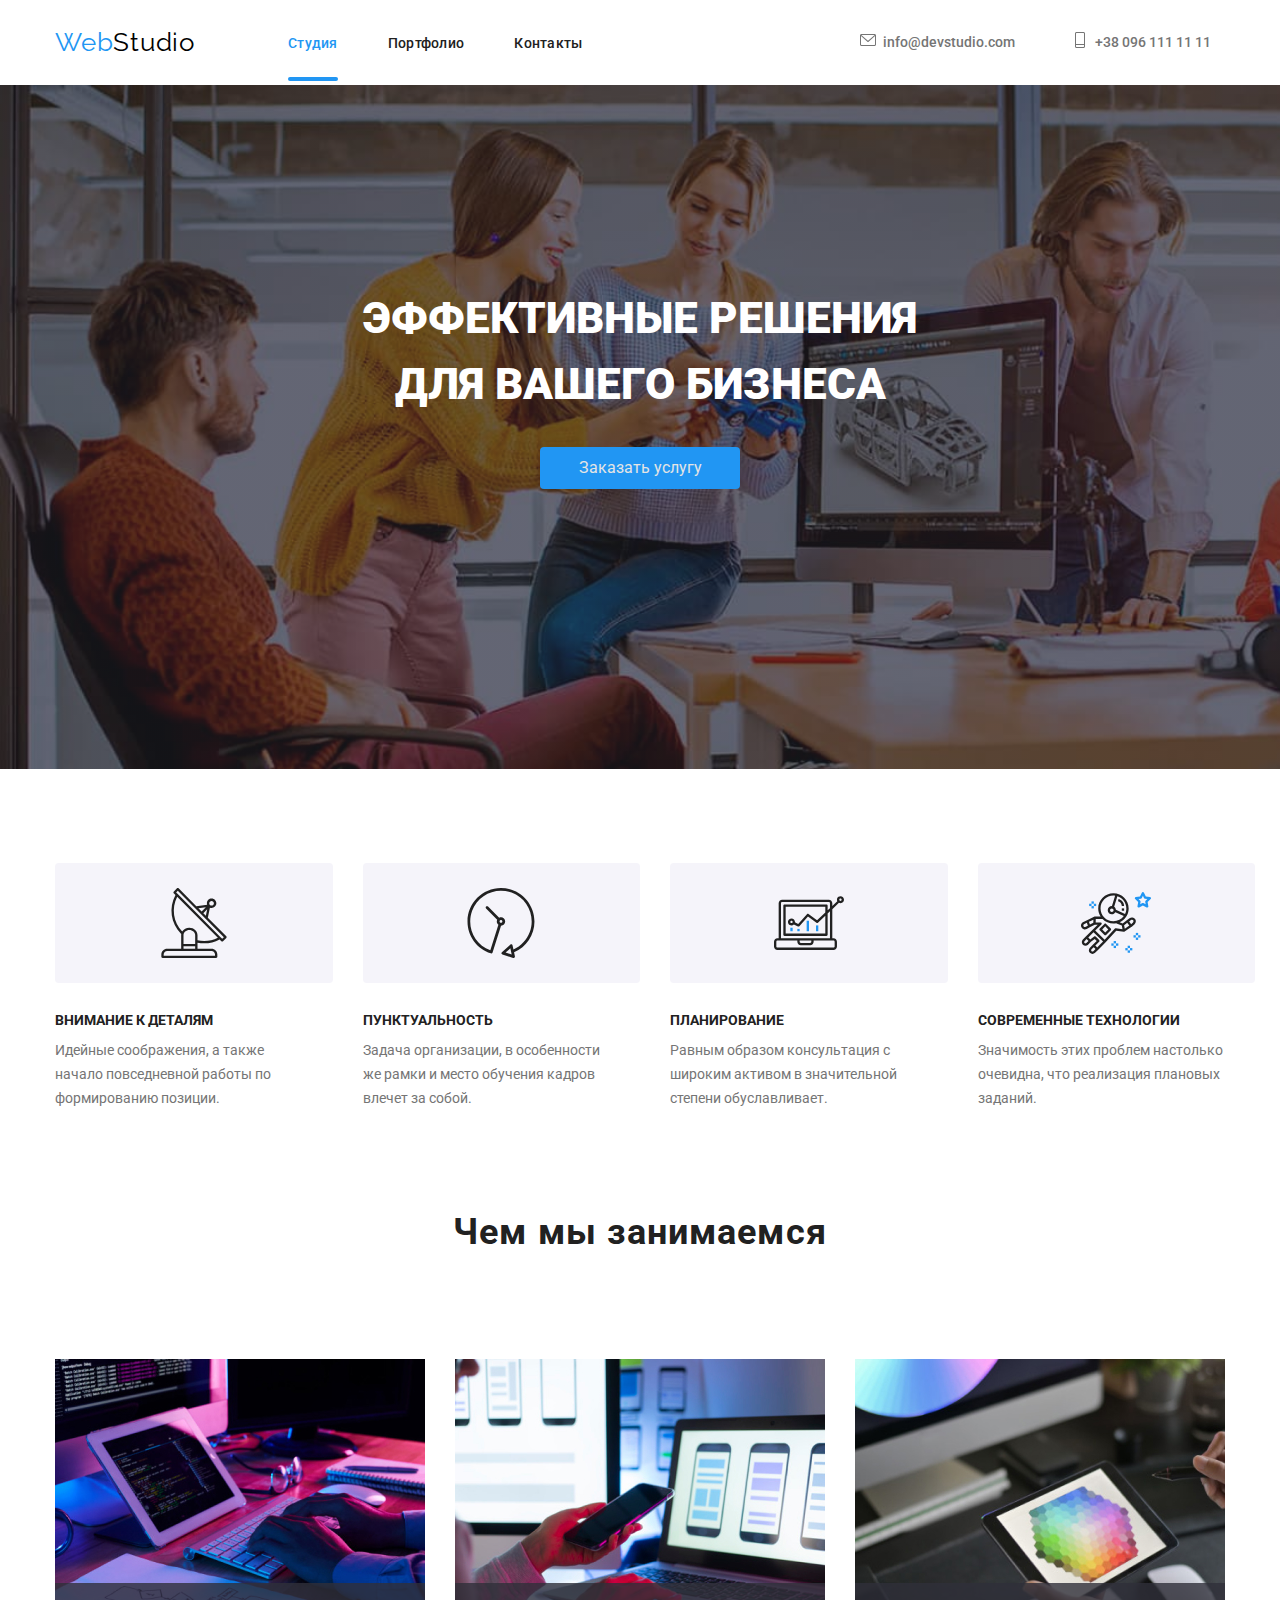
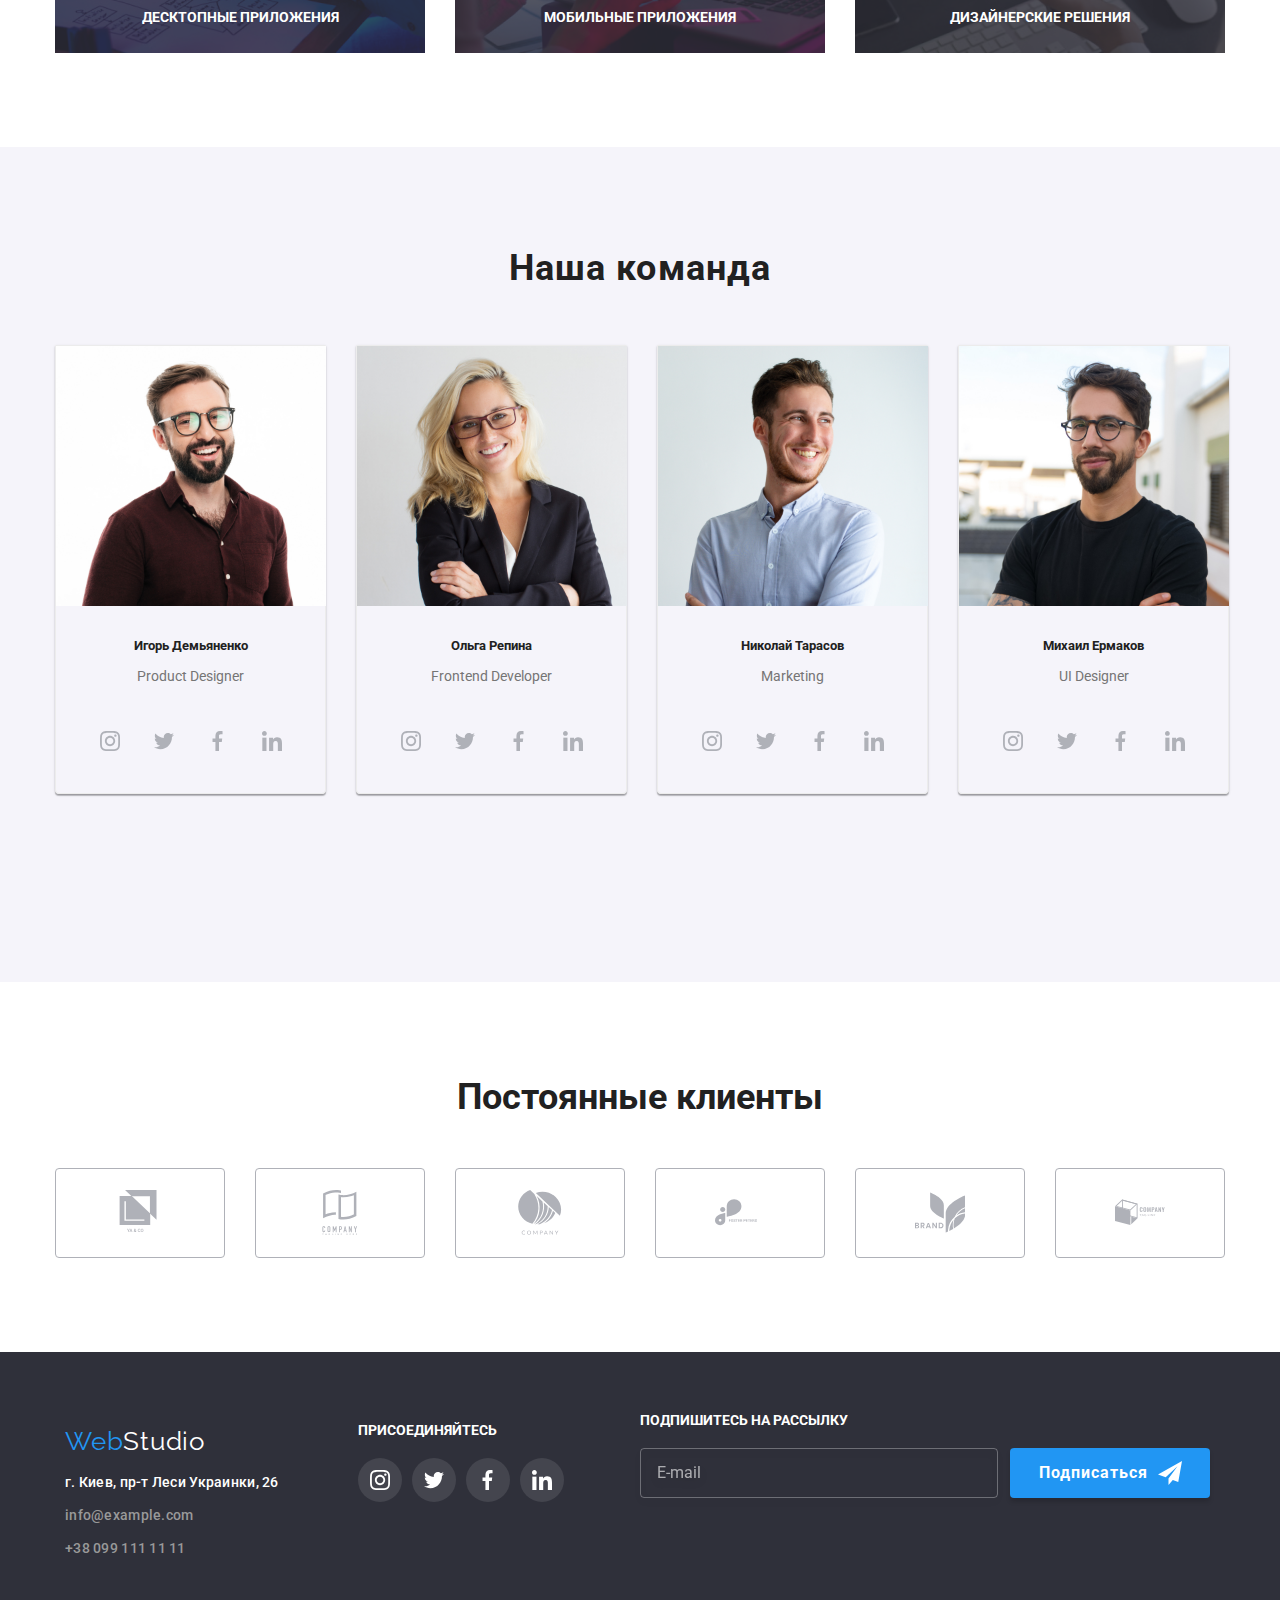
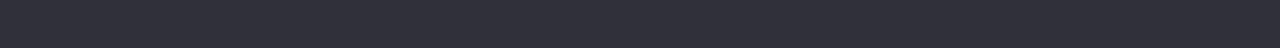
==== index.html @ 13411486 "Добавляет папки с файлами дз6" ====
<!DOCTYPE html>
<html lang="ru">
<head>
    <meta charset="UTF-8">
    <meta name="viewport" content="width=device-width, initial-scale=1.0">
    <title>Cтудия</title>
    <link href="https://fonts.googleapis.com/css2?family=Raleway:wght@700&family=Roboto:wght@400;500;700;900&display=swap" rel="stylesheet">
   <link rel="stylesheet" href="https://cdnjs.cloudflare.com/ajax/libs/modern-normalize/1.0.0/modern-normalize.min.css">
   <link rel="stylesheet" href="./css/common.css">
    <link rel="stylesheet" href="./css/styles.css">
</head>
<body class="page">

<!--Шапка сайта-->
    <header class="container">
    <nav class="main-nav">
        <a href="index.html" class="logo">Web<span class="accent">Studio</span>
        </a>
        <ul class="site-nav-list">
            <li class="menu-item"><a class="link current" href="./index.html" class="a current"><span class="color-page">Cтудия</span></a></li>
            <li><a href="./portfolio.html" class="a current">Портфолио </a></li>
            <li><a href="#contacts" class="a current">Контакты</a></li>
        </ul>
   
    <ul class="site-nav-list-address">
        <li class="contacts-item"><a class="address-link" href="mailto:info@devstudio.com"><svg class="address-link-icon" width="16px"height="12px"><use href="./svg/sprite/sprite.svg.svg#icon-envelope-1"></use></svg><span class="a current" class="color-address">info@devstudio.com</span></a></li>
        <li class="contacts-item"><a class="address-link" href="tel:+380961111111"><svg class="address-link-icon" width="16px"height="10px"><use href="./svg/sprite/sprite.svg.svg#icon-Vector"></use></svg><span class="a current" class="color-address">+38 096 111 11 11</span></a></li>
    </ul>
    </nav>
</header>
<main>

    <div id="openModal" class="modal">
        <div class="modal-dialog">
          <!--<div class="modal-content">-->
            <!--<div class="modal-header">-->
             <!--<h3 class="modal-title">Название</h3>-->
              <a href="#close" title="Close" class="close">×</a>
            </div>
            <div class="modal-body">    
              <p class="modal-name">Оставьте свои данные, мы вам перезвоним</p>
              <label class="modal-content-label">
                Имя
                <input class="modal-content-imput" type="text" name="user-name">
                <svg class="modal-content-icon" width="18px" height="18px">
                  <use href="./svgmodal/spritemodal.svg.svg#icon-person"></use>
                </svg>
              </label>
               <label class="modal-content-label">
                  Телефон
                <input class="modal-content-imput" type="tel" name="user-phone"> 
                <svg class="modal-content-icon" width="18px" height="18px">
                  <use href="./svgmodal/spritemodal.svg.svg#icon-phone"></use>
                </svg>
              </label>          
              <label class="modal-content-label">
                Почта
                <input class="modal-content-imput" type="email" name="user-mail"> 
                <svg class="modal-content-icon" width="18px" height="18px">
                  <use href="./svgmodal/spritemodal.svg.svg#icon-email"></use>
                </svg>
              </label>          
              <label class="modal-content-label">
                Комментарий
                <textarea class="modal-content-imput coments" name="user-comments" rows="10" placeholder="Введите текст"></textarea>
                
              </label>     
              <div class="checkwindow">  
              <label class="modal-content-check">
                <!--<input class="modal-input-check hidden" type="checkbox" name="user-contract">-->
                <a class="link" href="">Условия договора</a>Соглашаюсь с рассылкой и принимаю 
                <span class="input-check-castom"><input class="modal-input-check hidden" type="checkbox" name="user-contract" width="11px" height="8px" ><!--<svg width="14px" height="13px">
                  <use href=""></use>-->
                </svg>
              </span>
              </label>
              </div>
                        
              <button class="modal-content-button" type="submit">Отправить</button>
            </div>
          </div>
        </div>
        <script src="./js/modal.js"></script>
            </div>
          </div>
        </div>
      </div>
      <!-- openModal - id модального окна (элемента div) -->
<!--<a href="#openModal">Открыть модальное окно</a>-->

    <!--Герой-->
    <section class="main-container">
        <div class="center">
            <h1 class="hero-title"><span class="hero-name">ЭФФЕКТИВНЫЕ РЕШЕНИЯ<br> ДЛЯ ВАШЕГО БИЗНЕСА</span></h1>
            <a href="#openModal"><button type="button" class="button-primary"><span class="center">Заказать услугу</span></button></a>
            </div>
        </section>
   
    <!---<h2 class="section-title">О нас</h2>-->
    <sectio class="features">
        <div class="container">
    <ul class="section-details">
        <li class="items">
           <h3 class="heading">ВНИМАНИЕ К ДЕТАЛЯМ</h3>
           <p class="main-paragraph-h2">Идейные соображения, а также <br> начало повседневной работы по<br> формированию позиции.</p>
       </li>
       <li class="items">
           <h3 class="heading">ПУНКТУАЛЬНОСТЬ</h3>
           <p class="main-paragraph-h2">Задача организации, в особенности<br> же рамки и место обучения кадров<br> влечет за собой.</p>
       </li>
       <li class="items">
           <h3 class="heading">ПЛАНИРОВАНИЕ</h3>
           <p class="main-paragraph-h2">Равным образом консультация с<br> широким активом в значительной<br> степени обуславливает.</p>
       </li>
       <li class="items">
           <h3 class="heading">СОВРЕМЕННЫЕ ТЕХНОЛОГИИ</h3>
           <p class="main-paragraph-h2">Значимость этих проблем настолько<br> очевидна, что реализация плановых<br> заданий.</p>
       </li>
    </ul>
    </div>
    </section>
    
    <!--Наши работы-->
        <section class="wedo">
          <div class="container">
        <h4 class="section-title">Чем мы занимаемся</h4>
            <ul class="list-margin">
        <li class="item-img"><img class="img-block" src="images/фото1.jpg" alt="Переводим нарисованный дизайн в код" width="370">
          <p class="wedo-content">Десктопные приложения</p></li>
        <li class="item-img"><img class="img-block" src="images/фото2.jpg" alt="Прототипирование вашего проекта" width="370">
          <p class="wedo-content">Мобильные приложения</p></li>
        <li class="item-img"><img class="img-block" src="images/фото3.jpg" alt="Создадим дизайн по вашим критериям" width="370">
          <p class="wedo-content">Дизайнерские решения</p></li>   
    </ul>
    </section>

    <!--Наша команда-->

        <section class="section-team">
       <div class="wrapper">
        <h5 class="section-title">Наша команда</h5>
    <ul class="section">
    
            <li class="comand"><img class="images-team" src="images/работник1.jpg" alt="фото Игоря Демьяненко" width="270">
                <h5 class="text-clas">Игорь Демьяненко</h5>
            <p lang="en" class="paragraph">Product Designer</p>  
   <ul class="team-networks">
             <li class="team-networks-list">
                 <a class="team-networks-links" href="https://www.instagram.com/?h1=ru" target="_blank" rel="noopener noreferer"><svg width="20px" height="20px"><use href="./svg/sprite/sprite.svg.svg#icon-instagram-2"></use>
                </svg></a>
            </li>
            <li class="team-networks-list">
                <a href="https://twitter.com/?lang=ru" target="_blank" rel="noopener noreferer" class="team-networks-links"><svg width="20px" height="20px">
                    <use href="./svg/sprite/sprite.svg.svg#icon-Vector-1"></use>
                  </svg></a>
             </li>
             <li class="team-networks-list">
                <a href="https://uk-ua.facebook.com/" target="_blank" rel="noopener noreferer" class="team-networks-links"><svg width="20px" height="20px">
                    <use href="./svg/sprite/sprite.svg.svg#icon-Vector-2"></use>
                  </svg></a>
             </li>
              <li class="team-networks-list">
                <a href="https://www.linkedin.com/" target="_blank" rel="noopener noreferer" class="team-networks-links"><svg width="20px" height="20px">
                    <use href="./svg/sprite/sprite.svg.svg#icon-linkedin-1"></use>
                  </svg></a>
              </li>
            </ul>
          </li>
        
            <li class="comand"><img class="images-team" src="images/работник2.jpg" alt="фото Ольги Репиной" width="270">
            <h5 class="text-clas">Ольга Репина</h5>
            <p lang="en" class="paragraph">Frontend Developer</p>
            <ul class="team-networks">
                <li class="team-networks-list">
                    <a class="team-networks-links" href="https://www.instagram.com/?h1=ru" target="_blank" rel="noopener noreferer"><svg width="20px" height="20px"><use href="./svg/sprite/sprite.svg.svg#icon-instagram-2">
                   </use></svg></a>
               </li>
               <li class="team-networks-list">
                   <a href="https://twitter.com/?lang=ru" target="_blank" rel="noopener noreferer" class="team-networks-links"><svg width="20px" height="20px">
                       <use href="./svg/sprite/sprite.svg.svg#icon-Vector-1"></use>
                     </svg></a>
                 </li>
                 <li class="team-networks-list">
                   <a href="https://uk-ua.facebook.com/" target="_blank" rel="noopener noreferer" class="team-networks-links"><svg width="20px" height="20px">
                       <use href="./svg/sprite/sprite.svg.svg#icon-Vector-2"></use>
                     </svg></a>
                 </li>
                 <li class="team-networks-list">
                   <a href="https://www.linkedin.com/" target="_blank" rel="noopener noreferer" class="team-networks-links"><svg width="20px" height="20px">
                       <use href="./svg/sprite/sprite.svg.svg#icon-linkedin-1"></use>
                     </svg></a>
                 </li>
               </ul>
            </li>

            <li class="comand"><img class="images-team" src="images/работник3.jpg" alt="фото Николая Тарасова" width="270">
            <h5 class="text-clas">Николай Тарасов</h5>
            <p lang="en" class="paragraph">Marketing</p>
            <ul class="team-networks">
                <li class="team-networks-list">
                    <a class="team-networks-links" href="https://www.instagram.com/?h1=ru" target="_blank" rel="noopener noreferer"><svg width="20px" height="20px"><use href="./svg/sprite/sprite.svg.svg#icon-instagram-2">
                   </use></svg></a>
               </li>
               <li class="team-networks-list">
                   <a href="https://twitter.com/?lang=ru" target="_blank" rel="noopener noreferer" class="team-networks-links"><svg width="20px" height="20px">
                       <use href="./svg/sprite/sprite.svg.svg#icon-Vector-1"></use>
                     </svg></a>
                 </li>
                 <li class="team-networks-list">
                   <a href="https://uk-ua.facebook.com/" target="_blank" rel="noopener noreferer" class="team-networks-links"><svg width="20px" height="20px">
                       <use href="./svg/sprite/sprite.svg.svg#icon-Vector-2"></use>
                     </svg></a>
                 </li>
                 <li class="team-networks-list">
                   <a href="https://www.linkedin.com/" target="_blank" rel="noopener noreferer" class="team-networks-links"><svg width="20px" height="20px">
                       <use href="./svg/sprite/sprite.svg.svg#icon-linkedin-1"></use>
                     </svg></a>
                 </li>
               </ul>
            </li>

            <li class="comand"><img class="images-team" src="images/работник4.jpg" alt="фото Михаила Ермакова" width="270">
            <h5 class="text-clas">Михаил Ермаков</h5>
            <p lang="en" class="paragraph">UI Designer</p>
            <ul class="team-networks">
                <li class="team-networks-list">
                    <a class="team-networks-links" href="https://www.instagram.com/?h1=ru" target="_blank" rel="noopener noreferer"><svg width="20px" height="20px">
                        <use href="./svg/sprite/sprite.svg.svg#icon-instagram-2"></use>
                    </svg></a>
               </li>
               <li class="team-networks-list">
                   <a href="https://twitter.com/?lang=ru" target="_blank" rel="noopener noreferer" class="team-networks-links"><svg width="20px" height="20px">
                       <use href="./svg/sprite/sprite.svg.svg#icon-Vector-1"></use>
                     </svg></a>
                 </li>
                 <li class="team-networks-list">
                   <a href="https://uk-ua.facebook.com/" target="_blank" rel="noopener noreferer" class="team-networks-links"><svg width="20px" height="20px">
                       <use href="./svg/sprite/sprite.svg.svg#icon-Vector-2"></use>
                     </svg></a>
                 </li>
                 <li class="team-networks-list">
                   <a href="https://www.linkedin.com/" target="_blank" rel="noopener noreferer" class="team-networks-links"><svg width="20px" height="20px">
                       <use href="./svg/sprite/sprite.svg.svg#icon-linkedin-1"></use>
                     </svg></a>
                 </li>
               </ul>
            </li>
            </ul>
        </div>
        </section>
        <section class="clients">
        <div class="container clients">
            <h6 class="title">Постоянные клиенты</h6>
            <ul class="clients-list">
            <li class="clients-item"><a href="" class="clients-links"><svg class="clients-icon" width="44px" height="50px">
            <use href="./svg/sprite/sprite.svg.svg#icon-logo-1"></use>
            </svg></a></li>
            <li class="clients-item"><a href="" class="clients-links"><svg class="clients-icon" width="44px" height="50px">
             <use href="./svg/sprite/sprite.svg.svg#icon-logo-2"></use>
             </svg></a></li>
            <li class="clients-item"><a href="" class="clients-links"><svg class="clients-icon" width="44px" height="50px">
             <use href="./svg/sprite/sprite.svg.svg#icon-logo-3"></use>
             </svg></a></li>
             <li class="clients-item"><a href="" class="clients-links"><svg class="clients-icon" width="44px" height="50px">
             <use href="./svg/sprite/sprite.svg.svg#icon-logo-4"></use>
             </svg></a></li>
            <li class="clients-item"><a href="" class="clients-links"><svg class="clients-icon" width="44px" height="50px">
             <use href="./svg/sprite/sprite.svg.svg#icon-logo-5"></use>
            </svg></a></li>
            <li class="clients-item"><a href="" class="clients-links"><svg class="clients-icon" width="44px" height="50px">
             <use href="./svg/sprite/sprite.svg.svg#icon-logo-6"></use>
            </svg></a></li>
            </ul>
            </div>  
          </section>
    
</main>

<!--Футер-->
<div class="background-lengthening-footer">
<footer id="contacts" class="container">
    <div class="row">
    <div class="column">
        <ul class="text-footer">
            <li class="text-footer">
    <a class="logo-blue-footer" href="./index.html" class="accent">Web<span class="logo-footer">Studio</span></a></li>
    <li class="text-footer">
    <address class="site-nav-list"><a href="https://www.google.com/maps/embed?pb=!1m18!1m12!1m3!1d2541.7794508425072!2d30.536197115730527!3d50.42658067947204!2m3!1f0!2f0!3f0!3m2!1i1024!2i768!4f13.1!3m3!1m2!1s0x40d4cf0e033ecbe9%3A0x57a4dffefec77da0!2z0LHRg9C7LiDQm9C10YHQuCDQo9C60YDQsNC40L3QutC4LCAyNiwg0JrQuNC10LIsIDAyMDAw!5e0!3m2!1sru!2sua!4v1602182648974!5m2!1sru!2sua" target="blanc"><span class="footer-text-color">г. Киев, пр-т Леси Украинки, 26 </span></a>
    </address></li>
    <li class="text-footer">
    <address class="site-nav-list"><a href="mailto:info@example.com"><span class="footer-text-color-address">info@example.com </span></a>
    </address></li>
    <li class="text-footer">
    <address class="site-nav-list"><a href="tel:+380991111111"><span class="footer-text-color-address">+38 099 111 11 11 </span></a>
    </address></li>
</ul>
</div>
<div class="column">
    <p class="footer-join-title">присоединяйтесь</p>
    <ul class="footer-networks">
      <li class="footer-networks-list">
        <a href="https://www.instagram.com/?hl=ru" target="_blank" rel="noopener noreferer" class="footer-networks-links"> 
            <svg width="20px" height="20px"><use href="./svg/sprite/sprite.svg.svg#icon-instagram-2"></use></svg></a>
      </li>
      <li class="team-networks-list">
        <a href="https://twitter.com/?lang=ru" target="_blank" rel="noopener noreferer" class="footer-networks-links">
            <svg width="20px" height="20px">
            <use href="./svg/sprite/sprite.svg.svg#icon-Vector-1"></use>
          </svg></a>
      </li>
      <li class="team-networks-list">
        <a href="https://uk-ua.facebook.com/" target="_blank" rel="noopener noreferer" class="footer-networks-links"><svg
            width="20px" height="20px">
            <use href="./svg/sprite/sprite.svg.svg#icon-Vector-2"></use>
          </svg></a>
      </li>
      <li class="team-networks-list">
        <a href="https://www.linkedin.com/" target="_blank" rel="noopener noreferer" class="footer-networks-links"><svg
            width="20px" height="20px">
            <use href="./svg/sprite/sprite.svg.svg#icon-linkedin-1"></use>
          </svg></a>
      </li>
    </ul>
    </div>
    
<div class="footer-form-container">
  <form class="footer-form">
    <div class="footer-mai-input">
      <label for="footer-mail">Подпишитесь на рассылку</label>
      <input class="helper" type="text" name="footer-mail" id="footer-mail" placeholder="E-mail">
    </div>
    
    <button type="submit">Подписаться <svg class="footer-form-icon"
      width="24px" height="24px">
      <use href="./svgfootermodal/spritesend.svg#icon-send"></use>
    </svg></button>
  </form>
  </div>
</div>
  </div>
</footer>
</body>
</html>
---- css/styles.css ----
:root{
    --primary-text-color:#757575;
    --title-text-color:#212121;
    --accent-color:#2196F3;
    --primary-background-color:#E5E5E5;
}


.page{
/*background-color: #E5E5E5;*/
background-color: #fff;
color: var(--primary-text-color);
font-family: Roboto, sans-serif;
}

.h1,h2,h3,h4,h5,h6{
    font-family: Roboto, sans-serif;
    color: #212121;
}



.list {
    list-style: none;
    margin: 0;
    padding: 0;

    .link {
        color: inherit;
        text-decoration: none;
    }
}

.logo{
    color: var(--accent-color) ;
    font-family: Raleway, -apple-system, BlinkMacSystemFont, 'Segoe UI', Roboto, Oxygen, Ubuntu, Cantarell, 'Open Sans', 'Helvetica Neue', sans-serif;
    font-size: 26px;
    line-height: 1,19px;
    letter-spacing: 0.03em;
    text-decoration: none;
    margin-right: 93px;
    /*margin-top: 24px;*/
    display: inline-flex;
    
}

.logo-footer {
    color: white;
    margin-bottom: 20px;
}

.logo-blue-footer{
  color: var(--accent-color) ;
  font-family: Raleway, -apple-system, BlinkMacSystemFont, 'Segoe UI', Roboto, Oxygen, Ubuntu, Cantarell, 'Open Sans', 'Helvetica Neue', sans-serif;
  font-size: 26px;
  line-height: 1,19px;
  letter-spacing: 0.03em;
  text-decoration: none;
  margin-right: 93px;
  padding-left: 0px;
  }


.accent{
color: black;
}
ul{
    list-style: none ;
}

address{
    list-style: none;
}



/*.site-nav*/
.site-nav-list {
    display: inline-flex;
    align-items: center;

}

.site-nav-list a{
    color: var(--title-text-color);
    font-family: Roboto, sans-serif;
    font-style: normal;
    font-weight: 500;
    font-size: 14px;
    text-decoration: none;
    letter-spacing: 0.02em;
    padding-right:50px;
}

.site-nav-list .a:hover, 
.site-nav-list .a:focus{
    color: var(--accent-color);
}

.site-nav-list .a .current{
    color:var(--accent-color);
}


.site-nav-list-address {
    display: flex;
    margin-left: 170px;
}

.site-nav-list-address .contacts-item+ .item{
    margin-left: 50px;
}

.contacts-item{
    display: flex;
    margin-top: 32px;
    margin-bottom: 32px;
    padding-left: 50px;
}


/*.address-link{
  padding-left: 10px;
}*/

.site-nav-list-address a{
    color: #757575;
    font-family: inherit;
    font-weight: 500;
    font-size: 14px;
    line-height: 1,14px;
    text-decoration: none;
}

.site-nav-list-address .a:hover, 
.site-nav-list-address .a:focus{
    color: var(--accent-color);
}

.site-nav-list-address .a .current{
    color:var(--accent-color);
}

.site-nav .contacts-item:last-child{
    margin-right: 0;
}

.main-nav{
     display: inline-flex;
     align-items: center;
}

.color-page{
    color: #2196F3;
}

.section-title{
    color:var(--title-text-color);
    font-weight: 700;
    font-size: 36px;
    line-height: 1,7px;
    letter-spacing: 0.03em;
    padding-bottom: 50px;
    text-align: center;
 
}




/*Hero*/

.hero {
background-color: #2F303A;
/*background-image: url(../images/images-hm4/Img2optim.jpg);*/
}

.hero-name{
    color: #FFFFFF;
}

.hero-title{
    color:var(--title-text-color);
    font-style: 400;
    font-weight: 900;
    font-size: 44px;
    line-height: 1,36px;
    text-align: center;
    padding-bottom: 30px;
}
 
/*style*/
  .center { 
    text-align: center;
    border: 1px solid #black;
}

.main-container{
    margin: 0 auto;
    padding-right: 15px;
    padding-left: 15px;
    padding-top:200px;
    padding-bottom:280px;
    background-color: #c4c4c4;
   text-align: center;
   background-image: linear-gradient( rgba(47 48 58 / 40%), rgba(47, 48, 58, 0.4)),
     url(../images/images-hm4/Img2optim.jpg);
   background-repeat: no-repeat;
   background-size: cover;
  /*background-attachment: fixed;
  background-position: top 100px center;*/
}

/*buttun*/
.button{
    color: var(--accent-color);
    font-family: inherit;
    background-color: #E5E5E5;
    font-size: 16px;
    line-height: 1,8px;
    font-weight: 700;
    text-decoration: none;
    padding: 12px 24px;*/
    display: inline-block;
    border: 1px solid black;
}

.button-primary {
    background-color: var(--accent-color);
    color: #E5E5E5;
    border-color: transparent;
    display: inline-block;
    min-width: 200px;
    border-radius: 4px;
    padding: 10px 32px;
    text-align: center;
}

/*line*/

.line-container{
    margin-left: auto;
    margin-right: auto;
    outline: 1px solid #ECECEC ;}



/*Portfolio*/

.portfolio .filter {
    display: flex;
    justify-content: center;
  }
  .portfolio .filter-items:not(:last-child) {
    margin-right: 8px;
  }

  .portfolio .filter-items{
      display: inline;
  }
  .container.portfolio-padding {
    padding-top: 100px;
    padding-bottom: 50px;
    text-align: center;
  }
.container.portfolio-padding-img{
    padding-bottom: 94px;
}
  
  .filter .link-filter {
    padding: 6px 22px;
  
    font-family: Roboto;
    font-weight: 500;
    font-size: 16px;
    line-height: 1.6;
    text-align: center;
  
    color: var(--title-text-color);
    background: #f5f4fa;
    border-radius: 4px;
    border: 0;
  }
  .filter .link-filter:hover,
  .link-filter:focus {
    background: var(--accent-color);
    color: #ffffff;
    box-shadow: 0px 3px 1px rgba(0, 0, 0, 0.1), 0px 1px 2px rgba(0, 0, 0, 0.08),
      0px 2px 2px rgba(0, 0, 0, 0.12);
  }
  .portfolio .content {
    display: flex;
    flex-wrap: wrap;
  }
  
  .portfolio .content-items {
    width: calc((100% - 60px) / 3);
    border: 1px solid #eeeeee;
  }
  .portfolio .content-items:not(:nth-child(3n)) {
    margin-right: 30px;
  }
  .portfolio .content-items:not(:nth-child(-n + 3)) {
    margin-top: 30px;
  }

  li.content-items:hover,
  .content-items:focus{
    box-shadow: 0px 1px 1px rgba(0, 0, 0, 0.12), 0px 4px 4px rgba(0, 0, 0, 0.06), 1px 4px 6px rgba(0, 0, 0, 0.16);
  }

  /*.content .link {
    display: block;

    background: var(--title-text-color);
    text-decoration: none;
  }*/
  .content .title {
    margin-top: 20px;
    padding-left: 24px;
  
    color: var(--title-text-color);
    font-family: Roboto;
    font-weight: 700;
    font-size: 18px;
    line-height: 2;
    letter-spacing: 0.06em;
  }
  .content .type {
    margin-top: 4px;
    padding-left: 24px;
  
    color: var(--secondary-text-color);
    font-family: Roboto;
    font-weight: 400;
    font-size: 16px;
    line-height: 1.8;
    padding-bottom: 20px;
    }

  


/*footer*/

.footer-background {
    background-color: #2F303A;
    font-style: normal;
    font-weight: normal;
    font-size: 14px;
    line-height: 24px;
    font-family: Roboto;
    letter-spacing: 0.02em; 
    /*margin-top: 30px;
    margin-bottom: 9px;*/
}

/*.footer-container{
  display:flex;
 
}*/

/*.fbc{
    /*width: 1230px;*/
   /* margin-left: 215px;
    margin-right: 215px;
    margin-bottom: 9px;
    padding-top: 60px;
    line-height: 1.5;
    padding-right: auto;
    padding-left: auto;*/
   /* width: 1200px;
    padding-right: 15px;
    padding-left: 15px;
    margin-left: auto;
    margin-right: auto;
    margin-bottom: 9px;
    padding-top: 60px;
    line-height: 1.5;

}*/


.footer-text-color{
    color: #FFFFFF;
  
}
 /*ul.text-footer{
  margin-left: 360px;
  border: 1px solid #ECECEC;
  margin: 0, auto;
  padding: 0 auto;
  width: 280px;*/

  .column {
    float: left;
    width: 25%;
    padding: 10px;}

    .row:after {
      content: "";
      display: table;
      clear: both;}


.footer-text-color-address{
   color:hsla(0, 0%, 60%, 1)
}

/*.footer-icon-title{

padding-left: 215px;

}*/


html{
    box-sizing: border-box;
}

*,
*::before,
*::after {
    box-sizing: inherit;
}

* {
    margin: 0;
    padding: 0;
   }

.container{
    width: 1200px;
    margin: 0 auto;
    /*padding-top: 24px;*/
    padding-right: 15px;
    padding-left: 15px;
    /*border-block-color: var(--accent-color);*/
    /*display: inline-flex;*/
}

.header-container{
    width: 1200px;
    margin: 0 auto;
    /*height: 80px;*/
    padding-top: auto;
    padding-bottom: auto;
    padding-right: 15px;
    padding-left: 15px;
}


.background-lengthening{
    background-color: #2F303A;
}

.background-lengthening-footer{
    background-color: #2F303A;
    margin:0 auto;
    padding-top: 60px;
    padding-bottom: 60px;
    display: flex;
    
}

div.background-lengthening-footer{
  margin: 0px auto;
  
}

/* o нас*/

.section-details{
    width: 1200px;
    margin: 0 auto;
    padding-right: 15px;
    padding-left: 15px;
    padding-top: 94px;
    display: flex;
   padding-bottom: 94px;
}

.heading{
    display: flex;
    margin:0;
    font-size: 14px;
    text-align: left;
}

.main-paragraph-h2{
    font-weight: 400;
    font-size: 14px;
    line-height: 1,7px;
    margin-top: 4px;
    flex-wrap: wrap;
    width: 270px;
    text-align: left;
    margin-right: 20px;
    }

.features .section-details {
     padding: 94px 0px;
     display: flex;
      }
.section-details .items {
        /* width: 270px; */
        width: calc((100% - 90px) / 4);
      }
      
.section-details .items:not(:last-child) {
        margin-right: 30px;
      }
.section-details .items::before {
        display: block;
        content: '';
        height: 120px;
      
        background-color: #f5f4fa;
        background-repeat: no-repeat;
        background-position: center;
        border-radius: 4px;
      }
      .section-details .items:nth-child(1)::before {
        background-image: url(../images/images-hm4/antena.svg);
      }
      .section-details .items:nth-child(2)::before {
        background-image: url(../images/images-hm4/clock.svg);
      }
      .section-details .items:nth-child(3)::before {
        background-image: url(../images/images-hm4/diagramm.svg);
      }
      .section-details .items:nth-child(4)::before {
        background-image: url(../images/images-hm4/astronaut.svg);
      }
      .features .heading {
        margin-top: 30px;
        margin-bottom: 0px;
      
        color: var(--title-text-color);
        font-family: Roboto;
        font-weight: 700;
        font-size: 14px;
        line-height: 1.14;
        text-transform: uppercase;
      }
      .features .main-paragraph-h2 {
        margin-top: 10px;
        margin-bottom: 0;
      
        color: var(--primary-text-color);
        font-family: Roboto;
        font-weight: 400;
        font-size: 14px;
        line-height: 1.7;
      }







/*team*/

.section-team{
    background-color: #F5F4FA;
}
.images-team {
    display: block;
  }

.list-section-team .item-img:not(:last-child) {
    margin-right: 30px;
  }

  .section-list > .list-description {
    padding-bottom: 30px;}

.wrapper {
    width: 1200px;
    margin-left: auto;
    margin-right: auto;
    padding-right: 15px;
    padding-left: 15px;
   padding-top: 94px;
}

.section-title{
    color:var(--title-text-color);
    font-weight: 700;
    font-size: 36px;
    line-height: 1,7px;
    letter-spacing: 0.03em;
    padding-bottom: 50px;
    text-align: center;
 
}

.section{
    display: flex;
    width: calc(100%-90px)/4);
    justify-content: space-between;
   padding-bottom: 94px;
}

.comand{
    width: 271px;
    /*height: 368px;*/
    border: 1px solid #ECECEC;
    background-color: #ffffff;
    box-shadow: 0px 1px 3px rgba(0, 0, 0, 0.12), 0px 1px 1px rgba(0, 0, 0, 0.14), 0px 2px 1px rgba(0, 0, 0, 0.2);
border-radius: 0px 0px 4px 4px;
}

.text-clas {
    margin-top: 30px;
    margin-bottom: 10px;
    text-align: center;
}

.paragraph{
    font-weight: 400;
    font-size: 14px;
    line-height: 1,7px;
    margin-top: 10px;
    margin-bottom: 0px;
    flex-wrap: wrap;
    text-align: center;
    }



svg.clients-icon{

  fill:#AFB1B8;
  width:50px;
  height: 45px;
  /*position: absolute;*/
}

svg.clients-icon:focus,
.clients-icon:hover{
  fill: var(--accent-color);
}


svg.address-link-icon{
  width: 30px;
  height: 16px;
  fill:#757575;
  align-items: baseline;
  /*padding-right: 10px;*/
 /*padding-top: 6px;*/
  padding-left: 3px;
  padding-right: 3px;
  float: left;
  overflow: hidden;
}


.site-nav-list-address.address-link:focus .address-link-icon,
.address-link:hover .address-link-icon{
  fill: var(--accent-color);
}
    /*.clients-list .clients-item::before {
        display: block;
        content: '';
        height: 120px;
      
        background-color: #f5f4fa;
        background-repeat: no-repeat;
        background-position: center;
        border-radius: 4px;
      }
      .clients-list .clients-item:nth-child(1)::before {
        background-image: url(../images/First.svg);
      }
      .clients-list .clients-item:nth-child(2)::before {
        background-image: url(../images/Second.svg);
      }
      .clients-list .clients-item:nth-child(3)::before {
        background-image: url(../images/Third.svg);
      }
      .clients-list .clients-item:nth-child(4)::before {
        background-image: url(../images/foth.svg);
      }
      .clients-list .clients-item:nth-child(4)::before {
        background-image: url(../images/fifth.svg);
      }
      .clients-list .clients-item:nth-child(4)::before {
        background-image: url(../images/six.svg);
      }*/

   .wrapper {
        padding-top: 94px;
        padding-bottom: 94px;
      }
      .section-team {
        margin-top: 94px;
      }
      .wrapper {
        background: #f5f4fa;
      }

   .section .section{
        margin-top: 50px;
        display: flex;
        justify-content: center;
      }  

   .section > .comand {
       /* padding-bottom: 30px;*/
        background: var(--primary-bg);
        box-shadow: 0px 1px 3px rgba(0, 0, 0, 0.12), 0px 1px 1px rgba(0, 0, 0, 0.14),
          0px 2px 1px rgba(0, 0, 0, 0.2);
        border-radius: 0px 0px 4px 4px;
      }

   .section .comand:not(:last-child) {
        margin-right: 30px;
      }
      

    .team-networks {
    display: flex;
    justify-content: center;
    margin-top: 16px;
    }

    .team-networks .team-networks-links {
    padding: 12px;
    margin-bottom: 30px;
    margin-top:16px;
    width: 44px;
    height: 44px;
    display: block;
    border-radius: 50%;
    /*fill: #afb1b8;*/
    fill: #AFB1B8;
      }

    .team-networks-list:not(:last-child) {
    margin-right: 10px;
      }

   .team-networks-links:hover,
    .team-networks-links:focus {
        border-radius: 50%;
        background-color: var(--accent-color);
        fill: #ffffff;
      }
      







.primary-section{
    display: flex;
    width: calc(100%-60px)/3);
    justify-content: space-between;
    padding-bottom: 94px;
}


.text-footer{
    padding-bottom: 9px;
}


.line-container{
    margin-left: auto;
    margin-right: auto;
    width: 1600px;
    outline: 1px solid #ECECEC ;}


.examples{
    width: 372px;
    height: 294px;
background: #FFFFFF;
border: 1px solid #EEEEEE;
}

.footer-nav-list{
    /*display: block;*/
    font-family: Roboto, sans-serif;
    font-style: normal;
    font-weight: 400;
    font-size: 14px;
   text-decoration: none;
}

.footer-nav-list-address a{
    color: #757575;
    font-family: inherit;
    font-weight: 400;
    font-size: 14px;
    line-height: 1,5px;
    text-decoration: none;
}
}

/*p{
  line-height:170%;
}*/


.footer .address {
    margin-top: 20px;
    font-style: normal;
  }
  .footer .map {
    color: #ffffff;
    font-family: Roboto;
    font-weight: 400;
    font-size: 14px;
    line-height: 1.7;
    text-decoration: none;
}
  }
  .footer .link {
    display: block;
    margin-top: 9px;
    text-align: center;

    color: rgba(255, 255, 255, 0.6);
    font-family: Roboto;
    font-weight: 400;
    font-size: 14px;
    line-height: 1.7;
  }
  
.container.footer-padding {
  display: block;
  padding-top: 60px;
  padding-bottom: 60px;
  padding-right: 0;
}
.footer {
  background-color: var(--heder-footer-bg);
}
.footer .logo {
  display: inline-block;
  font-family: Raleway;
  font-weight: 700;
  font-size: 26px;
  line-height: 1.2;
  color: var(--accent-color);
  text-decoration: none;
}
.footer .logo-text {
  color: #ffffff;
}
.footer .address {
  margin-top: 20px;

  font-style: normal;
}
.footer .map {
  color: #ffffff;
  font-family: Roboto;
  font-weight: 400;
  font-size: 14px;
  line-height: 1.7;
  text-decoration: none;
}
.footer .link {
  /*display: block;*/
  margin-top: 9px;

  color: rgba(255, 255, 255, 0.6);
  font-family: Roboto;
  font-weight: 400;
  font-size: 14px;
  line-height: 1.7;
  text-decoration: none;
}
.footer-join {
  display: block;
  margin-left: 215px;
/*border: 1px solid #ECECEC;*/

}
.footer-join-title {
  margin-top: 10;
  margin-bottom: 0;
  font-weight: 700;
  font-size: 14px;
  line-height: 1.142;
  text-transform: uppercase;
  color: #ffffff;
  margin-right: 10px;
}
.container.footer-padding {
 /* display: block;*/
  margin-right: 70px;
}
.footer-networks {
  display: flex;
  margin-top: 20px;
  padding-right: 100px;
  padding-top: 0px;
}
.footer-networks .footer-networks-links {
  padding: 12px;

  width: 44px;
  height: 44px;
 display: inline-block;
  border-radius: 50%;

  background-color: rgba(255, 255, 255, 0.1);
  fill: #ffffff;
}
.footer-networks-list:not(:last-child) {
  margin-right: 10px;
}
.footer-networks-links:hover,
.footer-networks-links:focus {
  border-radius: 50%;
  background-color: var(--accent-color);
  fill: #ffffff;
}




  /* clients */
.clients.container {
    padding-bottom: 94px;
  }
  .clients .title {
    margin-top: 94px;
    margin-bottom: 0;
    color: var(--title-text-color);
    font-family: Roboto;
    font-weight: 700;
    font-size: 36px;
    line-height: 1.167;
    text-align: center;
  }
  .clients .clients-list {
    display: flex;
    justify-content: center;
    margin-top: 50px;
  }
  .clients .clients-item:not(:last-child) {
    margin-right: 30px;
  }
  .clients .clients-links {
    display: flex;
    width: 170px;
    height: 90px;
    justify-content: center;
    align-items: center;
  
    fill: #afb1b8;
    border: 1px solid #afb1b8;
    border-radius: 4px;
  }
  .clients .clients-links:hover,
  .clients .clients-links:focus .clients-icon {
    border: 1px solid var(--accent-color);
    fill: var(--accent-color);
  }

  .clients-icon{
    display: inline-block;
    width: 1em;
    height: 1em;
    stroke-width: 0;
    stroke: currentColor;
    fill: currentColor;
  }
  
 /* .clients-list .clients-item:nth-child(1)::before {
    background-image: url(../images/First.svg);
  }*/


  

  /*МОДАЛЬНОЕ ОКНО
   стилизация содержимого страницы */
body {
  font-family: -apple-system,system-ui,BlinkMacSystemFont,"Segoe UI",Roboto,"Helvetica Neue",Arial,sans-serif;
  font-size: 16px;
  font-weight: 400;
  line-height: 1.5;
  color: #292b2c;
  background-color: #fff;
} 

/* свойства модального окна по умолчанию */
.modal {
  position: absolute; 
  top: 251px;
  right: 640px;
  bottom: 222px;
  left: 685px;
  height: 641px;
  width: 528px;
  background: rgba(255, 255, 255, 1);/* цвет фона */
  box-shadow: 0px 1px 3px rgba(0, 0, 0, 0.12), 0px 1px 1px rgba(0, 0, 0, 0.14), 0px 2px 1px rgba(0, 0, 0, 0.2);
border-radius: 4px;
  z-index: 1050;
  opacity: 0; /* по умолчанию модальное окно прозрачно */
  -webkit-transition: opacity 200ms ease-in; 
  -moz-transition: opacity 200ms ease-in;
  transition: opacity 200ms ease-in; /* анимация перехода */
  pointer-events: none; /* элемент невидим для событий мыши */
  margin: 0;
  padding: 0;
}
/* при отображении модального окно */
.modal:target {
  opacity: 1; /* делаем окно видимым */
 pointer-events: auto; /* элемент видим для событий мыши */
overflow-y: auto; /* добавляем прокрутку по y, когда элемент не помещается на страницу */
}
/* ширина модального окна и его отступы от экрана */
.modal-dialog {
  position: relative;
  width: auto;
  margin: 10px;
}
@media (min-width: 576px) {
.modal-dialog {
    max-width: 500px;
    margin: 8px auto; /* для отображения модального окна по центру x*/
}
}
/* свойства для блока, содержащего контент модального окна */ 
.modal-content {
  position: relative;
  display: -webkit-box;
  display: -webkit-flex;
  display: -ms-flexbox;
  display: flex;
  -webkit-box-orient: vertical;
  -webkit-box-direction: normal;
  -webkit-flex-direction: column;
  -ms-flex-direction: column;
  flex-direction: column;
  background-color: #fff;
  -webkit-background-clip: padding-box;
  background-clip: padding-box;
  border: 4px solid rgba(0,0,0,.2);
 /* border-radius: .3rem;*/
  background: #FFFFFF;
  outline: 0;
}
/*@media (min-width: 768px) {
/*.modal-content {
    -webkit-box-shadow: 0px 1px 3px rgba(0, 0, 0, 0.12), 0px 1px 1px rgba(0, 0, 0, 0.14), 0px 2px 1px rgba(0, 0, 0, 0.2);
    box-shadow: 0px 1px 3px rgba(0, 0, 0, 0.12), 0px 1px 1px rgba(0, 0, 0, 0.14), 0px 2px 1px rgba(0, 0, 0, 0.2);
    border-radius: 4px;
}
}
/* свойства для заголовка модального окна */
/*.modal-header {
  display: -webkit-box;
  display: -webkit-flex;
  display: -ms-flexbox;
  display: flex;
  -webkit-box-align: center;
  -webkit-align-items: center;
  -ms-flex-align: center;
  align-items: center;
  -webkit-box-pack: justify;
  -webkit-justify-content: space-between;
  -ms-flex-pack: justify;
  justify-content: space-between;
  padding: 15px;
  border-bottom: 1px solid #eceeef;
}
.modal-title {
  margin-top: 0;
  margin-bottom: 0;
  line-height: 1.5;
  font-size: 1.25rem;
  font-weight: 500;
}*/
/* свойства для кнопки "Закрыть" */
.close {
  width: 30px;
  height: 30px;
  border: 1px solid rgba(0, 0, 0, 0.1);
  border-radius: 50%;
  box-sizing: border-box;
  float: right;
  font-family: sans-serif;
  font-size: 22px;
  font-weight: 17px;
 /*line-height: center;*/
  color: #000;
  /*text-shadow: 0 1px 0 #fff;*/
  /*opacity: .5;*/
  text-decoration: none;
  text-align: center;

/*left: 22.22%;
right: 16.67%;
top: 16.67%;
bottom: 22.22%;*/
}
/* свойства для кнопки "Закрыть" при нахождении её в фокусе или наведении */
.close:focus, .close:hover {
  color: #000;
  text-decoration: none;
  cursor: pointer;
  opacity: .75;
}
/* свойства для блока, содержащего основное содержимое окна */
.modal-body {
position: relative;
  -webkit-box-flex: 1;
  -webkit-flex: 1 1 auto;
  -ms-flex: 1 1 auto;
  flex: 1 1 auto;
  padding-right: 40px;
  padding-left: 40px;
  /*overflow: auto;*/
  margin: 0 auto;
}


/*Портфолио маска на карточки*/
/*overlay*/


.content-overlay {
  position: relative;
  display: flex;
}
    .description{
      height: 100%;
    }

    .content-overley p{
      position: absolute;
      margin: 0;
      font-size: 18px;
      padding: 24px 24px;
      line-height: 1.56;
      color: #white;
      z-index: 2;
      place-self:center;
      opacity: 0;
      transform: translatey(100%);
      transition: transform 250ms easy;
    }

    .content-overley::before {
       position: absolute;
       content: "";
       width: 100%;
       height: 100%;
       z-index:1;
       opacity: 0;
       transform: translatey(100%);
      transition: transform 250ms easy;
    }

.img-item .content-overlay:hover,
.img-item .content-overlay:focus{
  opacity: 1;
  transform: translateY(0);
  transition-duration: 250ms;
  /*transition-timing-function: cubic-bezier(0.4, 0, 0.2, 1);*/
  transition-timing-function: ease;

}
}

.portfolio-meta {
  padding: 20px 24px;
  border-right: 1px solid #eeeeee;
  border-bottom: 1px solid #eeeeee;
  border-left: 1px solid #eeeeee;
  border-top: none;
  box-sizing: border-box;
}

.portfolio-actions {
  position: absolute;
  bottom: 0;
  right: 0;
  top: 0;
  left: 0;
  font-size: 18px;
  line-height: 1.55;
  height: 100%;
  padding: 63px 24px;
  color: var(--accent-color);
  background: rgba(33, 150, 243, 0.9);
  transform: translateY(0);
  transition-timing-function: ease;
  opacity: 0;
}

.portfolio-actions:focus, 
.portfolio-actions:hover {
 opacity: 1;
  transform: translateY(0);
  color: white;
  /*position: relative;*/
 }

 /*линия*/
 .menu-link::after {
   content: "";
   display: block;
 width: 50%;
 height: 4px;
 background-color: var(--accent-color);
 border-radius: 2px;

}


.wedo .list-margin {
  margin-top: 50px;
  display: flex;
}
.list-margin .item-img {
  position: relative;
}
.list-margin .item-img:not(:last-child) {
  margin-right: 30px;
}
.wedo .title {
  margin-top: 0;
  margin-bottom: 0;

  color: var(--primary-text-color);
  font-weight: 700;
  font-size: 36px;
  line-height: 1.2;
  text-align: center;
}
.img-block {
  display: block;
}
.wedo .wedo-content {
  position: absolute;
  bottom: 0;
  margin-top: 0;
  margin-bottom: 0;
  padding-top: 27px;
  padding-bottom: 27px;

  width: 100%;

  font-weight: 700;
  font-size: 14px;
  line-height: 1.14;
  text-align: center;
  text-transform: uppercase;

  background-color: rgba(47, 48, 58, 0.8);
  color: #ffffff;
}



.link.current {
  position: relative;

  color: var(--accent-color);
}
.link.current::after {
  content: '';
  display: block;
  position: absolute;
  left: 0;
  bottom: -30px;

  height: 4px;
  width: 50%;

  background-color: var(--accent-color);
  border-radius: 2px;
}

.link.currentSecond {
  position: relative;

  color: var(--accent-color);
}

.link.currentSecond::after {
  content: '';
  display: block;
  position: absolute;
  left: 0;
  bottom: -35px;

  height: 4px;
  width: 78px;

  background-color: var(--accent-color);
  border-radius: 2px;
}

.link:hover,
.link:focus {
  color: var(--accent-color);
}



.modal-name{

  width: 448px;
  height: 23px;
  left: 576px;
  top: 261px;
  margin-top: 40px;
  margin-bottom: 12px;
  
  font-family: Roboto;
  font-style: normal;
  font-weight: bold;
  font-size: 20px;
  line-height: 23px;
  text-align: center;
  letter-spacing: 0.03em;
  
  color: #212121;
}

.modal-content-label {
  position: relative;
  display: block;

  font-weight: 400;
  font-size: 12px;
  line-height: 1.166;
  letter-spacing: 0.01em;
  color: var(--secondary-text-color);
}
.modal-content-label:nth-child(n + 3) {
  margin-top: 10px;
}
.modal-content-imput {
  margin-top: 4px;
  padding-top: 12px;
  padding-right: 16px;
  padding-bottom: 12px;
  padding-left: 35px;

  display: block;

  border: 1px solid rgba(33, 33, 33, 0.2);
  border-radius: 4px;

  width: 100%;
  resize: none;

  transition-property: border;
  transition-duration: 250ms;
  transition-timing-function: cubic-bezier(0.4, 0, 0.2, 1);
}

.modal-content-imput:focus,
.modal-content-imput:hover {
  border: 1px solid var(--accent-color);
}
.modal-content-imput:focus ~ .modal-content-icon,
.modal-content-imput:hover ~ .modal-content-icon {
  fill: var(--accent-color);
}
.modal-content-imput.coments {
  padding-left: 16px;

  height: 120px;
}
.modal-content-imput.coments::placeholder {
  color: rgba(117, 117, 117, 0.5);
}
.modal-content-icon {
  position: absolute;
  top: 50%;
  left: 12px;

  transition-property: fill;
  transition-duration: 250ms;
  transition-timing-function: cubic-bezier(0.4, 0, 0.2, 1);
}
.modal-content-check {
  display: flex;
  /*align-items: center;*/
  flex-direction: row-reverse;

  margin-top: 20px;
  margin-right: auto;
  margin-left: auto;

  font-weight: 400;
  font-size: 14px;
  line-height: 1.7;
  color: var(--secondary-text-color);
}

.checkwindow{
  margin-right: 30px;
}

.input-check-castom {
  margin-right: 7px;
  padding-bottom: 20px;

  width: 16px;
  height: 15px;

  /*border: 1px solid #212121;*/
  border: 1px solid #fff;
  border-radius: 4px;
  fill: #ffffff;
  background-color: #ffffff;

  transition-property: background-color, border-color;
  transition-duration: 250ms;
  transition-timing-function: cubic-bezier(0.4, 0, 0.2, 1);
}
.input-check-castom svg {
  display: block;

}
.modal-input-check:checked ~ .input-check-castom {
  background-color: var(--accent-color);
  border-color: var(--accent-color);
}
.modal-content-check .link {
  margin-left: 4px;
  color: var(--accent-color);
}
.modal-content-button {
  margin-top: 30px;
  margin-right: auto;
  margin-left: auto;
  padding-top: 10px;
  padding-right: 55px;
  padding-bottom: 10px;
  padding-left: 56px;
  position: relative;
  left: 50%;
  transform: translate(-50%, 0);

  font-weight: 700;
  font-size: 16px;
  line-height: 1.875;
  letter-spacing: 0.06em;
  color: #ffffff;
  background-color: #2196f3;
  box-shadow: 0px 4px 4px rgba(0, 0, 0, 0.15);
  border-radius: 4px;
  border: 0;

  transition-property: background-color;
  transition-duration: 250ms;
  transition-timing-function: cubic-bezier(0.4, 0, 0.2, 1);
}
.modal-content-button:hover,
.modal-content-button:focus {
  background: #188ce8;
  box-shadow: 0px 4px 4px rgba(0, 0, 0, 0.15);
  border-radius: 4px;
}



.footer-form {
  display: flex;
  align-items: flex-end;
}
.footer-mai-input {
  display: flex;
  flex-direction: column;
}
.footer-mai-input .helper::placeholder {
  color: rgba(255, 255, 255, 0.6);
}
.footer-mai-input label {
  font-weight: 700;
  font-size: 14px;
  line-height: 1.142;
  text-transform: uppercase;
  color: #ffffff;
}
.footer-mai-input input {
  margin-top: 20px;
  padding-top: 15px;
  padding-right: 16px;
  padding-bottom: 15px;
  padding-left: 16px;

  width: 358px;

  border: 1px solid rgba(255, 255, 255, 0.3);
  filter: drop-shadow(0px 4px 4px rgba(0, 0, 0, 0.15));
  border-radius: 4px;
  background-color: transparent;
}
.footer-form-container {
  /*padding-top: 14px;
  margin-left: 93px;*/
  float: left;
}

.footer-form-container button {
  margin-left: 12px;
  padding-top: 10px;
  padding-right: 28px;
  padding-bottom: 10px;
  padding-left: 29px;

  display: flex;
  align-items: center;

  font-weight: 700;
  font-size: 16px;
  line-height: 1.875;
  letter-spacing: 0.06em;
  color: #ffffff;
  background-color: var(--accent-color);

  border: 0;
  box-shadow: 0px 4px 4px rgba(0, 0, 0, 0.15);
  border-radius: 4px;
}
.footer-form-icon {
  margin-left: 10px;
  fill: #FFFFFF;
}
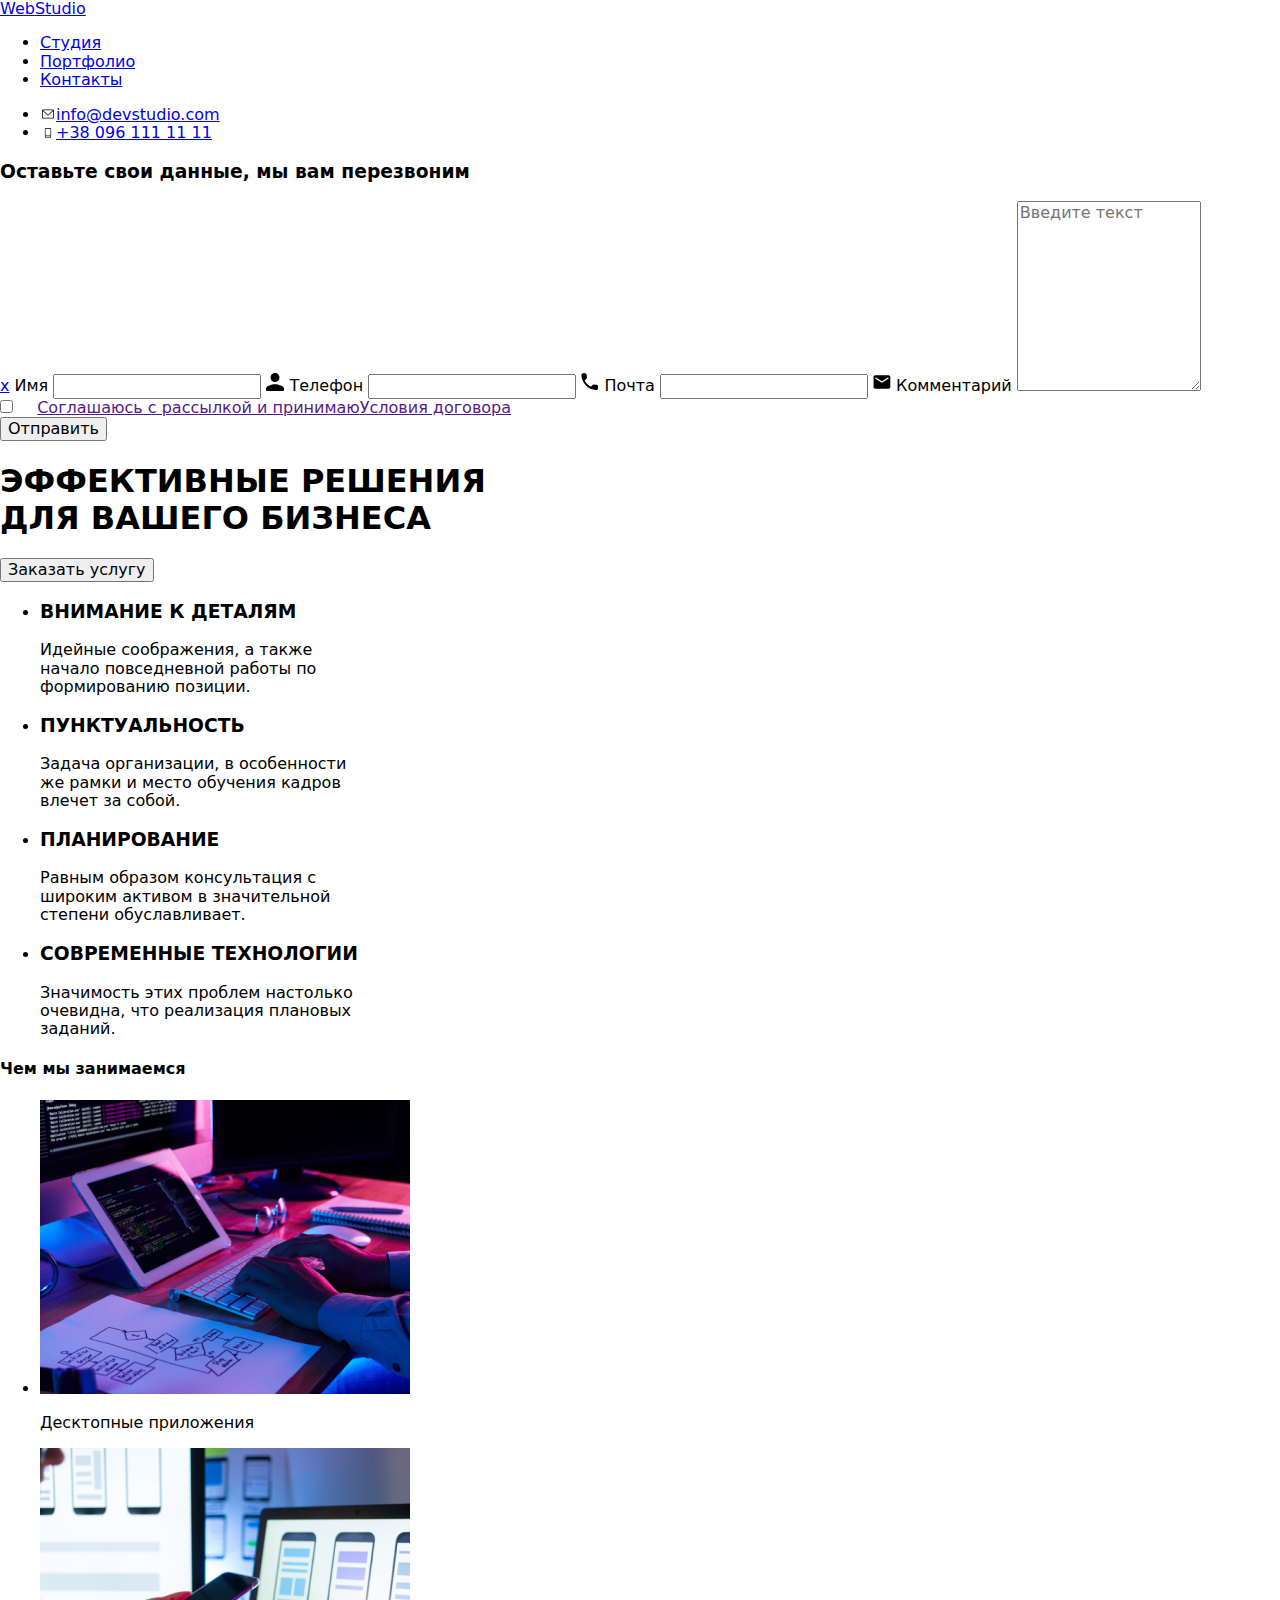
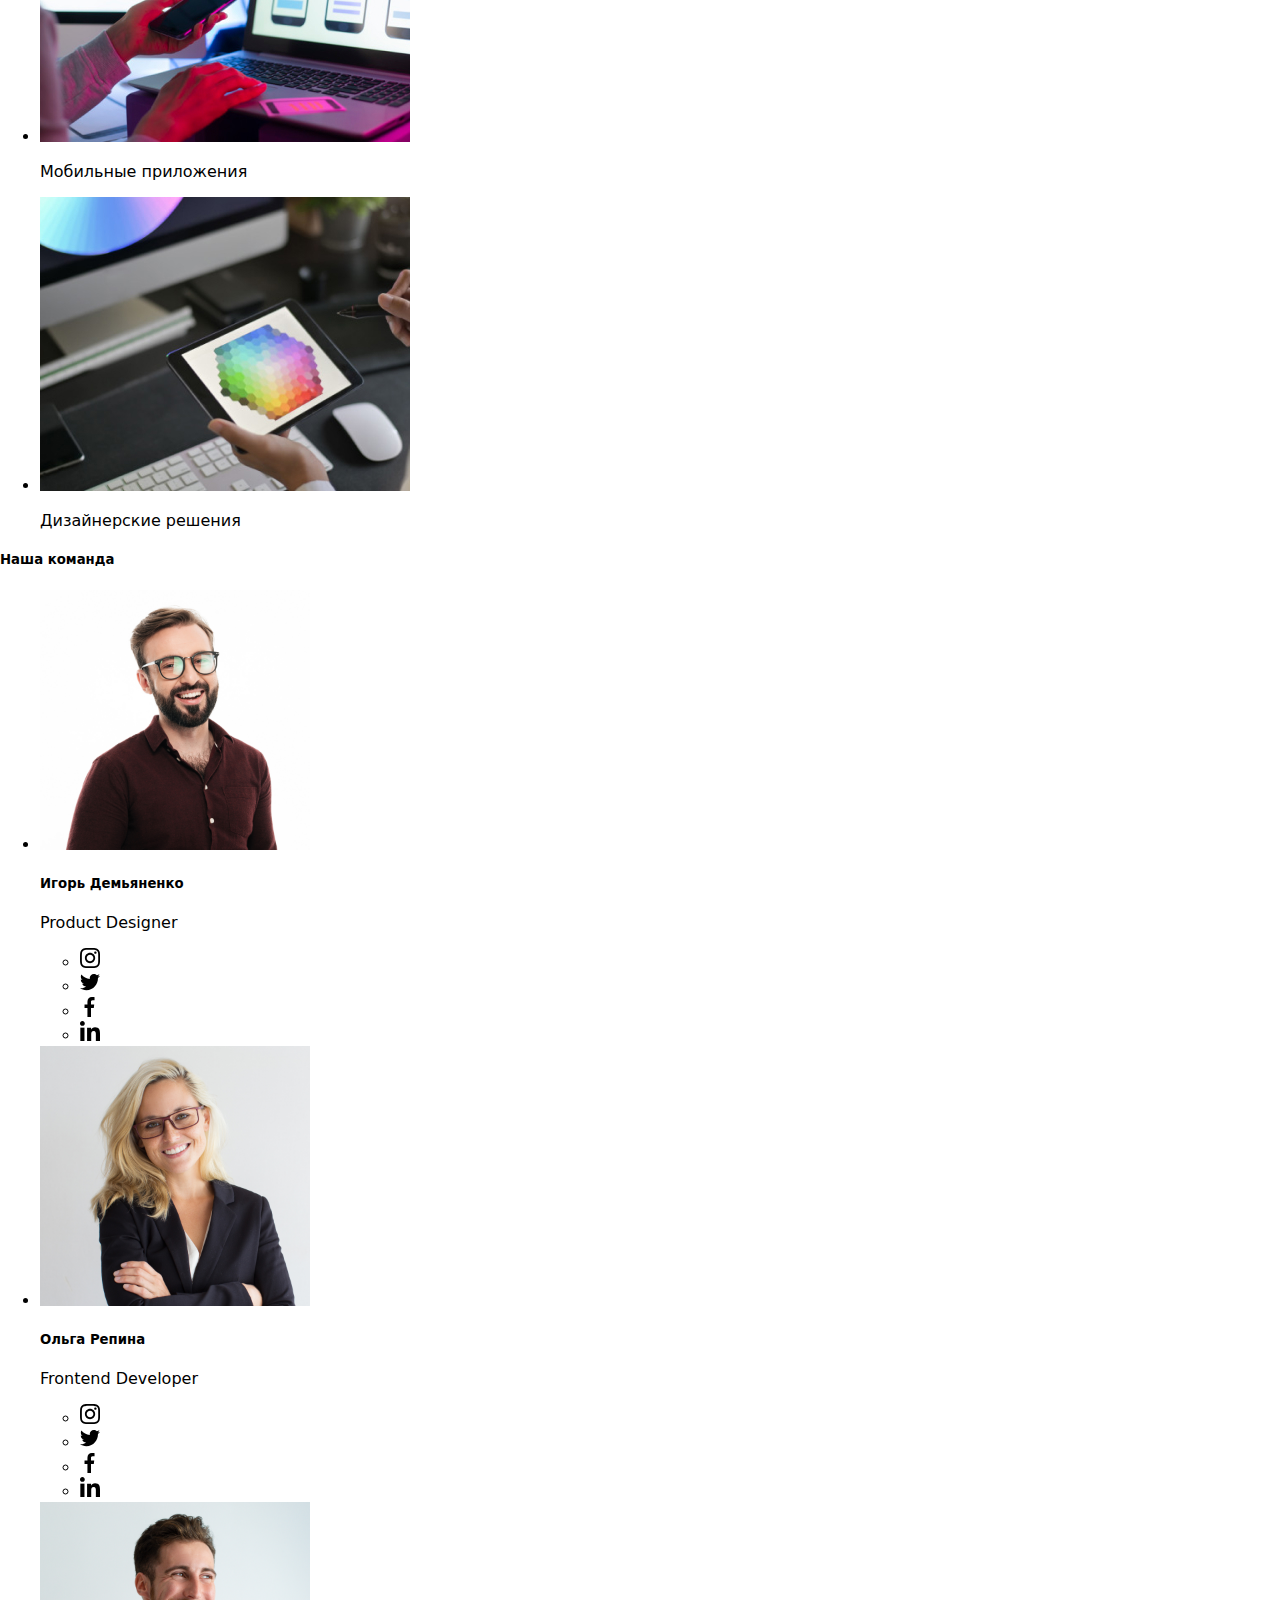
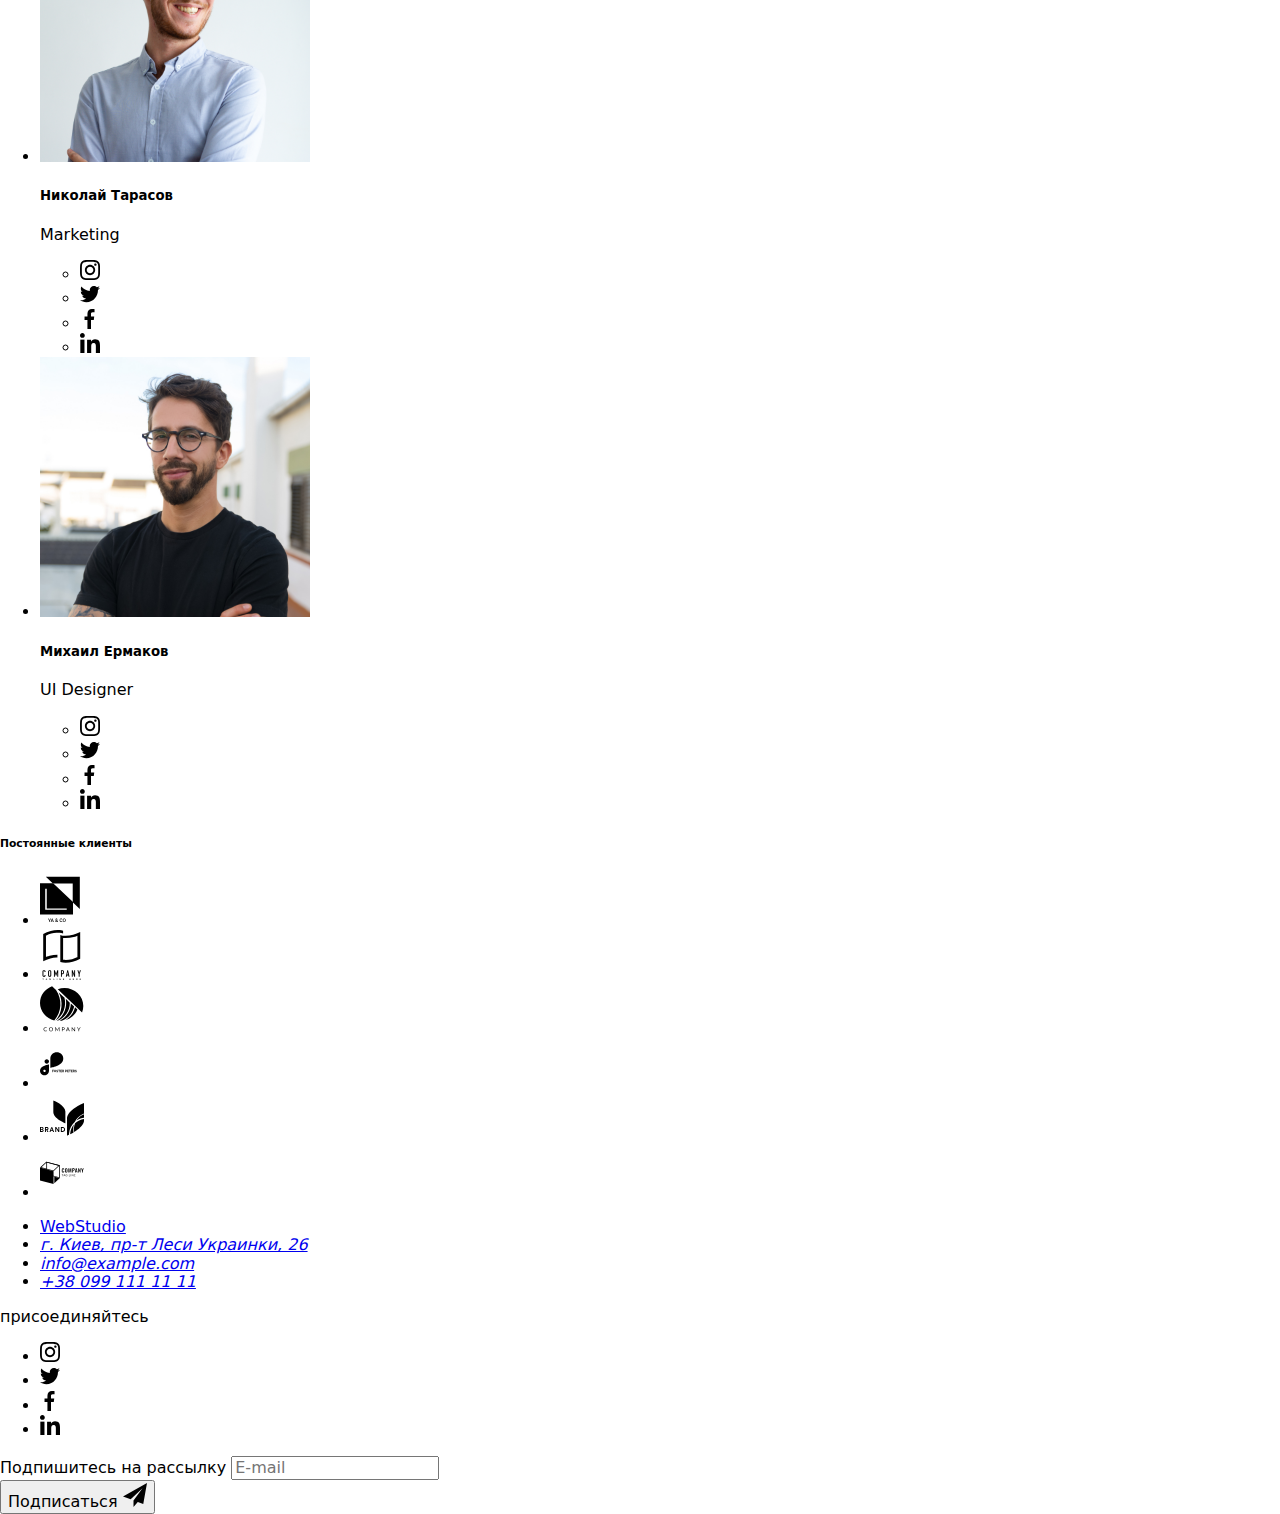
==== commit cede94dc: "Добавляет правки к коду из 6й работы" ====
--- a/index.html
+++ b/index.html
@@ -31,11 +31,70 @@
 <main>
 
     <div id="openModal" class="modal">
+      <a href="#close" class="modal-area"></a>
         <div class="modal-dialog">
+          <div class="modal-content">
           <!--<div class="modal-content">-->
             <!--<div class="modal-header">-->
-             <!--<h3 class="modal-title">Название</h3>-->
-              <a href="#close" title="Close" class="close">×</a>
+             <h3 class="modal-title">Оставьте свои данные, мы вам перезвоним</h3>
+             <a href="#close" title="Close" class="close">x</a>
+             <label class="modal-content-label">
+              Имя
+              <input class="modal-content-imput" type="text" name="user-name">
+              <svg class="modal-content-icon" width="18px" height="18px">
+                <use href="./svgmodal/spritemodal.svg.svg#icon-person"></use>
+              </svg>
+            </label>
+             <label class="modal-content-label">
+                Телефон
+              <input class="modal-content-imput" type="tel" name="user-phone"> 
+              <svg class="modal-content-icon" width="18px" height="18px">
+                <use href="./svgmodal/spritemodal.svg.svg#icon-phone"></use>
+              </svg>
+            </label>          
+            <label class="modal-content-label">
+              Почта
+              <input class="modal-content-imput" type="email" name="user-mail"> 
+              <svg class="modal-content-icon" width="18px" height="18px">
+                <use href="./svgmodal/spritemodal.svg.svg#icon-email"></use>
+              </svg>
+            </label>          
+            <label class="modal-content-label">
+              Комментарий
+              <textarea class="modal-content-imput coments" name="user-comments" rows="10" placeholder="Введите текст"></textarea>
+            </label>     
+            <div class="checkwindow">
+              <label class="modal-content-check">
+                <input class="indent" type="checkbox" name="user-contract">
+                <span class="input-check-castom">
+                  <svg width="14px" height="13px"><use href="./svgmodalcheck/spritemodal-check.svg#icon-check"></use></svg></span>
+                  <!--<input class="indent" type="checkbox" name="user-contract" width="11px" height="8px">-->
+                <a class="link-agreement" href=""> Соглашаюсь с рассылкой и принимаю</a><a class="link-contract" href="">Условия договора</a>
+              <!--<span class="input-check-castom modal-input-check hidden">
+                <svg width="14px" height="13px"><use href="./svgmodalcheck/spritemodal-check.svg#icon-check"></use></svg>-->
+                <!--<span class="input-check-castom"><svg width="14px" height="13px"><use href="./svgmodalcheck/spritemodal-check.svg#icon-square"></use></svg>-->
+                <!--<input class="modal-input-check hidden" type="checkbox" name="user-contract">-->
+              </label>
+              </div>
+<!--<label class="check option">
+  class="modal-input-check hidden"
+  <input class="check-input" type="checkbox">
+  <span class="check-box"><svg width="14px" height="13px"><use href="./svgmodalcheck/spritemodal-check.svg#icon-check"></use></svg></span>
+  <span class="check-box"><svg width="14px" height="13px"><use href="./svgmodalcheck/spritemodal-check.svg#icon-square"></use></svg></span>
+  <a class="link-agreement" href="">Соглашаюсь с рассылкой и принимаю</a><a class="link-contract" href="">Условия договора</a>
+</label>-->
+
+              <button class="modal-content-button" type="submit">Отправить</button>
+            </div>
+          </div>
+        </div>
+      </div>
+          </div>
+        </div>
+      </div>
+    </div>
+  </div>
+             <!---<a href="#close" title="Close" class="close">×</a>
             </div>
             <div class="modal-body">    
               <p class="modal-name">Оставьте свои данные, мы вам перезвоним</p>
@@ -66,12 +125,12 @@
                 
               </label>     
               <div class="checkwindow">  
-              <label class="modal-content-check">
+              <label class="modal-content-check">-->
                 <!--<input class="modal-input-check hidden" type="checkbox" name="user-contract">-->
-                <a class="link" href="">Условия договора</a>Соглашаюсь с рассылкой и принимаю 
+                <!--<a class="link" href="">Условия договора</a>Соглашаюсь с рассылкой и принимаю 
                 <span class="input-check-castom"><input class="modal-input-check hidden" type="checkbox" name="user-contract" width="11px" height="8px" ><!--<svg width="14px" height="13px">
                   <use href=""></use>-->
-                </svg>
+                <!--</svg>
               </span>
               </label>
               </div>
@@ -85,6 +144,9 @@
           </div>
         </div>
       </div>
+    </div>
+  </div>
+      </div>-->
       <!-- openModal - id модального окна (элемента div) -->
 <!--<a href="#openModal">Открыть модальное окно</a>-->
 
@@ -277,8 +339,8 @@
 </main>
 
 <!--Футер-->
-<div class="background-lengthening-footer">
-<footer id="contacts" class="container">
+<footer class="background-lengthening-footer" id="contacts">
+  <div class="container">
     <div class="row">
     <div class="column">
         <ul class="text-footer">
@@ -338,6 +400,7 @@
   </div>
 </div>
   </div>
+</div>
 </footer>
 </body>
 </html>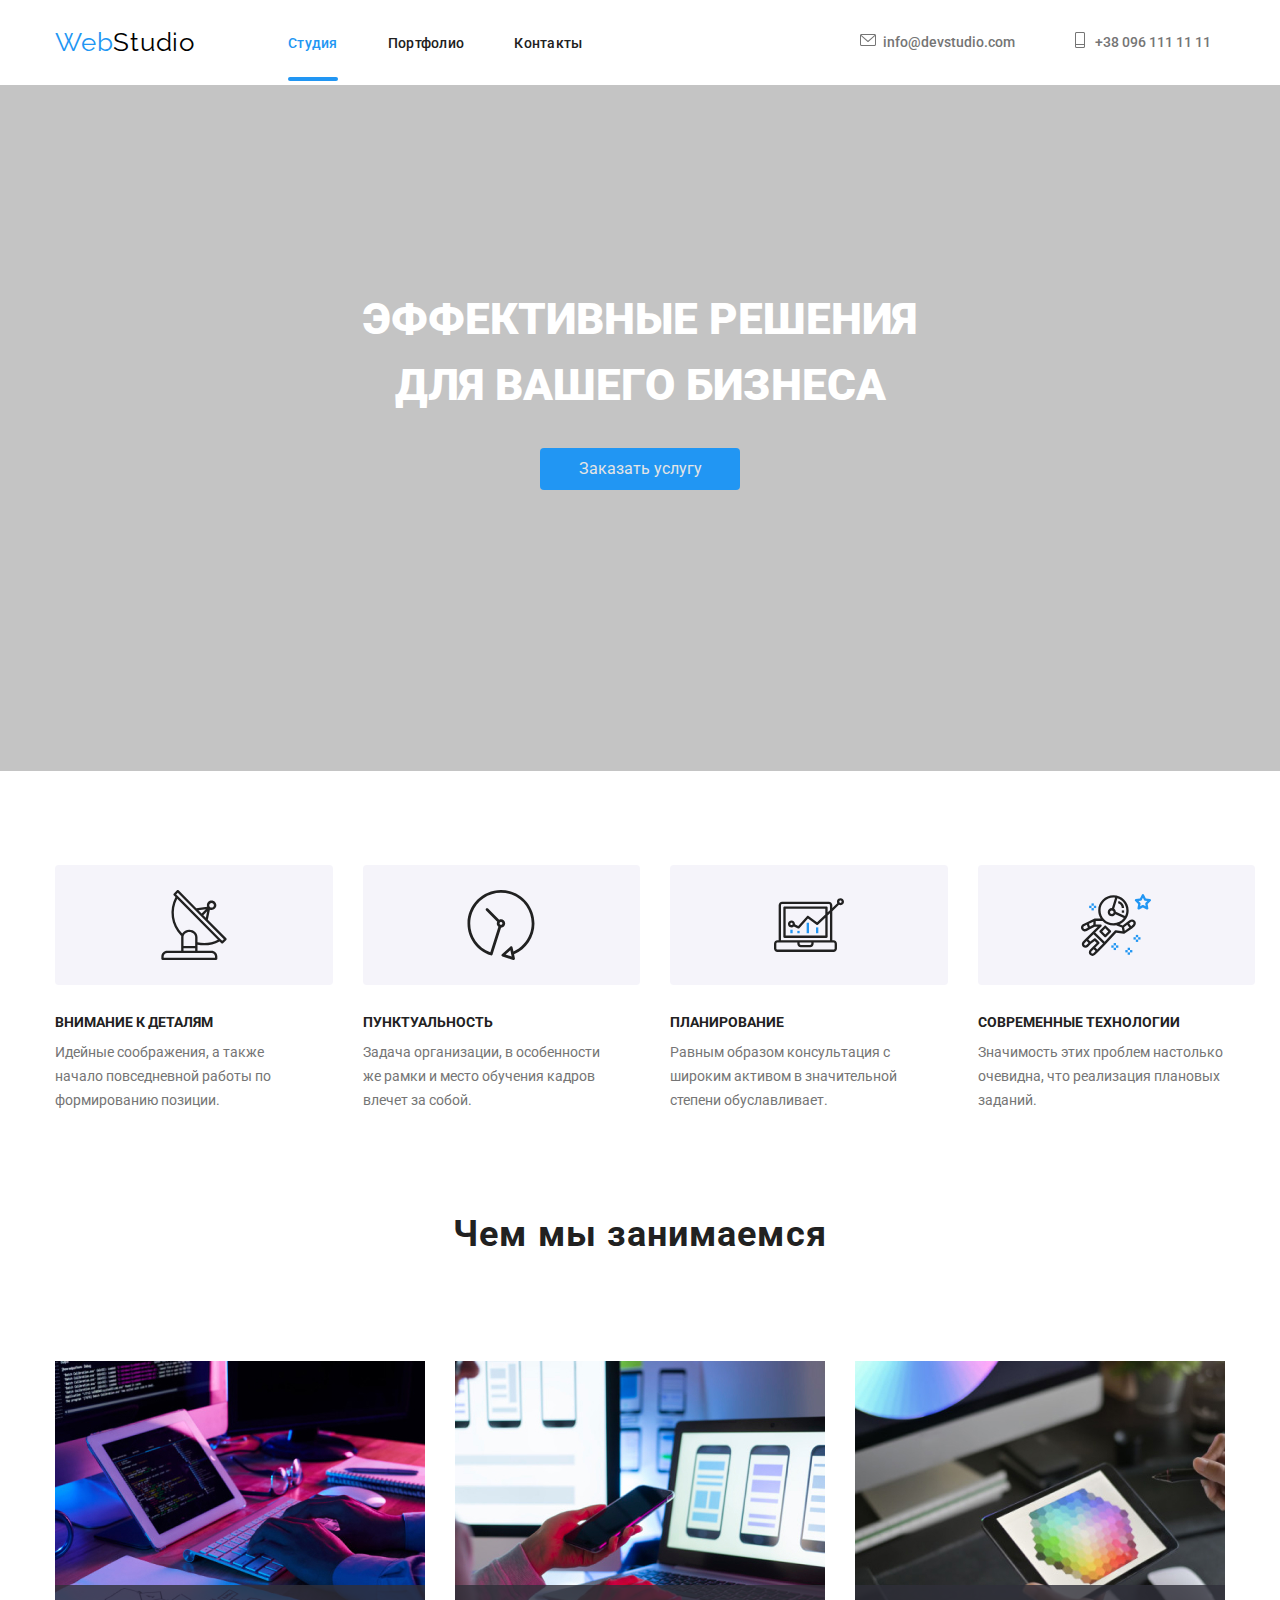
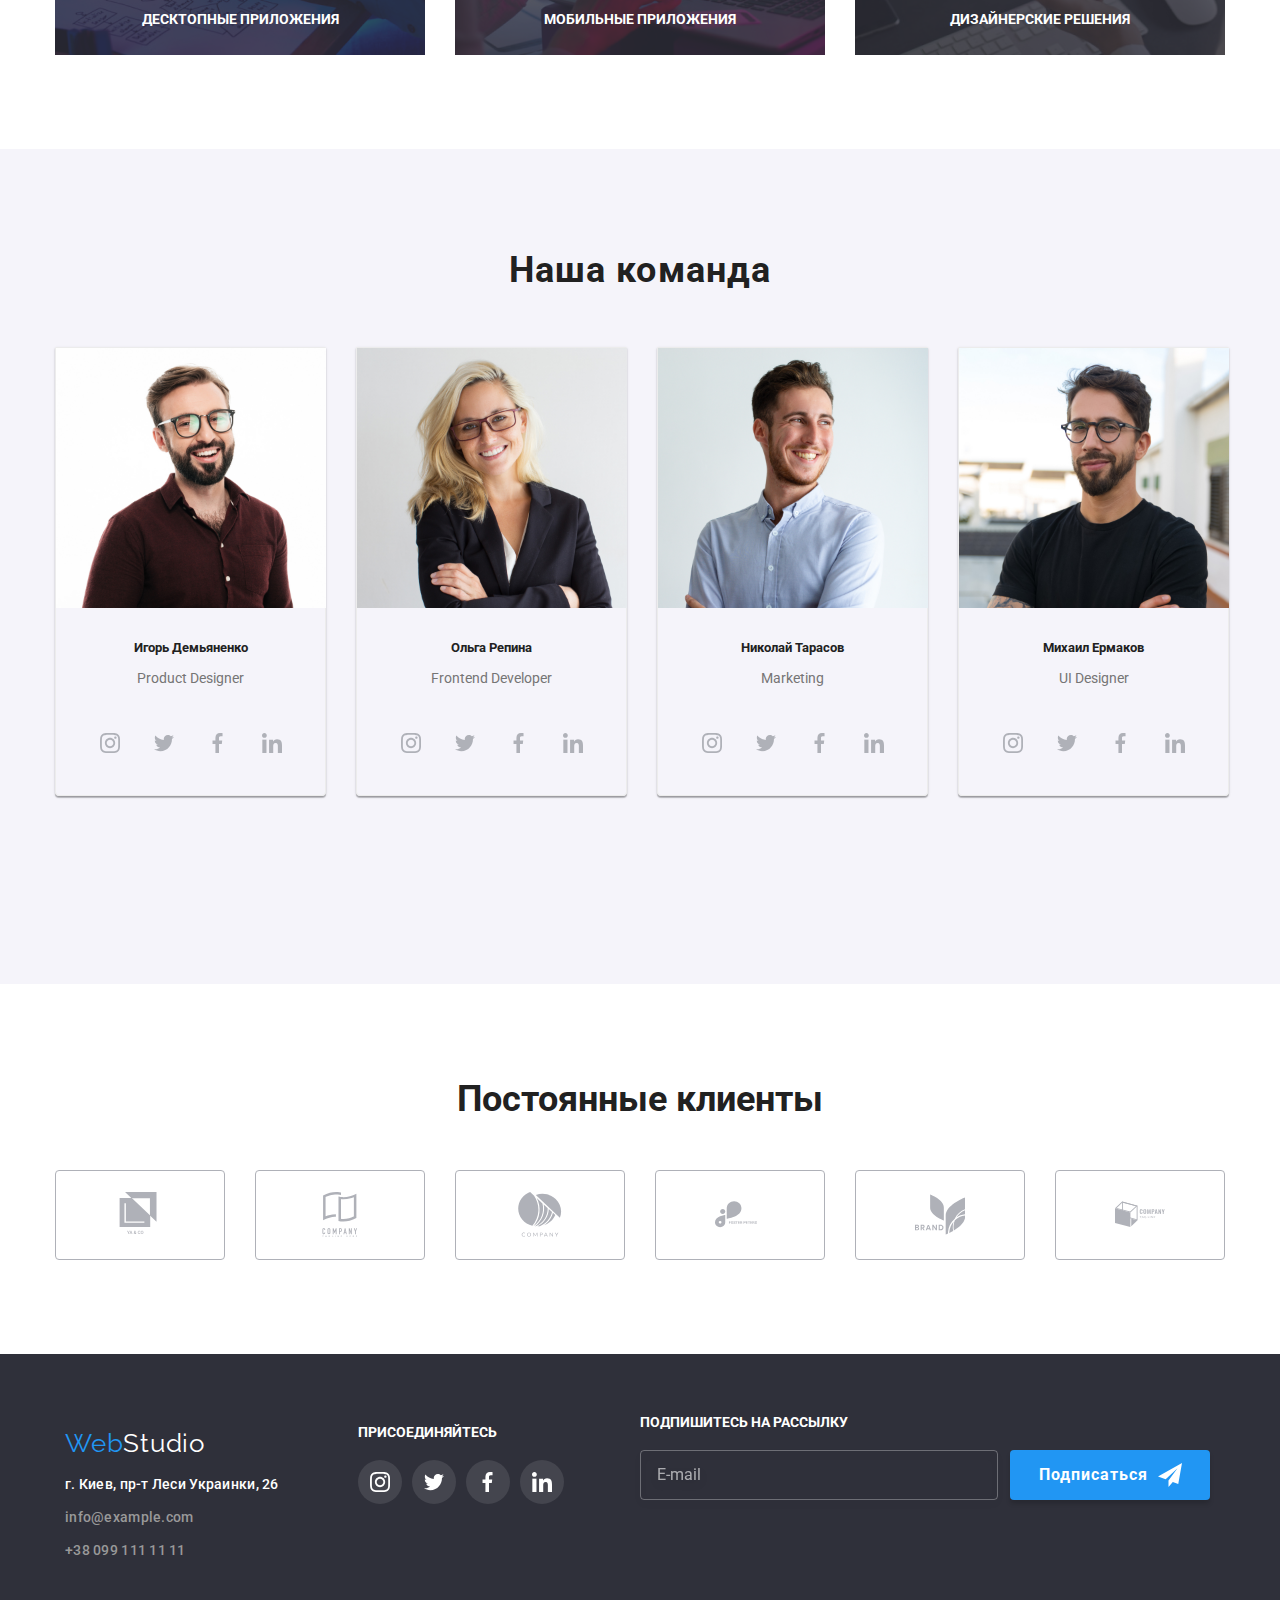
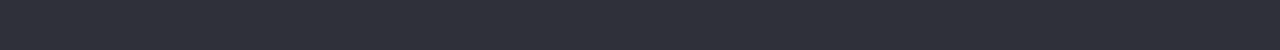
==== commit b0573e28: "Добавляет правки в свг" ====
--- a/index.html
+++ b/index.html
@@ -6,8 +6,8 @@
     <title>Cтудия</title>
     <link href="https://fonts.googleapis.com/css2?family=Raleway:wght@700&family=Roboto:wght@400;500;700;900&display=swap" rel="stylesheet">
    <link rel="stylesheet" href="https://cdnjs.cloudflare.com/ajax/libs/modern-normalize/1.0.0/modern-normalize.min.css">
-   <link rel="stylesheet" href="./css/common.css">
-    <link rel="stylesheet" href="./css/styles.css">
+   <!--<link rel="stylesheet" href="./css/common.css">-->
+    <link rel="stylesheet" href="./css/main.min.css">
 </head>
 <body class="page">
 
--- a/css/main.min.css
+++ b/css/main.min.css
@@ -0,0 +1,3 @@
+:root{--primary-text-color:#757575;--title-text-color:#212121;--accent-color:#2196F3;--primary-background-color:#E5E5E5}.page{background-color:#fff;color:var(--primary-text-color);font-family:Roboto, sans-serif}.h1,h2,h3,h4,h5,h6{font-family:Roboto, sans-serif;color:#212121}.list{list-style:none;margin:0;padding:0}.link{color:inherit;text-decoration:none}.logo{color:var(--accent-color);font-family:Raleway, -apple-system, BlinkMacSystemFont, 'Segoe UI', Roboto, Oxygen, Ubuntu, Cantarell, 'Open Sans', 'Helvetica Neue', sans-serif;font-size:26px;line-height:1,19px;letter-spacing:0.03em;text-decoration:none;margin-right:93px;display:-webkit-inline-box;display:-ms-inline-flexbox;display:inline-flex}.logo-footer{color:white;margin-bottom:20px}.logo-blue-footer{color:var(--accent-color);font-family:Raleway, -apple-system, BlinkMacSystemFont, 'Segoe UI', Roboto, Oxygen, Ubuntu, Cantarell, 'Open Sans', 'Helvetica Neue', sans-serif;font-size:26px;line-height:1,19px;letter-spacing:0.03em;text-decoration:none;margin-right:93px;padding-left:0px}.accent{color:black}ul{list-style:none}address{list-style:none}.site-nav-list{display:-webkit-inline-box;display:-ms-inline-flexbox;display:inline-flex;-webkit-box-align:center;-ms-flex-align:center;align-items:center}.site-nav-list a{color:var(--title-text-color);font-family:Roboto, sans-serif;font-style:normal;font-weight:500;font-size:14px;text-decoration:none;letter-spacing:0.02em;padding-right:50px}.site-nav-list .a:hover,.site-nav-list .a:focus{color:var(--accent-color)}.site-nav-list .a .current{color:var(--accent-color)}.site-nav-list-address{display:-webkit-box;display:-ms-flexbox;display:flex;margin-left:170px}.site-nav-list-address .contacts-item+.item{margin-left:50px}.contacts-item{display:-webkit-box;display:-ms-flexbox;display:flex;margin-top:32px;margin-bottom:32px;padding-left:50px}.site-nav-list-address a{color:#757575;font-family:inherit;font-weight:500;font-size:14px;line-height:1,14px;text-decoration:none}.site-nav-list-address .a:hover,.site-nav-list-address .a:focus{color:var(--accent-color)}.site-nav-list-address .a .current{color:var(--accent-color)}.site-nav .contacts-item:last-child{margin-right:0}.main-nav{display:-webkit-inline-box;display:-ms-inline-flexbox;display:inline-flex;-webkit-box-align:center;-ms-flex-align:center;align-items:center}.color-page{color:#2196F3}.section-title{color:var(--title-text-color);font-weight:700;font-size:36px;line-height:1,7px;letter-spacing:0.03em;padding-bottom:50px;text-align:center}.hero{background-color:#2F303A}.hero-name{color:#FFFFFF}.hero-title{color:var(--title-text-color);font-style:400;font-weight:900;font-size:44px;line-height:1,36px;text-align:center;padding-bottom:30px}.center{text-align:center;border:1px solid #0000}.main-container{margin:0 auto;padding-right:15px;padding-left:15px;padding-top:200px;padding-bottom:280px;background-color:#c4c4c4;text-align:center;background-image:url(../../goit-markup-hw-04/images/images-hm4/Img2optim.jpg),-webkit-gradient(linear, left top, left bottom, from(rgba(47,48,58,0.4))),rgba(47,48,58,0.4);background-image:url(../../goit-markup-hw-04/images/images-hm4/Img2optim.jpg),linear-gradient(rgba(47,48,58,0.4)),rgba(47,48,58,0.4);background-repeat:no-repeat;background-size:cover}.button{color:var(--accent-color);font-family:inherit;background-color:#E5E5E5;font-size:16px;line-height:1,8px;font-weight:700;text-decoration:none;padding:12px 24px;display:inline-block;border:1px solid black}.button-primary{background-color:var(--accent-color);color:#E5E5E5;border-color:transparent;display:inline-block;min-width:200px;border-radius:4px;padding:10px 32px;text-align:center}.line-container{margin-left:auto;margin-right:auto;outline:1px solid #ECECEC}.portfolio .filter{display:-webkit-box;display:-ms-flexbox;display:flex;-webkit-box-pack:center;-ms-flex-pack:center;justify-content:center}.portfolio .filter-items:not(:last-child){margin-right:8px}.portfolio .filter-items{display:inline}.container.portfolio-padding{padding-top:100px;padding-bottom:50px;text-align:center}.container.portfolio-padding-img{padding-bottom:94px}.filter .link-filter{padding:6px 22px;font-family:Roboto;font-weight:500;font-size:16px;line-height:1.6;text-align:center;color:var(--title-text-color);background:#f5f4fa;border-radius:4px;border:0}.filter .link-filter:hover,.link-filter:focus{background:var(--accent-color);color:#ffffff;-webkit-box-shadow:0px 3px 1px rgba(0,0,0,0.1),0px 1px 2px rgba(0,0,0,0.08),0px 2px 2px rgba(0,0,0,0.12);box-shadow:0px 3px 1px rgba(0,0,0,0.1),0px 1px 2px rgba(0,0,0,0.08),0px 2px 2px rgba(0,0,0,0.12)}.portfolio .content{display:-webkit-box;display:-ms-flexbox;display:flex;-ms-flex-wrap:wrap;flex-wrap:wrap}.portfolio .content-items{width:calc((100% - 60px) / 3);border:1px solid #eeeeee}.portfolio .content-items:not(:nth-child(3n)){margin-right:30px}.portfolio .content-items:not(:nth-child(-n+3)){margin-top:30px}li.content-items:hover,.content-items:focus{-webkit-box-shadow:0px 1px 1px rgba(0,0,0,0.12),0px 4px 4px rgba(0,0,0,0.06),1px 4px 6px rgba(0,0,0,0.16);box-shadow:0px 1px 1px rgba(0,0,0,0.12),0px 4px 4px rgba(0,0,0,0.06),1px 4px 6px rgba(0,0,0,0.16)}.content .title{margin-top:20px;padding-left:24px;color:var(--title-text-color);font-family:Roboto;font-weight:700;font-size:18px;line-height:2;letter-spacing:0.06em}.content .type{margin-top:4px;padding-left:24px;color:#757575;font-family:Roboto;font-weight:400;font-size:16px;line-height:1.8;padding-bottom:20px}.content-overlay{position:relative;display:-webkit-box;display:-ms-flexbox;display:flex;-webkit-box-align:center;-ms-flex-align:center;align-items:center;overflow:hidden}.content-overlay::before{content:"";position:absolute;width:100%;height:100%;background:rgba(33,150,243,0.9);opacity:0;-webkit-transition-property:opacity, -webkit-transform;transition-property:opacity, -webkit-transform;transition-property:opacity, transform;transition-property:opacity, transform, -webkit-transform;-webkit-transition-duration:250ms;transition-duration:250ms;-webkit-transition-timing-function:cubic-bezier(0.4, 0, 0.2, 1);transition-timing-function:cubic-bezier(0.4, 0, 0.2, 1);-webkit-transform:translateY(100%);transform:translateY(100%)}.content .img-item:hover .content-overlay::before,.content .img-item:focus .content-overlay::before{opacity:1;-webkit-transform:translateY(0);transform:translateY(0)}.content-overlay>.description{position:absolute;margin-top:0;margin-bottom:0;padding-right:24px;padding-left:24px;font-size:18px;line-height:1.555;color:#ffffff;opacity:0;-webkit-transition-property:opacity, -webkit-transform;transition-property:opacity, -webkit-transform;transition-property:opacity, transform;transition-property:opacity, transform, -webkit-transform;-webkit-transition-duration:250ms;transition-duration:250ms;-webkit-transition-timing-function:cubic-bezier(0.4, 0, 0.2, 1);transition-timing-function:cubic-bezier(0.4, 0, 0.2, 1);-webkit-transform:translateY(100%);transform:translateY(100%)}.content .img-item:hover .description,.content .img-item:focus .description{opacity:1;-webkit-transform:translateY(0);transform:translateY(0)}.portfolio-meta .color-type{color:#757575;font-family:Roboto;font-weight:400;font-size:16px;line-height:1.8;padding-bottom:20px;margin-top:4px;padding-left:4px}.img-item{text-decoration:none}.portfolio-title{margin-top:6px;padding-left:4px;color:var(--title-text-color);font-family:Roboto;font-weight:700;font-size:18px;line-height:2;letter-spacing:0.06em}.footer-background{background-color:#2F303A;font-style:normal;font-weight:normal;font-size:14px;line-height:24px;font-family:Roboto;letter-spacing:0.02em}.footer-text-color{color:#FFFFFF}.column{float:left;width:25%;padding:10px}.row:after{content:"";display:table;clear:both}.footer-text-color-address{color:#999}html{-webkit-box-sizing:border-box;box-sizing:border-box}*,*::before,*::after{-webkit-box-sizing:inherit;box-sizing:inherit}*{margin:0;padding:0}.container{width:1200px;margin:0 auto;padding-right:15px;padding-left:15px}.header-container{width:1200px;margin:0 auto;padding-top:auto;padding-bottom:auto;padding-right:15px;padding-left:15px}.background-lengthening{background-color:#2F303A}.background-lengthening-footer{background-color:#2F303A;margin:0 auto;padding-top:60px;padding-bottom:60px;display:-webkit-box;display:-ms-flexbox;display:flex}div.background-lengthening-footer{margin:0px auto}.section-details{width:1200px;margin:0 auto;padding-right:15px;padding-left:15px;padding-top:94px;display:-webkit-box;display:-ms-flexbox;display:flex;padding-bottom:94px}.heading{display:-webkit-box;display:-ms-flexbox;display:flex;margin:0;font-size:14px;text-align:left}.main-paragraph-h2{font-weight:400;font-size:14px;line-height:1,7px;margin-top:4px;-ms-flex-wrap:wrap;flex-wrap:wrap;width:270px;text-align:left;margin-right:20px}.features .section-details{padding:94px 0px;display:-webkit-box;display:-ms-flexbox;display:flex}.section-details .items{width:calc((100% - 90px) / 4)}.section-details .items:not(:last-child){margin-right:30px}.section-details .items::before{display:block;content:'';height:120px;background-color:#f5f4fa;background-repeat:no-repeat;background-position:center;border-radius:4px}.section-details .items:nth-child(1)::before{background-image:url(../images/images-hm4/antena.svg)}.section-details .items:nth-child(2)::before{background-image:url(../images/images-hm4/clock.svg)}.section-details .items:nth-child(3)::before{background-image:url(../images/images-hm4/diagramm.svg)}.section-details .items:nth-child(4)::before{background-image:url(../images/images-hm4/astronaut.svg)}.features .heading{margin-top:30px;margin-bottom:0px;color:var(--title-text-color);font-family:Roboto;font-weight:700;font-size:14px;line-height:1.14;text-transform:uppercase}.features .main-paragraph-h2{margin-top:10px;margin-bottom:0;color:var(--primary-text-color);font-family:Roboto;font-weight:400;font-size:14px;line-height:1.7}.section-team{background-color:#F5F4FA}.images-team{display:block}.list-section-team .item-img:not(:last-child){margin-right:30px}.section-list>.list-description{padding-bottom:30px}.wrapper{width:1200px;margin-left:auto;margin-right:auto;padding-right:15px;padding-left:15px;padding-top:94px}.section-title{color:var(--title-text-color);font-weight:700;font-size:36px;line-height:1,7px;letter-spacing:0.03em;padding-bottom:50px;text-align:center}.section{display:-webkit-box;display:-ms-flexbox;display:flex;width:calc(100%-90px)/4;-webkit-box-pack:justify;-ms-flex-pack:justify;justify-content:space-between;padding-bottom:94px}.comand{width:271px;border:1px solid #ECECEC;background-color:#ffffff;-webkit-box-shadow:0px 1px 3px rgba(0,0,0,0.12),0px 1px 1px rgba(0,0,0,0.14),0px 2px 1px rgba(0,0,0,0.2);box-shadow:0px 1px 3px rgba(0,0,0,0.12),0px 1px 1px rgba(0,0,0,0.14),0px 2px 1px rgba(0,0,0,0.2);border-radius:0px 0px 4px 4px}.text-clas{margin-top:30px;margin-bottom:10px;text-align:center}.paragraph{font-weight:400;font-size:14px;line-height:1,7px;margin-top:10px;margin-bottom:0px;-ms-flex-wrap:wrap;flex-wrap:wrap;text-align:center}svg.clients-icon{fill:#AFB1B8;width:50px;height:45px}svg.clients-icon:focus,.clients-icon:hover{fill:var(--accent-color)}svg.address-link-icon{width:30px;height:16px;fill:#757575;-webkit-box-align:baseline;-ms-flex-align:baseline;align-items:baseline;padding-left:3px;padding-right:3px;float:left;overflow:hidden}.site-nav-list-address.address-link:focus .address-link-icon,.address-link:hover .address-link-icon{fill:var(--accent-color)}li.contacts-item:focus,li.contacts-item:hover{fill:var(--accent-color)}.clients-links:focus .clients-icon,.clients-links:hover .clients-icon{fill:var(--accent-color)}.wrapper{padding-top:94px;padding-bottom:94px}.section-team{margin-top:94px}.wrapper{background:#f5f4fa}.section .section{margin-top:50px;display:-webkit-box;display:-ms-flexbox;display:flex;-webkit-box-pack:center;-ms-flex-pack:center;justify-content:center}.section>.comand{background:var(--primary-bg);-webkit-box-shadow:0px 1px 3px rgba(0,0,0,0.12),0px 1px 1px rgba(0,0,0,0.14),0px 2px 1px rgba(0,0,0,0.2);box-shadow:0px 1px 3px rgba(0,0,0,0.12),0px 1px 1px rgba(0,0,0,0.14),0px 2px 1px rgba(0,0,0,0.2);border-radius:0px 0px 4px 4px}.section .comand:not(:last-child){margin-right:30px}.team-networks{display:-webkit-box;display:-ms-flexbox;display:flex;-webkit-box-pack:center;-ms-flex-pack:center;justify-content:center;margin-top:16px}.team-networks .team-networks-links{padding:12px;margin-bottom:30px;margin-top:16px;width:44px;height:44px;display:block;border-radius:50%;fill:#AFB1B8}.team-networks-list:not(:last-child){margin-right:10px}.team-networks-links:hover,.team-networks-links:focus{border-radius:50%;background-color:var(--accent-color);fill:#ffffff}.primary-section{display:-webkit-box;display:-ms-flexbox;display:flex;width:calc(100%-60px)/3;-webkit-box-pack:justify;-ms-flex-pack:justify;justify-content:space-between;padding-bottom:94px}.text-footer{padding-bottom:9px}.line-container{margin-left:auto;margin-right:auto;width:1600px;outline:1px solid #ECECEC}.examples{width:372px;height:294px;background:#FFFFFF;border:1px solid #EEEEEE}.footer-nav-list{font-family:Roboto, sans-serif;font-style:normal;font-weight:400;font-size:14px;text-decoration:none}.footer-nav-list-address a{color:#757575;font-family:inherit;font-weight:400;font-size:14px;line-height:1,5px;text-decoration:none}.footer .address{margin-top:20px;font-style:normal}.footer .map{color:#ffffff;font-family:Roboto;font-weight:400;font-size:14px;line-height:1.7;text-decoration:none}.footer .link{display:block;margin-top:9px;text-align:center;color:rgba(255,255,255,0.6);font-family:Roboto;font-weight:400;font-size:14px;line-height:1.7}.container.footer-padding{display:block;padding-top:60px;padding-bottom:60px;padding-right:0}.footer{background-color:var(--heder-footer-bg)}.footer .logo{display:inline-block;font-family:Raleway;font-weight:700;font-size:26px;line-height:1.2;color:var(--accent-color);text-decoration:none}.footer .logo-text{color:#ffffff}.footer .address{margin-top:20px;font-style:normal}.footer .map{color:#ffffff;font-family:Roboto;font-weight:400;font-size:14px;line-height:1.7;text-decoration:none}.footer .link{margin-top:9px;color:rgba(255,255,255,0.6);font-family:Roboto;font-weight:400;font-size:14px;line-height:1.7;text-decoration:none}.footer-join{display:block;margin-left:215px}.footer-join-title{margin-top:10;margin-bottom:0;font-weight:700;font-size:14px;line-height:1.142;text-transform:uppercase;color:#ffffff;margin-right:10px}.container.footer-padding{margin-right:70px}.footer-networks{display:-webkit-box;display:-ms-flexbox;display:flex;margin-top:20px;padding-right:100px;padding-top:0px}.footer-networks .footer-networks-links{padding:12px;width:44px;height:44px;display:inline-block;border-radius:50%;background-color:rgba(255,255,255,0.1);fill:#ffffff}.footer-networks-list:not(:last-child){margin-right:10px}.footer-networks-links:hover,.footer-networks-links:focus{border-radius:50%;background-color:var(--accent-color);fill:#ffffff}.clients.container{padding-bottom:94px}.clients .title{margin-top:94px;margin-bottom:0;color:var(--title-text-color);font-family:Roboto;font-weight:700;font-size:36px;line-height:1.167;text-align:center}.clients .clients-list{display:-webkit-box;display:-ms-flexbox;display:flex;-webkit-box-pack:center;-ms-flex-pack:center;justify-content:center;margin-top:50px}.clients .clients-item:not(:last-child){margin-right:30px}.clients .clients-links{display:-webkit-box;display:-ms-flexbox;display:flex;width:170px;height:90px;-webkit-box-pack:center;-ms-flex-pack:center;justify-content:center;-webkit-box-align:center;-ms-flex-align:center;align-items:center;fill:#afb1b8;border:1px solid #afb1b8;border-radius:4px}.clients .clients-links:hover,.clients .clients-links:focus .clients-icon{border:1px solid var(--accent-color);fill:var(--accent-color)}.clients-icon{display:inline-block;width:1em;height:1em;stroke-width:0;stroke:currentColor;fill:currentColor}body{font-family:-apple-system, system-ui, BlinkMacSystemFont, "Segoe UI", Roboto,+ "Helvetica Neue", Arial, sans-serif;font-size:16px;font-weight:400;line-height:1.5;color:#292b2c;background-color:#fff}.modal{position:fixed;width:100%;height:100%;background-color:rgba(0,0,0,0.2);top:0;left:0;opacity:0;visibility:hidden;top:50%;left:50%;-webkit-transform:translate(-50%, -50%);transform:translate(-50%, -50%);padding:8px}.modal:target{opacity:1;visibility:visible}.modal-area{position:absolute;width:100%;height:100%;top:0;left:0}.modal-dialog{min-height:110%;position:relative;display:-webkit-box;display:-ms-flexbox;display:flex;-webkit-box-align:center;-ms-flex-align:center;align-items:center;-webkit-box-pack:center;-ms-flex-pack:center;justify-content:center;padding:40px}.modal-content{background-color:#fff;color:#000;min-width:528px;min-height:581px;padding:40px;position:relative}.close{position:absolute;color:#000;font-size:11px;text-decoration:none;width:30px;height:30px;border:1px solid rgba(0,0,0,0.1);border-radius:50%;-webkit-box-sizing:border-box;box-sizing:border-box;float:right;font-family:sans-serif;font-size:17px;font-weight:normal;line-height:center;text-shadow:0 1px 0 #fff;text-align:center;background:#fff;left:92%;top:2%}.close:hover,.close:focus{color:var(--accent-color)}.modal-title{width:448px;height:23px;left:576px;top:261px;margin-top:2px;margin-bottom:12px;font-family:Roboto;font-style:normal;font-weight:bold;font-size:20px;line-height:23px;text-align:center;letter-spacing:0.03em;color:#212121}.modal-content-label{position:relative;display:block;font-weight:400;font-size:12px;line-height:1.166;letter-spacing:0.01em;color:var(--secondary-text-color)}.modal-content-label:nth-child(n+3){margin-top:10px}.modal-content-imput{margin-top:4px;padding-top:12px;padding-right:16px;padding-bottom:12px;padding-left:35px;display:block;border:1px solid rgba(33,33,33,0.2);border-radius:4px;width:100%;resize:none;-webkit-transition-property:border;transition-property:border;-webkit-transition-duration:250ms;transition-duration:250ms;-webkit-transition-timing-function:cubic-bezier(0.4, 0, 0.2, 1);transition-timing-function:cubic-bezier(0.4, 0, 0.2, 1)}.modal-content-imput:focus,.modal-content-imput:hover{border:1px solid var(--accent-color)}.modal-content-imput:focus ~ .modal-content-icon,.modal-content-imput:hover ~ .modal-content-icon{fill:var(--accent-color)}.modal-content-imput.coments{padding-left:16px;height:120px}.modal-content-imput.coments::-webkit-input-placeholder{color:rgba(117,117,117,0.5)}.modal-content-imput.coments:-ms-input-placeholder{color:rgba(117,117,117,0.5)}.modal-content-imput.coments::-ms-input-placeholder{color:rgba(117,117,117,0.5)}.modal-content-imput.coments::placeholder{color:rgba(117,117,117,0.5)}.modal-content-icon{position:absolute;top:50%;left:12px;-webkit-transition-property:fill;transition-property:fill;-webkit-transition-duration:250ms;transition-duration:250ms;-webkit-transition-timing-function:cubic-bezier(0.4, 0, 0.2, 1);transition-timing-function:cubic-bezier(0.4, 0, 0.2, 1)}.modal-content-check{display:-webkit-box;display:-ms-flexbox;display:flex;color:#757575;margin-top:20px;margin-right:auto;margin-left:auto;font-weight:400;font-size:14px;line-height:1.7;-webkit-box-align:center;-ms-flex-align:center;align-items:center;-webkit-box-orient:horizontal;-webkit-box-direction:normal;-ms-flex-direction:row;flex-direction:row}.checkwindow{display:block;padding-left:20px}.link-contract{margin-left:4px;color:var(--accent-color);text-decoration:underline;text-align:center;font-family:Roboto;font-style:normal;font-weight:normal;font-size:14px;line-height:24px;letter-spacing:0.03em}.link-agreement{text-decoration:none;color:#757575;text-align:center;font-family:Roboto;font-style:normal;font-weight:normal;font-size:14px;line-height:24px;letter-spacing:0.03em}.input-check-castom{display:-webkit-box;display:-ms-flexbox;display:flex;-webkit-box-align:center;-ms-flex-align:center;align-items:center;margin-right:7px;width:16px;height:15px;border:2px solid #212121;border-radius:4px;fill:#ffffff;background-color:#ffffff;-webkit-transition-property:background-color, border-color;transition-property:background-color, border-color;-webkit-transition-duration:250ms;transition-duration:250ms;-webkit-transition-timing-function:cubic-bezier(0.4, 0, 0.2, 1);transition-timing-function:cubic-bezier(0.4, 0, 0.2, 1)}.input-check-castom svg{display:inline-block;width:16px;height:15px;fill:#FFFFFF}.indent:checked ~ .input-check-castom{background-color:var(--accent-color);border-color:var(--accent-color)}.indent{position:absolute;width:1px;height:1px;margin:-1px;border:0;padding:0;clip:rect(0 0 0 0);overflow:hidden}.modal-input-check:checked ~ .input-check-castom{background-color:var(--accent-color);border-color:var(--accent-color)}.modal-content-check .link{margin-left:4px;color:var(--accent-color);text-decoration:underline}.modal-content-button{margin-top:30px;margin-right:auto;margin-left:auto;padding-top:10px;padding-right:55px;padding-bottom:10px;padding-left:56px;position:relative;left:50%;-webkit-transform:translate(-50%, 0);transform:translate(-50%, 0);font-weight:700;font-size:16px;line-height:1.875;letter-spacing:0.06em;color:#ffffff;background-color:#2196f3;-webkit-box-shadow:0px 4px 4px rgba(0,0,0,0.15);box-shadow:0px 4px 4px rgba(0,0,0,0.15);border-radius:4px;border:0;-webkit-transition-property:background-color;transition-property:background-color;-webkit-transition-duration:250ms;transition-duration:250ms;-webkit-transition-timing-function:cubic-bezier(0.4, 0, 0.2, 1);transition-timing-function:cubic-bezier(0.4, 0, 0.2, 1)}.modal-content-button:hover,.modal-content-button:focus{background:#188ce8;-webkit-box-shadow:0px 4px 4px rgba(0,0,0,0.15);box-shadow:0px 4px 4px rgba(0,0,0,0.15);border-radius:4px}.portfolio-meta{padding:20px 24px;border-right:1px solid #eeeeee;border-bottom:1px solid #eeeeee;border-left:1px solid #eeeeee;border-top:none;-webkit-box-sizing:border-box;box-sizing:border-box}.portfolio-actions:focus,.portfolio-actions:hover{opacity:1;-webkit-transform:translateY(0);transform:translateY(0);color:white;position:relative}.menu-link::after{content:"";display:block;width:50%;height:4px;background-color:var(--accent-color);border-radius:2px}.wedo .list-margin{margin-top:50px;display:-webkit-box;display:-ms-flexbox;display:flex}.list-margin .item-img{position:relative}.list-margin .item-img:not(:last-child){margin-right:30px}.wedo .title{margin-top:0;margin-bottom:0;color:var(--primary-text-color);font-weight:700;font-size:36px;line-height:1.2;text-align:center}.img-block{display:block}.wedo .wedo-content{position:absolute;bottom:0;margin-top:0;margin-bottom:0;padding-top:27px;padding-bottom:27px;width:100%;font-weight:700;font-size:14px;line-height:1.14;text-align:center;text-transform:uppercase;background-color:rgba(47,48,58,0.8);color:#ffffff}.link.current{position:relative;color:var(--accent-color)}.link.current::after{content:'';display:block;position:absolute;left:0;bottom:-30px;height:4px;width:50%;background-color:var(--accent-color);border-radius:2px}.link.currentSecond{position:relative;color:var(--accent-color)}.link.currentSecond::after{content:'';display:block;position:absolute;left:0;bottom:-35px;height:4px;width:78px;background-color:var(--accent-color);border-radius:2px}.link:hover,.link:focus{color:var(--accent-color)}.footer-form{display:-webkit-box;display:-ms-flexbox;display:flex;-webkit-box-align:end;-ms-flex-align:end;align-items:flex-end}.footer-mai-input{display:-webkit-box;display:-ms-flexbox;display:flex;-webkit-box-orient:vertical;-webkit-box-direction:normal;-ms-flex-direction:column;flex-direction:column}.footer-mai-input .helper::-webkit-input-placeholder{color:rgba(255,255,255,0.6)}.footer-mai-input .helper:-ms-input-placeholder{color:rgba(255,255,255,0.6)}.footer-mai-input .helper::-ms-input-placeholder{color:rgba(255,255,255,0.6)}.footer-mai-input .helper::placeholder{color:rgba(255,255,255,0.6)}.footer-mai-input label{font-weight:700;font-size:14px;line-height:1.142;text-transform:uppercase;color:#ffffff}.footer-mai-input input{margin-top:20px;padding-top:15px;padding-right:16px;padding-bottom:15px;padding-left:16px;width:358px;color:white;border:1px solid rgba(255,255,255,0.3);-webkit-filter:drop-shadow(0px 4px 4px rgba(0,0,0,0.15));filter:drop-shadow(0px 4px 4px rgba(0,0,0,0.15));border-radius:4px;background-color:transparent}.footer-form-container{float:left}.footer-form-container button{margin-left:12px;padding-top:10px;padding-right:28px;padding-bottom:10px;padding-left:29px;display:-webkit-box;display:-ms-flexbox;display:flex;-webkit-box-align:center;-ms-flex-align:center;align-items:center;font-weight:700;font-size:16px;line-height:1.875;letter-spacing:0.06em;color:#ffffff;background-color:var(--accent-color);border:0;-webkit-box-shadow:0px 4px 4px rgba(0,0,0,0.15);box-shadow:0px 4px 4px rgba(0,0,0,0.15);border-radius:4px}.footer-form-icon{margin-left:10px;fill:#FFFFFF}
+/*# sourceMappingURL=main.min.css.map */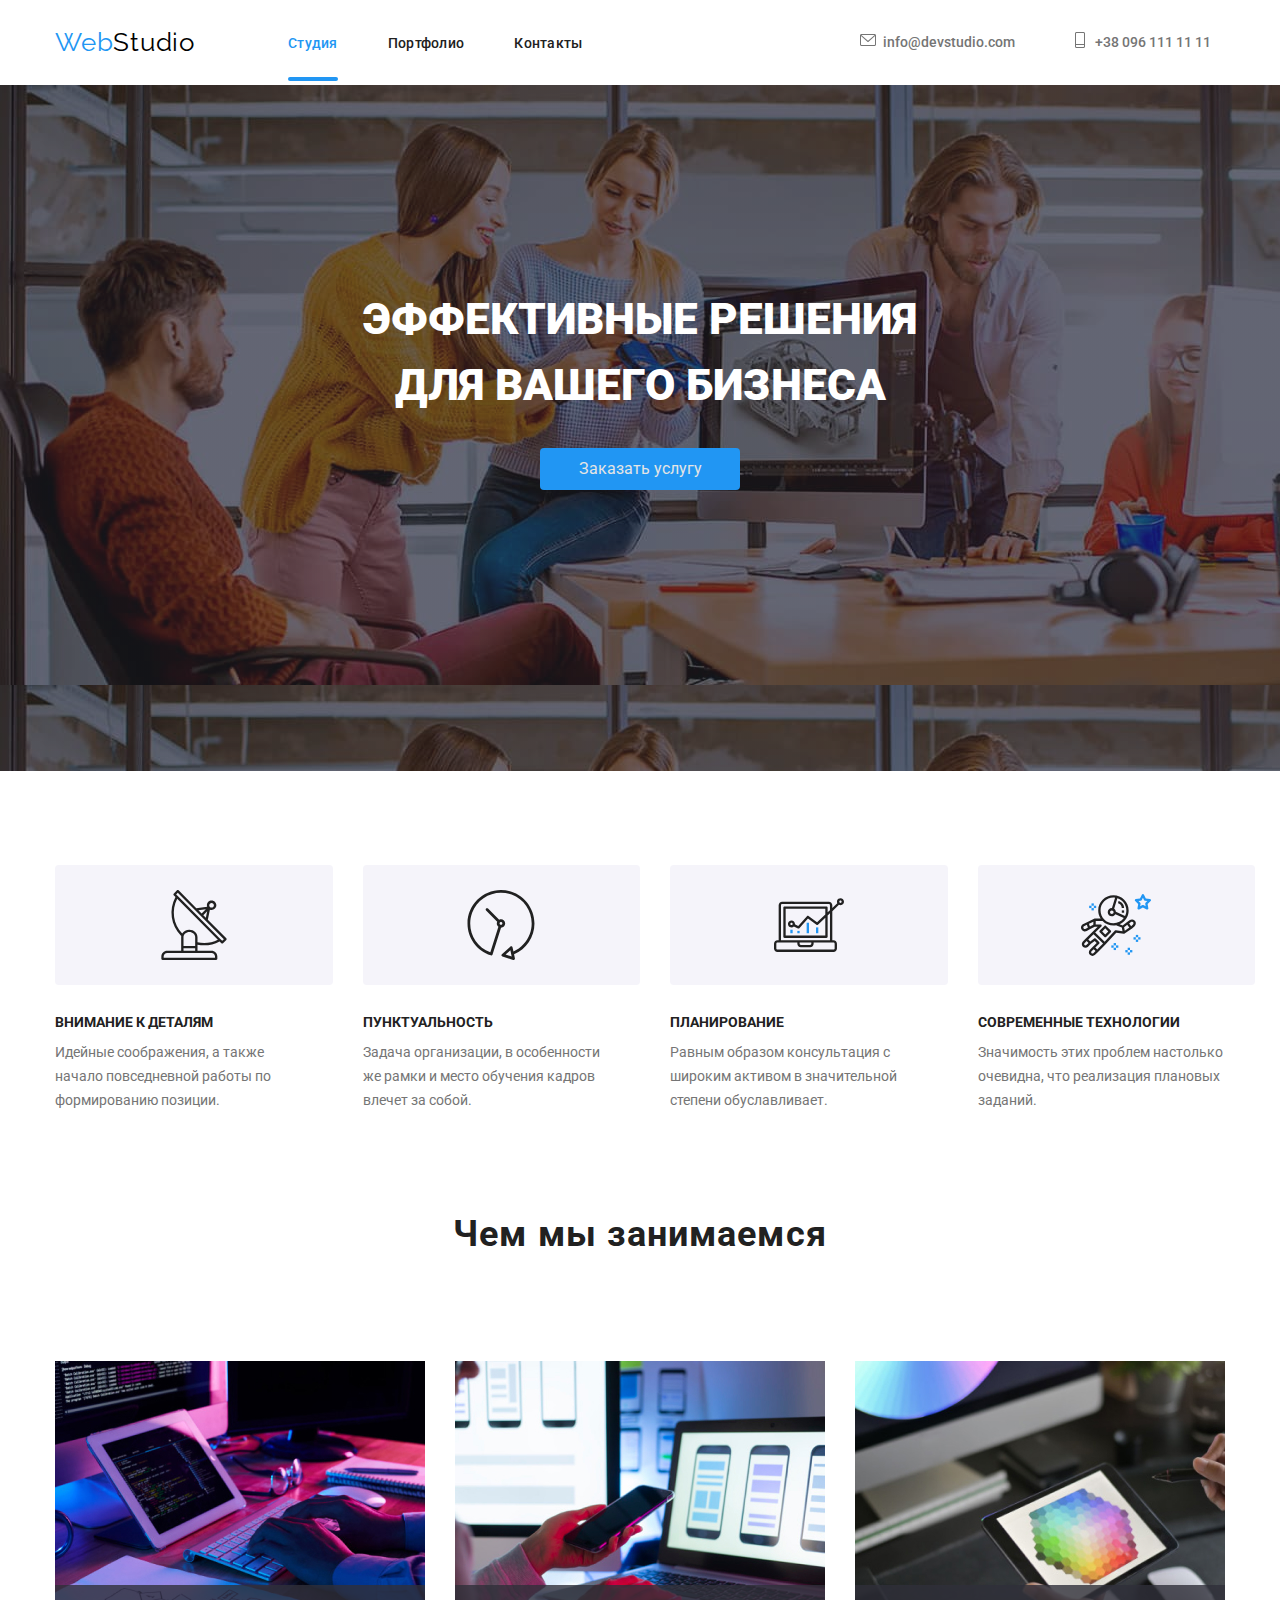
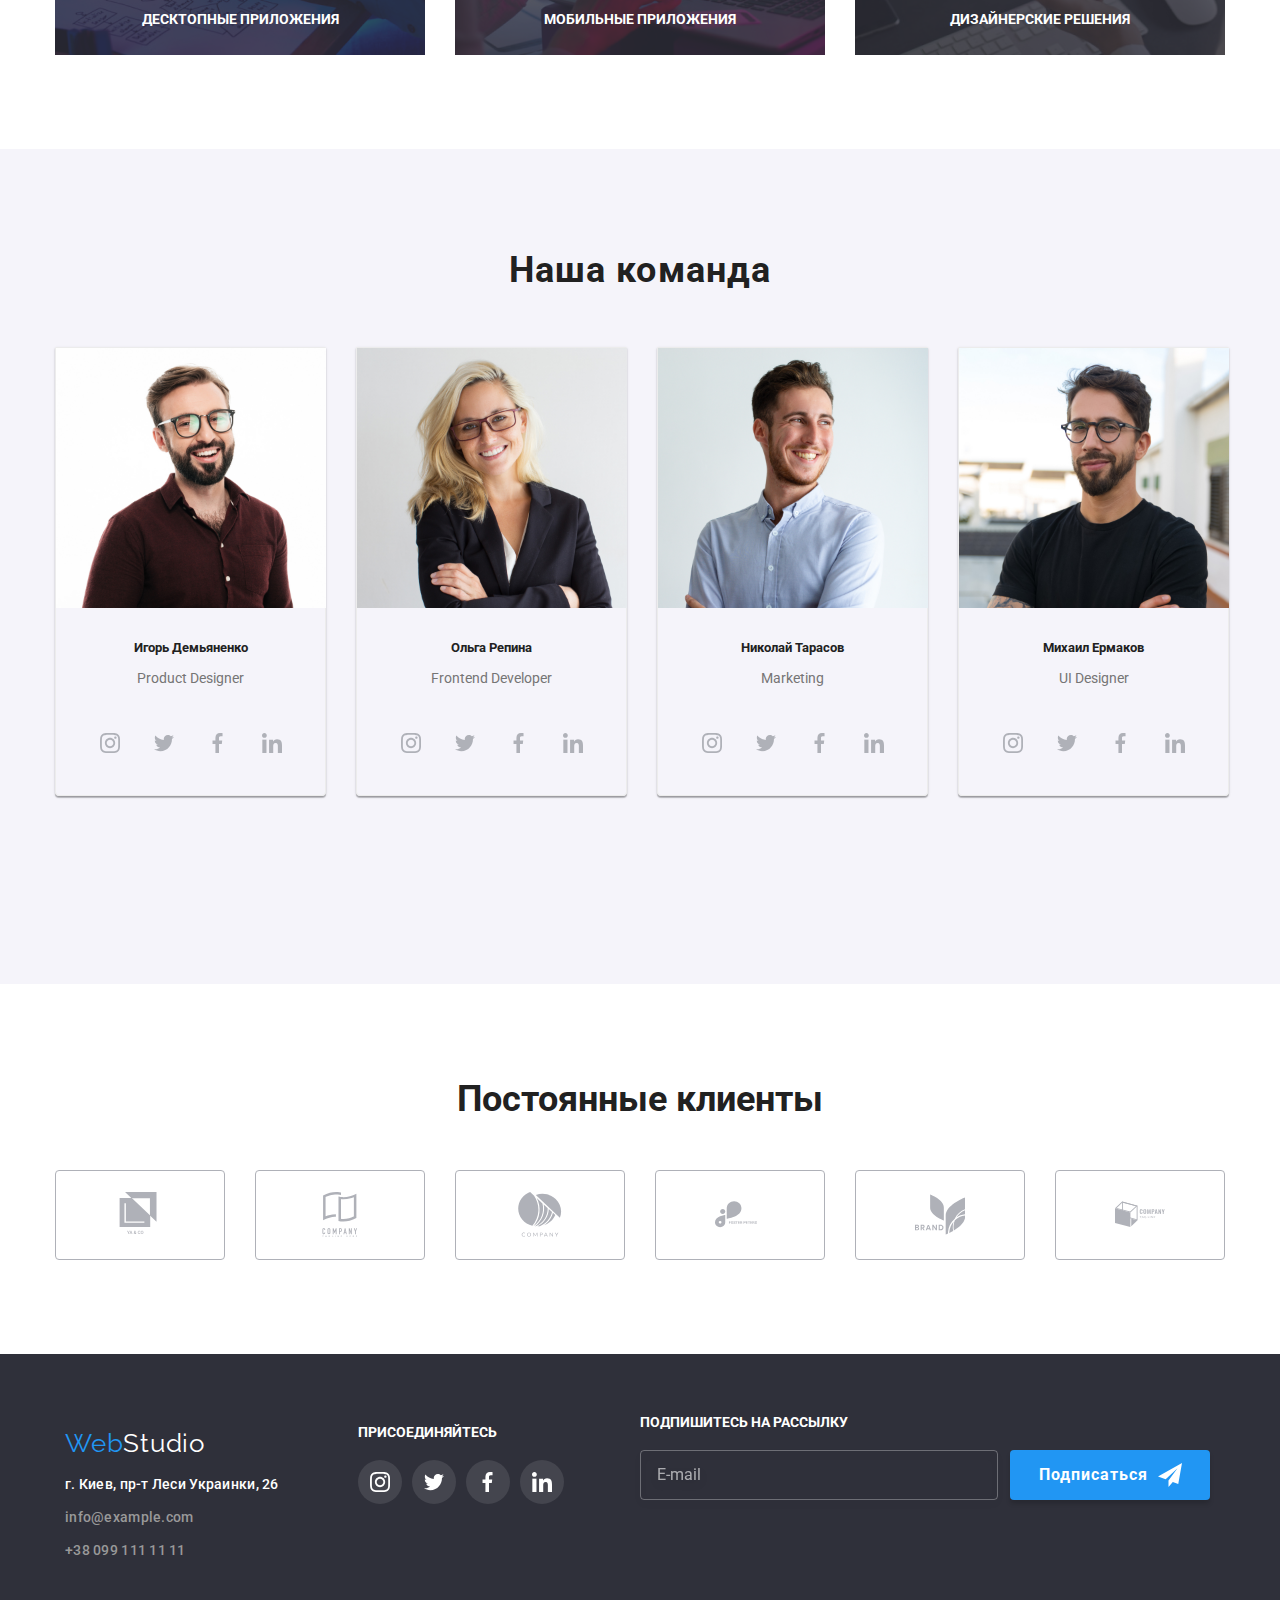
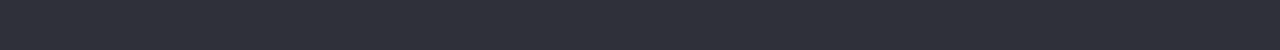
==== commit c1fa2f26: "Добавляет правки к свг названиям" ====
--- a/index.html
+++ b/index.html
@@ -23,8 +23,8 @@
         </ul>
    
     <ul class="site-nav-list-address">
-        <li class="contacts-item"><a class="address-link" href="mailto:info@devstudio.com"><svg class="address-link-icon" width="16px"height="12px"><use href="./svg/sprite/sprite.svg.svg#icon-envelope-1"></use></svg><span class="a current" class="color-address">info@devstudio.com</span></a></li>
-        <li class="contacts-item"><a class="address-link" href="tel:+380961111111"><svg class="address-link-icon" width="16px"height="10px"><use href="./svg/sprite/sprite.svg.svg#icon-Vector"></use></svg><span class="a current" class="color-address">+38 096 111 11 11</span></a></li>
+        <li class="contacts-item"><a class="address-link" href="mailto:info@devstudio.com"><svg class="address-link-icon" width="16px"height="12px"><use href="./SVG/sprite.svg#icon-envelope"></use></svg><span class="a current" class="color-address">info@devstudio.com</span></a></li>
+        <li class="contacts-item"><a class="address-link" href="tel:+380961111111"><svg class="address-link-icon" width="16px"height="10px"><use href="./SVG/sprite.svg#icon-tel"></use></svg><span class="a current" class="color-address">+38 096 111 11 11</span></a></li>
     </ul>
     </nav>
 </header>
@@ -42,21 +42,21 @@
               Имя
               <input class="modal-content-imput" type="text" name="user-name">
               <svg class="modal-content-icon" width="18px" height="18px">
-                <use href="./svgmodal/spritemodal.svg.svg#icon-person"></use>
+                <use href="./SVG/sprite.svg#icon-person"></use>
               </svg>
             </label>
              <label class="modal-content-label">
                 Телефон
               <input class="modal-content-imput" type="tel" name="user-phone"> 
               <svg class="modal-content-icon" width="18px" height="18px">
-                <use href="./svgmodal/spritemodal.svg.svg#icon-phone"></use>
+                <use href="./SVG/sprite.svg#icon-phone"></use>
               </svg>
             </label>          
             <label class="modal-content-label">
               Почта
               <input class="modal-content-imput" type="email" name="user-mail"> 
               <svg class="modal-content-icon" width="18px" height="18px">
-                <use href="./svgmodal/spritemodal.svg.svg#icon-email"></use>
+                <use href="./SVG/sprite.svg#icon-email"></use>
               </svg>
             </label>          
             <label class="modal-content-label">
@@ -67,7 +67,7 @@
               <label class="modal-content-check">
                 <input class="indent" type="checkbox" name="user-contract">
                 <span class="input-check-castom">
-                  <svg width="14px" height="13px"><use href="./svgmodalcheck/spritemodal-check.svg#icon-check"></use></svg></span>
+                  <svg width="14px" height="13px"><use href="./SVG/sprite.svg#icon-check"></use></svg></span>
                   <!--<input class="indent" type="checkbox" name="user-contract" width="11px" height="8px">-->
                 <a class="link-agreement" href=""> Соглашаюсь с рассылкой и принимаю</a><a class="link-contract" href="">Условия договора</a>
               <!--<span class="input-check-castom modal-input-check hidden">
@@ -208,22 +208,22 @@
             <p lang="en" class="paragraph">Product Designer</p>  
    <ul class="team-networks">
              <li class="team-networks-list">
-                 <a class="team-networks-links" href="https://www.instagram.com/?h1=ru" target="_blank" rel="noopener noreferer"><svg width="20px" height="20px"><use href="./svg/sprite/sprite.svg.svg#icon-instagram-2"></use>
+                 <a class="team-networks-links" href="https://www.instagram.com/?h1=ru" target="_blank" rel="noopener noreferer"><svg width="20px" height="20px"><use href="./SVG/sprite.svg#icon-instagram"></use>
                 </svg></a>
             </li>
             <li class="team-networks-list">
                 <a href="https://twitter.com/?lang=ru" target="_blank" rel="noopener noreferer" class="team-networks-links"><svg width="20px" height="20px">
-                    <use href="./svg/sprite/sprite.svg.svg#icon-Vector-1"></use>
+                    <use href="./SVG/sprite.svg#icon-twitter"></use>
                   </svg></a>
              </li>
              <li class="team-networks-list">
                 <a href="https://uk-ua.facebook.com/" target="_blank" rel="noopener noreferer" class="team-networks-links"><svg width="20px" height="20px">
-                    <use href="./svg/sprite/sprite.svg.svg#icon-Vector-2"></use>
+                    <use href="./SVG/sprite.svg#icon-facebook"></use>
                   </svg></a>
              </li>
               <li class="team-networks-list">
                 <a href="https://www.linkedin.com/" target="_blank" rel="noopener noreferer" class="team-networks-links"><svg width="20px" height="20px">
-                    <use href="./svg/sprite/sprite.svg.svg#icon-linkedin-1"></use>
+                    <use href="./SVG/sprite.svg#icon-linkedin"></use>
                   </svg></a>
               </li>
             </ul>
@@ -234,22 +234,22 @@
             <p lang="en" class="paragraph">Frontend Developer</p>
             <ul class="team-networks">
                 <li class="team-networks-list">
-                    <a class="team-networks-links" href="https://www.instagram.com/?h1=ru" target="_blank" rel="noopener noreferer"><svg width="20px" height="20px"><use href="./svg/sprite/sprite.svg.svg#icon-instagram-2">
+                    <a class="team-networks-links" href="https://www.instagram.com/?h1=ru" target="_blank" rel="noopener noreferer"><svg width="20px" height="20px"><use href="./SVG/sprite.svg#icon-instagram">
                    </use></svg></a>
                </li>
                <li class="team-networks-list">
                    <a href="https://twitter.com/?lang=ru" target="_blank" rel="noopener noreferer" class="team-networks-links"><svg width="20px" height="20px">
-                       <use href="./svg/sprite/sprite.svg.svg#icon-Vector-1"></use>
+                       <use href="./SVG/sprite.svg#icon-twitter"></use>
                      </svg></a>
                  </li>
                  <li class="team-networks-list">
                    <a href="https://uk-ua.facebook.com/" target="_blank" rel="noopener noreferer" class="team-networks-links"><svg width="20px" height="20px">
-                       <use href="./svg/sprite/sprite.svg.svg#icon-Vector-2"></use>
+                       <use href="./SVG/sprite.svg#icon-facebook"></use>
                      </svg></a>
                  </li>
                  <li class="team-networks-list">
                    <a href="https://www.linkedin.com/" target="_blank" rel="noopener noreferer" class="team-networks-links"><svg width="20px" height="20px">
-                       <use href="./svg/sprite/sprite.svg.svg#icon-linkedin-1"></use>
+                       <use href="./SVG/sprite.svg#icon-linkedin"></use>
                      </svg></a>
                  </li>
                </ul>
@@ -260,22 +260,22 @@
             <p lang="en" class="paragraph">Marketing</p>
             <ul class="team-networks">
                 <li class="team-networks-list">
-                    <a class="team-networks-links" href="https://www.instagram.com/?h1=ru" target="_blank" rel="noopener noreferer"><svg width="20px" height="20px"><use href="./svg/sprite/sprite.svg.svg#icon-instagram-2">
+                    <a class="team-networks-links" href="https://www.instagram.com/?h1=ru" target="_blank" rel="noopener noreferer"><svg width="20px" height="20px"><use href="./SVG/sprite.svg#icon-instagram">
                    </use></svg></a>
                </li>
                <li class="team-networks-list">
                    <a href="https://twitter.com/?lang=ru" target="_blank" rel="noopener noreferer" class="team-networks-links"><svg width="20px" height="20px">
-                       <use href="./svg/sprite/sprite.svg.svg#icon-Vector-1"></use>
+                       <use href="./SVG/sprite.svg#icon-twitter"></use>
                      </svg></a>
                  </li>
                  <li class="team-networks-list">
                    <a href="https://uk-ua.facebook.com/" target="_blank" rel="noopener noreferer" class="team-networks-links"><svg width="20px" height="20px">
-                       <use href="./svg/sprite/sprite.svg.svg#icon-Vector-2"></use>
+                       <use href="./SVG/sprite.svg#icon-facebook"></use>
                      </svg></a>
                  </li>
                  <li class="team-networks-list">
                    <a href="https://www.linkedin.com/" target="_blank" rel="noopener noreferer" class="team-networks-links"><svg width="20px" height="20px">
-                       <use href="./svg/sprite/sprite.svg.svg#icon-linkedin-1"></use>
+                       <use href="./SVG/sprite.svg#icon-linkedin"></use>
                      </svg></a>
                  </li>
                </ul>
@@ -287,22 +287,22 @@
             <ul class="team-networks">
                 <li class="team-networks-list">
                     <a class="team-networks-links" href="https://www.instagram.com/?h1=ru" target="_blank" rel="noopener noreferer"><svg width="20px" height="20px">
-                        <use href="./svg/sprite/sprite.svg.svg#icon-instagram-2"></use>
+                        <use href="./SVG/sprite.svg#icon-instagram"></use>
                     </svg></a>
                </li>
                <li class="team-networks-list">
                    <a href="https://twitter.com/?lang=ru" target="_blank" rel="noopener noreferer" class="team-networks-links"><svg width="20px" height="20px">
-                       <use href="./svg/sprite/sprite.svg.svg#icon-Vector-1"></use>
+                       <use href="./SVG/sprite.svg#icon-twitter"></use>
                      </svg></a>
                  </li>
                  <li class="team-networks-list">
                    <a href="https://uk-ua.facebook.com/" target="_blank" rel="noopener noreferer" class="team-networks-links"><svg width="20px" height="20px">
-                       <use href="./svg/sprite/sprite.svg.svg#icon-Vector-2"></use>
+                       <use href="./SVG/sprite.svg#icon-facebook"></use>
                      </svg></a>
                  </li>
                  <li class="team-networks-list">
                    <a href="https://www.linkedin.com/" target="_blank" rel="noopener noreferer" class="team-networks-links"><svg width="20px" height="20px">
-                       <use href="./svg/sprite/sprite.svg.svg#icon-linkedin-1"></use>
+                       <use href="./SVG/sprite.svg#icon-linkedin"></use>
                      </svg></a>
                  </li>
                </ul>
@@ -315,22 +315,22 @@
             <h6 class="title">Постоянные клиенты</h6>
             <ul class="clients-list">
             <li class="clients-item"><a href="" class="clients-links"><svg class="clients-icon" width="44px" height="50px">
-            <use href="./svg/sprite/sprite.svg.svg#icon-logo-1"></use>
+            <use href="./SVG/sprite.svg#icon-logo-1"></use>
             </svg></a></li>
             <li class="clients-item"><a href="" class="clients-links"><svg class="clients-icon" width="44px" height="50px">
-             <use href="./svg/sprite/sprite.svg.svg#icon-logo-2"></use>
+             <use href="./SVG/sprite.svg#icon-logo-2"></use>
              </svg></a></li>
             <li class="clients-item"><a href="" class="clients-links"><svg class="clients-icon" width="44px" height="50px">
-             <use href="./svg/sprite/sprite.svg.svg#icon-logo-3"></use>
+             <use href="./SVG/sprite.svg#icon-logo-3"></use>
              </svg></a></li>
              <li class="clients-item"><a href="" class="clients-links"><svg class="clients-icon" width="44px" height="50px">
-             <use href="./svg/sprite/sprite.svg.svg#icon-logo-4"></use>
+             <use href="./SVG/sprite.svg#icon-logo-4"></use>
              </svg></a></li>
             <li class="clients-item"><a href="" class="clients-links"><svg class="clients-icon" width="44px" height="50px">
-             <use href="./svg/sprite/sprite.svg.svg#icon-logo-5"></use>
+             <use href="./SVG/sprite.svg#icon-logo-5"></use>
             </svg></a></li>
             <li class="clients-item"><a href="" class="clients-links"><svg class="clients-icon" width="44px" height="50px">
-             <use href="./svg/sprite/sprite.svg.svg#icon-logo-6"></use>
+             <use href="./SVG/sprite.svg#icon-logo-6"></use>
             </svg></a></li>
             </ul>
             </div>  
@@ -362,24 +362,24 @@
     <ul class="footer-networks">
       <li class="footer-networks-list">
         <a href="https://www.instagram.com/?hl=ru" target="_blank" rel="noopener noreferer" class="footer-networks-links"> 
-            <svg width="20px" height="20px"><use href="./svg/sprite/sprite.svg.svg#icon-instagram-2"></use></svg></a>
+            <svg width="20px" height="20px"><use href="./SVG/sprite.svg#icon-instagram"></use></svg></a>
       </li>
       <li class="team-networks-list">
         <a href="https://twitter.com/?lang=ru" target="_blank" rel="noopener noreferer" class="footer-networks-links">
             <svg width="20px" height="20px">
-            <use href="./svg/sprite/sprite.svg.svg#icon-Vector-1"></use>
+            <use href="./SVG/sprite.svg#icon-twitter"></use>
           </svg></a>
       </li>
       <li class="team-networks-list">
         <a href="https://uk-ua.facebook.com/" target="_blank" rel="noopener noreferer" class="footer-networks-links"><svg
             width="20px" height="20px">
-            <use href="./svg/sprite/sprite.svg.svg#icon-Vector-2"></use>
+            <use href="./SVG/sprite.svg#icon-facebook"></use>
           </svg></a>
       </li>
       <li class="team-networks-list">
         <a href="https://www.linkedin.com/" target="_blank" rel="noopener noreferer" class="footer-networks-links"><svg
             width="20px" height="20px">
-            <use href="./svg/sprite/sprite.svg.svg#icon-linkedin-1"></use>
+            <use href="./SVG/sprite.svg#icon-linkedin"></use>
           </svg></a>
       </li>
     </ul>
@@ -394,7 +394,7 @@
     
     <button type="submit">Подписаться <svg class="footer-form-icon"
       width="24px" height="24px">
-      <use href="./svgfootermodal/spritesend.svg#icon-send"></use>
+      <use href="./SVG/sprite.svg#icon-send"></use>
     </svg></button>
   </form>
   </div>
--- a/css/main.min.css
+++ b/css/main.min.css
@@ -1,3 +1,4 @@
-:root{--primary-text-color:#757575;--title-text-color:#212121;--accent-color:#2196F3;--primary-background-color:#E5E5E5}.page{background-color:#fff;color:var(--primary-text-color);font-family:Roboto, sans-serif}.h1,h2,h3,h4,h5,h6{font-family:Roboto, sans-serif;color:#212121}.list{list-style:none;margin:0;padding:0}.link{color:inherit;text-decoration:none}.logo{color:var(--accent-color);font-family:Raleway, -apple-system, BlinkMacSystemFont, 'Segoe UI', Roboto, Oxygen, Ubuntu, Cantarell, 'Open Sans', 'Helvetica Neue', sans-serif;font-size:26px;line-height:1,19px;letter-spacing:0.03em;text-decoration:none;margin-right:93px;display:-webkit-inline-box;display:-ms-inline-flexbox;display:inline-flex}.logo-footer{color:white;margin-bottom:20px}.logo-blue-footer{color:var(--accent-color);font-family:Raleway, -apple-system, BlinkMacSystemFont, 'Segoe UI', Roboto, Oxygen, Ubuntu, Cantarell, 'Open Sans', 'Helvetica Neue', sans-serif;font-size:26px;line-height:1,19px;letter-spacing:0.03em;text-decoration:none;margin-right:93px;padding-left:0px}.accent{color:black}ul{list-style:none}address{list-style:none}.site-nav-list{display:-webkit-inline-box;display:-ms-inline-flexbox;display:inline-flex;-webkit-box-align:center;-ms-flex-align:center;align-items:center}.site-nav-list a{color:var(--title-text-color);font-family:Roboto, sans-serif;font-style:normal;font-weight:500;font-size:14px;text-decoration:none;letter-spacing:0.02em;padding-right:50px}.site-nav-list .a:hover,.site-nav-list .a:focus{color:var(--accent-color)}.site-nav-list .a .current{color:var(--accent-color)}.site-nav-list-address{display:-webkit-box;display:-ms-flexbox;display:flex;margin-left:170px}.site-nav-list-address .contacts-item+.item{margin-left:50px}.contacts-item{display:-webkit-box;display:-ms-flexbox;display:flex;margin-top:32px;margin-bottom:32px;padding-left:50px}.site-nav-list-address a{color:#757575;font-family:inherit;font-weight:500;font-size:14px;line-height:1,14px;text-decoration:none}.site-nav-list-address .a:hover,.site-nav-list-address .a:focus{color:var(--accent-color)}.site-nav-list-address .a .current{color:var(--accent-color)}.site-nav .contacts-item:last-child{margin-right:0}.main-nav{display:-webkit-inline-box;display:-ms-inline-flexbox;display:inline-flex;-webkit-box-align:center;-ms-flex-align:center;align-items:center}.color-page{color:#2196F3}.section-title{color:var(--title-text-color);font-weight:700;font-size:36px;line-height:1,7px;letter-spacing:0.03em;padding-bottom:50px;text-align:center}.hero{background-color:#2F303A}.hero-name{color:#FFFFFF}.hero-title{color:var(--title-text-color);font-style:400;font-weight:900;font-size:44px;line-height:1,36px;text-align:center;padding-bottom:30px}.center{text-align:center;border:1px solid #0000}.main-container{margin:0 auto;padding-right:15px;padding-left:15px;padding-top:200px;padding-bottom:280px;background-color:#c4c4c4;text-align:center;background-image:url(../../goit-markup-hw-04/images/images-hm4/Img2optim.jpg),-webkit-gradient(linear, left top, left bottom, from(rgba(47,48,58,0.4))),rgba(47,48,58,0.4);background-image:url(../../goit-markup-hw-04/images/images-hm4/Img2optim.jpg),linear-gradient(rgba(47,48,58,0.4)),rgba(47,48,58,0.4);background-repeat:no-repeat;background-size:cover}.button{color:var(--accent-color);font-family:inherit;background-color:#E5E5E5;font-size:16px;line-height:1,8px;font-weight:700;text-decoration:none;padding:12px 24px;display:inline-block;border:1px solid black}.button-primary{background-color:var(--accent-color);color:#E5E5E5;border-color:transparent;display:inline-block;min-width:200px;border-radius:4px;padding:10px 32px;text-align:center}.line-container{margin-left:auto;margin-right:auto;outline:1px solid #ECECEC}.portfolio .filter{display:-webkit-box;display:-ms-flexbox;display:flex;-webkit-box-pack:center;-ms-flex-pack:center;justify-content:center}.portfolio .filter-items:not(:last-child){margin-right:8px}.portfolio .filter-items{display:inline}.container.portfolio-padding{padding-top:100px;padding-bottom:50px;text-align:center}.container.portfolio-padding-img{padding-bottom:94px}.filter .link-filter{padding:6px 22px;font-family:Roboto;font-weight:500;font-size:16px;line-height:1.6;text-align:center;color:var(--title-text-color);background:#f5f4fa;border-radius:4px;border:0}.filter .link-filter:hover,.link-filter:focus{background:var(--accent-color);color:#ffffff;-webkit-box-shadow:0px 3px 1px rgba(0,0,0,0.1),0px 1px 2px rgba(0,0,0,0.08),0px 2px 2px rgba(0,0,0,0.12);box-shadow:0px 3px 1px rgba(0,0,0,0.1),0px 1px 2px rgba(0,0,0,0.08),0px 2px 2px rgba(0,0,0,0.12)}.portfolio .content{display:-webkit-box;display:-ms-flexbox;display:flex;-ms-flex-wrap:wrap;flex-wrap:wrap}.portfolio .content-items{width:calc((100% - 60px) / 3);border:1px solid #eeeeee}.portfolio .content-items:not(:nth-child(3n)){margin-right:30px}.portfolio .content-items:not(:nth-child(-n+3)){margin-top:30px}li.content-items:hover,.content-items:focus{-webkit-box-shadow:0px 1px 1px rgba(0,0,0,0.12),0px 4px 4px rgba(0,0,0,0.06),1px 4px 6px rgba(0,0,0,0.16);box-shadow:0px 1px 1px rgba(0,0,0,0.12),0px 4px 4px rgba(0,0,0,0.06),1px 4px 6px rgba(0,0,0,0.16)}.content .title{margin-top:20px;padding-left:24px;color:var(--title-text-color);font-family:Roboto;font-weight:700;font-size:18px;line-height:2;letter-spacing:0.06em}.content .type{margin-top:4px;padding-left:24px;color:#757575;font-family:Roboto;font-weight:400;font-size:16px;line-height:1.8;padding-bottom:20px}.content-overlay{position:relative;display:-webkit-box;display:-ms-flexbox;display:flex;-webkit-box-align:center;-ms-flex-align:center;align-items:center;overflow:hidden}.content-overlay::before{content:"";position:absolute;width:100%;height:100%;background:rgba(33,150,243,0.9);opacity:0;-webkit-transition-property:opacity, -webkit-transform;transition-property:opacity, -webkit-transform;transition-property:opacity, transform;transition-property:opacity, transform, -webkit-transform;-webkit-transition-duration:250ms;transition-duration:250ms;-webkit-transition-timing-function:cubic-bezier(0.4, 0, 0.2, 1);transition-timing-function:cubic-bezier(0.4, 0, 0.2, 1);-webkit-transform:translateY(100%);transform:translateY(100%)}.content .img-item:hover .content-overlay::before,.content .img-item:focus .content-overlay::before{opacity:1;-webkit-transform:translateY(0);transform:translateY(0)}.content-overlay>.description{position:absolute;margin-top:0;margin-bottom:0;padding-right:24px;padding-left:24px;font-size:18px;line-height:1.555;color:#ffffff;opacity:0;-webkit-transition-property:opacity, -webkit-transform;transition-property:opacity, -webkit-transform;transition-property:opacity, transform;transition-property:opacity, transform, -webkit-transform;-webkit-transition-duration:250ms;transition-duration:250ms;-webkit-transition-timing-function:cubic-bezier(0.4, 0, 0.2, 1);transition-timing-function:cubic-bezier(0.4, 0, 0.2, 1);-webkit-transform:translateY(100%);transform:translateY(100%)}.content .img-item:hover .description,.content .img-item:focus .description{opacity:1;-webkit-transform:translateY(0);transform:translateY(0)}.portfolio-meta .color-type{color:#757575;font-family:Roboto;font-weight:400;font-size:16px;line-height:1.8;padding-bottom:20px;margin-top:4px;padding-left:4px}.img-item{text-decoration:none}.portfolio-title{margin-top:6px;padding-left:4px;color:var(--title-text-color);font-family:Roboto;font-weight:700;font-size:18px;line-height:2;letter-spacing:0.06em}.footer-background{background-color:#2F303A;font-style:normal;font-weight:normal;font-size:14px;line-height:24px;font-family:Roboto;letter-spacing:0.02em}.footer-text-color{color:#FFFFFF}.column{float:left;width:25%;padding:10px}.row:after{content:"";display:table;clear:both}.footer-text-color-address{color:#999}html{-webkit-box-sizing:border-box;box-sizing:border-box}*,*::before,*::after{-webkit-box-sizing:inherit;box-sizing:inherit}*{margin:0;padding:0}.container{width:1200px;margin:0 auto;padding-right:15px;padding-left:15px}.header-container{width:1200px;margin:0 auto;padding-top:auto;padding-bottom:auto;padding-right:15px;padding-left:15px}.background-lengthening{background-color:#2F303A}.background-lengthening-footer{background-color:#2F303A;margin:0 auto;padding-top:60px;padding-bottom:60px;display:-webkit-box;display:-ms-flexbox;display:flex}div.background-lengthening-footer{margin:0px auto}.section-details{width:1200px;margin:0 auto;padding-right:15px;padding-left:15px;padding-top:94px;display:-webkit-box;display:-ms-flexbox;display:flex;padding-bottom:94px}.heading{display:-webkit-box;display:-ms-flexbox;display:flex;margin:0;font-size:14px;text-align:left}.main-paragraph-h2{font-weight:400;font-size:14px;line-height:1,7px;margin-top:4px;-ms-flex-wrap:wrap;flex-wrap:wrap;width:270px;text-align:left;margin-right:20px}.features .section-details{padding:94px 0px;display:-webkit-box;display:-ms-flexbox;display:flex}.section-details .items{width:calc((100% - 90px) / 4)}.section-details .items:not(:last-child){margin-right:30px}.section-details .items::before{display:block;content:'';height:120px;background-color:#f5f4fa;background-repeat:no-repeat;background-position:center;border-radius:4px}.section-details .items:nth-child(1)::before{background-image:url(../images/images-hm4/antena.svg)}.section-details .items:nth-child(2)::before{background-image:url(../images/images-hm4/clock.svg)}.section-details .items:nth-child(3)::before{background-image:url(../images/images-hm4/diagramm.svg)}.section-details .items:nth-child(4)::before{background-image:url(../images/images-hm4/astronaut.svg)}.features .heading{margin-top:30px;margin-bottom:0px;color:var(--title-text-color);font-family:Roboto;font-weight:700;font-size:14px;line-height:1.14;text-transform:uppercase}.features .main-paragraph-h2{margin-top:10px;margin-bottom:0;color:var(--primary-text-color);font-family:Roboto;font-weight:400;font-size:14px;line-height:1.7}.section-team{background-color:#F5F4FA}.images-team{display:block}.list-section-team .item-img:not(:last-child){margin-right:30px}.section-list>.list-description{padding-bottom:30px}.wrapper{width:1200px;margin-left:auto;margin-right:auto;padding-right:15px;padding-left:15px;padding-top:94px}.section-title{color:var(--title-text-color);font-weight:700;font-size:36px;line-height:1,7px;letter-spacing:0.03em;padding-bottom:50px;text-align:center}.section{display:-webkit-box;display:-ms-flexbox;display:flex;width:calc(100%-90px)/4;-webkit-box-pack:justify;-ms-flex-pack:justify;justify-content:space-between;padding-bottom:94px}.comand{width:271px;border:1px solid #ECECEC;background-color:#ffffff;-webkit-box-shadow:0px 1px 3px rgba(0,0,0,0.12),0px 1px 1px rgba(0,0,0,0.14),0px 2px 1px rgba(0,0,0,0.2);box-shadow:0px 1px 3px rgba(0,0,0,0.12),0px 1px 1px rgba(0,0,0,0.14),0px 2px 1px rgba(0,0,0,0.2);border-radius:0px 0px 4px 4px}.text-clas{margin-top:30px;margin-bottom:10px;text-align:center}.paragraph{font-weight:400;font-size:14px;line-height:1,7px;margin-top:10px;margin-bottom:0px;-ms-flex-wrap:wrap;flex-wrap:wrap;text-align:center}svg.clients-icon{fill:#AFB1B8;width:50px;height:45px}svg.clients-icon:focus,.clients-icon:hover{fill:var(--accent-color)}svg.address-link-icon{width:30px;height:16px;fill:#757575;-webkit-box-align:baseline;-ms-flex-align:baseline;align-items:baseline;padding-left:3px;padding-right:3px;float:left;overflow:hidden}.site-nav-list-address.address-link:focus .address-link-icon,.address-link:hover .address-link-icon{fill:var(--accent-color)}li.contacts-item:focus,li.contacts-item:hover{fill:var(--accent-color)}.clients-links:focus .clients-icon,.clients-links:hover .clients-icon{fill:var(--accent-color)}.wrapper{padding-top:94px;padding-bottom:94px}.section-team{margin-top:94px}.wrapper{background:#f5f4fa}.section .section{margin-top:50px;display:-webkit-box;display:-ms-flexbox;display:flex;-webkit-box-pack:center;-ms-flex-pack:center;justify-content:center}.section>.comand{background:var(--primary-bg);-webkit-box-shadow:0px 1px 3px rgba(0,0,0,0.12),0px 1px 1px rgba(0,0,0,0.14),0px 2px 1px rgba(0,0,0,0.2);box-shadow:0px 1px 3px rgba(0,0,0,0.12),0px 1px 1px rgba(0,0,0,0.14),0px 2px 1px rgba(0,0,0,0.2);border-radius:0px 0px 4px 4px}.section .comand:not(:last-child){margin-right:30px}.team-networks{display:-webkit-box;display:-ms-flexbox;display:flex;-webkit-box-pack:center;-ms-flex-pack:center;justify-content:center;margin-top:16px}.team-networks .team-networks-links{padding:12px;margin-bottom:30px;margin-top:16px;width:44px;height:44px;display:block;border-radius:50%;fill:#AFB1B8}.team-networks-list:not(:last-child){margin-right:10px}.team-networks-links:hover,.team-networks-links:focus{border-radius:50%;background-color:var(--accent-color);fill:#ffffff}.primary-section{display:-webkit-box;display:-ms-flexbox;display:flex;width:calc(100%-60px)/3;-webkit-box-pack:justify;-ms-flex-pack:justify;justify-content:space-between;padding-bottom:94px}.text-footer{padding-bottom:9px}.line-container{margin-left:auto;margin-right:auto;width:1600px;outline:1px solid #ECECEC}.examples{width:372px;height:294px;background:#FFFFFF;border:1px solid #EEEEEE}.footer-nav-list{font-family:Roboto, sans-serif;font-style:normal;font-weight:400;font-size:14px;text-decoration:none}.footer-nav-list-address a{color:#757575;font-family:inherit;font-weight:400;font-size:14px;line-height:1,5px;text-decoration:none}.footer .address{margin-top:20px;font-style:normal}.footer .map{color:#ffffff;font-family:Roboto;font-weight:400;font-size:14px;line-height:1.7;text-decoration:none}.footer .link{display:block;margin-top:9px;text-align:center;color:rgba(255,255,255,0.6);font-family:Roboto;font-weight:400;font-size:14px;line-height:1.7}.container.footer-padding{display:block;padding-top:60px;padding-bottom:60px;padding-right:0}.footer{background-color:var(--heder-footer-bg)}.footer .logo{display:inline-block;font-family:Raleway;font-weight:700;font-size:26px;line-height:1.2;color:var(--accent-color);text-decoration:none}.footer .logo-text{color:#ffffff}.footer .address{margin-top:20px;font-style:normal}.footer .map{color:#ffffff;font-family:Roboto;font-weight:400;font-size:14px;line-height:1.7;text-decoration:none}.footer .link{margin-top:9px;color:rgba(255,255,255,0.6);font-family:Roboto;font-weight:400;font-size:14px;line-height:1.7;text-decoration:none}.footer-join{display:block;margin-left:215px}.footer-join-title{margin-top:10;margin-bottom:0;font-weight:700;font-size:14px;line-height:1.142;text-transform:uppercase;color:#ffffff;margin-right:10px}.container.footer-padding{margin-right:70px}.footer-networks{display:-webkit-box;display:-ms-flexbox;display:flex;margin-top:20px;padding-right:100px;padding-top:0px}.footer-networks .footer-networks-links{padding:12px;width:44px;height:44px;display:inline-block;border-radius:50%;background-color:rgba(255,255,255,0.1);fill:#ffffff}.footer-networks-list:not(:last-child){margin-right:10px}.footer-networks-links:hover,.footer-networks-links:focus{border-radius:50%;background-color:var(--accent-color);fill:#ffffff}.clients.container{padding-bottom:94px}.clients .title{margin-top:94px;margin-bottom:0;color:var(--title-text-color);font-family:Roboto;font-weight:700;font-size:36px;line-height:1.167;text-align:center}.clients .clients-list{display:-webkit-box;display:-ms-flexbox;display:flex;-webkit-box-pack:center;-ms-flex-pack:center;justify-content:center;margin-top:50px}.clients .clients-item:not(:last-child){margin-right:30px}.clients .clients-links{display:-webkit-box;display:-ms-flexbox;display:flex;width:170px;height:90px;-webkit-box-pack:center;-ms-flex-pack:center;justify-content:center;-webkit-box-align:center;-ms-flex-align:center;align-items:center;fill:#afb1b8;border:1px solid #afb1b8;border-radius:4px}.clients .clients-links:hover,.clients .clients-links:focus .clients-icon{border:1px solid var(--accent-color);fill:var(--accent-color)}.clients-icon{display:inline-block;width:1em;height:1em;stroke-width:0;stroke:currentColor;fill:currentColor}body{font-family:-apple-system, system-ui, BlinkMacSystemFont, "Segoe UI", Roboto,- "Helvetica Neue", Arial, sans-serif;font-size:16px;font-weight:400;line-height:1.5;color:#292b2c;background-color:#fff}.modal{position:fixed;width:100%;height:100%;background-color:rgba(0,0,0,0.2);top:0;left:0;opacity:0;visibility:hidden;top:50%;left:50%;-webkit-transform:translate(-50%, -50%);transform:translate(-50%, -50%);padding:8px}.modal:target{opacity:1;visibility:visible}.modal-area{position:absolute;width:100%;height:100%;top:0;left:0}.modal-dialog{min-height:110%;position:relative;display:-webkit-box;display:-ms-flexbox;display:flex;-webkit-box-align:center;-ms-flex-align:center;align-items:center;-webkit-box-pack:center;-ms-flex-pack:center;justify-content:center;padding:40px}.modal-content{background-color:#fff;color:#000;min-width:528px;min-height:581px;padding:40px;position:relative}.close{position:absolute;color:#000;font-size:11px;text-decoration:none;width:30px;height:30px;border:1px solid rgba(0,0,0,0.1);border-radius:50%;-webkit-box-sizing:border-box;box-sizing:border-box;float:right;font-family:sans-serif;font-size:17px;font-weight:normal;line-height:center;text-shadow:0 1px 0 #fff;text-align:center;background:#fff;left:92%;top:2%}.close:hover,.close:focus{color:var(--accent-color)}.modal-title{width:448px;height:23px;left:576px;top:261px;margin-top:2px;margin-bottom:12px;font-family:Roboto;font-style:normal;font-weight:bold;font-size:20px;line-height:23px;text-align:center;letter-spacing:0.03em;color:#212121}.modal-content-label{position:relative;display:block;font-weight:400;font-size:12px;line-height:1.166;letter-spacing:0.01em;color:var(--secondary-text-color)}.modal-content-label:nth-child(n+3){margin-top:10px}.modal-content-imput{margin-top:4px;padding-top:12px;padding-right:16px;padding-bottom:12px;padding-left:35px;display:block;border:1px solid rgba(33,33,33,0.2);border-radius:4px;width:100%;resize:none;-webkit-transition-property:border;transition-property:border;-webkit-transition-duration:250ms;transition-duration:250ms;-webkit-transition-timing-function:cubic-bezier(0.4, 0, 0.2, 1);transition-timing-function:cubic-bezier(0.4, 0, 0.2, 1)}.modal-content-imput:focus,.modal-content-imput:hover{border:1px solid var(--accent-color)}.modal-content-imput:focus ~ .modal-content-icon,.modal-content-imput:hover ~ .modal-content-icon{fill:var(--accent-color)}.modal-content-imput.coments{padding-left:16px;height:120px}.modal-content-imput.coments::-webkit-input-placeholder{color:rgba(117,117,117,0.5)}.modal-content-imput.coments:-ms-input-placeholder{color:rgba(117,117,117,0.5)}.modal-content-imput.coments::-ms-input-placeholder{color:rgba(117,117,117,0.5)}.modal-content-imput.coments::placeholder{color:rgba(117,117,117,0.5)}.modal-content-icon{position:absolute;top:50%;left:12px;-webkit-transition-property:fill;transition-property:fill;-webkit-transition-duration:250ms;transition-duration:250ms;-webkit-transition-timing-function:cubic-bezier(0.4, 0, 0.2, 1);transition-timing-function:cubic-bezier(0.4, 0, 0.2, 1)}.modal-content-check{display:-webkit-box;display:-ms-flexbox;display:flex;color:#757575;margin-top:20px;margin-right:auto;margin-left:auto;font-weight:400;font-size:14px;line-height:1.7;-webkit-box-align:center;-ms-flex-align:center;align-items:center;-webkit-box-orient:horizontal;-webkit-box-direction:normal;-ms-flex-direction:row;flex-direction:row}.checkwindow{display:block;padding-left:20px}.link-contract{margin-left:4px;color:var(--accent-color);text-decoration:underline;text-align:center;font-family:Roboto;font-style:normal;font-weight:normal;font-size:14px;line-height:24px;letter-spacing:0.03em}.link-agreement{text-decoration:none;color:#757575;text-align:center;font-family:Roboto;font-style:normal;font-weight:normal;font-size:14px;line-height:24px;letter-spacing:0.03em}.input-check-castom{display:-webkit-box;display:-ms-flexbox;display:flex;-webkit-box-align:center;-ms-flex-align:center;align-items:center;margin-right:7px;width:16px;height:15px;border:2px solid #212121;border-radius:4px;fill:#ffffff;background-color:#ffffff;-webkit-transition-property:background-color, border-color;transition-property:background-color, border-color;-webkit-transition-duration:250ms;transition-duration:250ms;-webkit-transition-timing-function:cubic-bezier(0.4, 0, 0.2, 1);transition-timing-function:cubic-bezier(0.4, 0, 0.2, 1)}.input-check-castom svg{display:inline-block;width:16px;height:15px;fill:#FFFFFF}.indent:checked ~ .input-check-castom{background-color:var(--accent-color);border-color:var(--accent-color)}.indent{position:absolute;width:1px;height:1px;margin:-1px;border:0;padding:0;clip:rect(0 0 0 0);overflow:hidden}.modal-input-check:checked ~ .input-check-castom{background-color:var(--accent-color);border-color:var(--accent-color)}.modal-content-check .link{margin-left:4px;color:var(--accent-color);text-decoration:underline}.modal-content-button{margin-top:30px;margin-right:auto;margin-left:auto;padding-top:10px;padding-right:55px;padding-bottom:10px;padding-left:56px;position:relative;left:50%;-webkit-transform:translate(-50%, 0);transform:translate(-50%, 0);font-weight:700;font-size:16px;line-height:1.875;letter-spacing:0.06em;color:#ffffff;background-color:#2196f3;-webkit-box-shadow:0px 4px 4px rgba(0,0,0,0.15);box-shadow:0px 4px 4px rgba(0,0,0,0.15);border-radius:4px;border:0;-webkit-transition-property:background-color;transition-property:background-color;-webkit-transition-duration:250ms;transition-duration:250ms;-webkit-transition-timing-function:cubic-bezier(0.4, 0, 0.2, 1);transition-timing-function:cubic-bezier(0.4, 0, 0.2, 1)}.modal-content-button:hover,.modal-content-button:focus{background:#188ce8;-webkit-box-shadow:0px 4px 4px rgba(0,0,0,0.15);box-shadow:0px 4px 4px rgba(0,0,0,0.15);border-radius:4px}.portfolio-meta{padding:20px 24px;border-right:1px solid #eeeeee;border-bottom:1px solid #eeeeee;border-left:1px solid #eeeeee;border-top:none;-webkit-box-sizing:border-box;box-sizing:border-box}.portfolio-actions:focus,.portfolio-actions:hover{opacity:1;-webkit-transform:translateY(0);transform:translateY(0);color:white;position:relative}.menu-link::after{content:"";display:block;width:50%;height:4px;background-color:var(--accent-color);border-radius:2px}.wedo .list-margin{margin-top:50px;display:-webkit-box;display:-ms-flexbox;display:flex}.list-margin .item-img{position:relative}.list-margin .item-img:not(:last-child){margin-right:30px}.wedo .title{margin-top:0;margin-bottom:0;color:var(--primary-text-color);font-weight:700;font-size:36px;line-height:1.2;text-align:center}.img-block{display:block}.wedo .wedo-content{position:absolute;bottom:0;margin-top:0;margin-bottom:0;padding-top:27px;padding-bottom:27px;width:100%;font-weight:700;font-size:14px;line-height:1.14;text-align:center;text-transform:uppercase;background-color:rgba(47,48,58,0.8);color:#ffffff}.link.current{position:relative;color:var(--accent-color)}.link.current::after{content:'';display:block;position:absolute;left:0;bottom:-30px;height:4px;width:50%;background-color:var(--accent-color);border-radius:2px}.link.currentSecond{position:relative;color:var(--accent-color)}.link.currentSecond::after{content:'';display:block;position:absolute;left:0;bottom:-35px;height:4px;width:78px;background-color:var(--accent-color);border-radius:2px}.link:hover,.link:focus{color:var(--accent-color)}.footer-form{display:-webkit-box;display:-ms-flexbox;display:flex;-webkit-box-align:end;-ms-flex-align:end;align-items:flex-end}.footer-mai-input{display:-webkit-box;display:-ms-flexbox;display:flex;-webkit-box-orient:vertical;-webkit-box-direction:normal;-ms-flex-direction:column;flex-direction:column}.footer-mai-input .helper::-webkit-input-placeholder{color:rgba(255,255,255,0.6)}.footer-mai-input .helper:-ms-input-placeholder{color:rgba(255,255,255,0.6)}.footer-mai-input .helper::-ms-input-placeholder{color:rgba(255,255,255,0.6)}.footer-mai-input .helper::placeholder{color:rgba(255,255,255,0.6)}.footer-mai-input label{font-weight:700;font-size:14px;line-height:1.142;text-transform:uppercase;color:#ffffff}.footer-mai-input input{margin-top:20px;padding-top:15px;padding-right:16px;padding-bottom:15px;padding-left:16px;width:358px;color:white;border:1px solid rgba(255,255,255,0.3);-webkit-filter:drop-shadow(0px 4px 4px rgba(0,0,0,0.15));filter:drop-shadow(0px 4px 4px rgba(0,0,0,0.15));border-radius:4px;background-color:transparent}.footer-form-container{float:left}.footer-form-container button{margin-left:12px;padding-top:10px;padding-right:28px;padding-bottom:10px;padding-left:29px;display:-webkit-box;display:-ms-flexbox;display:flex;-webkit-box-align:center;-ms-flex-align:center;align-items:center;font-weight:700;font-size:16px;line-height:1.875;letter-spacing:0.06em;color:#ffffff;background-color:var(--accent-color);border:0;-webkit-box-shadow:0px 4px 4px rgba(0,0,0,0.15);box-shadow:0px 4px 4px rgba(0,0,0,0.15);border-radius:4px}.footer-form-icon{margin-left:10px;fill:#FFFFFF}
+.h1,h2,h3,h4,h5,h6{font-family:Roboto, sans-serif;color:#212121}.page{background-color:#fff;color:#757575;font-family:Roboto, sans-serif}.list{list-style:none;margin:0;padding:0}.link{color:inherit;text-decoration:none}ul{list-style:none}address{list-style:none}html{-webkit-box-sizing:border-box;box-sizing:border-box}*,*::before,*::after{-webkit-box-sizing:inherit;box-sizing:inherit}*{margin:0;padding:0}.container{width:1200px;margin:0 auto;padding-right:15px;padding-left:15px}.header-container{width:1200px;margin:0 auto;padding-top:auto;padding-bottom:auto;padding-right:15px;padding-left:15px}.h1,h2,h3,h4,h5,h6{font-family:Roboto, sans-serif;color:#212121}.page{background-color:#fff;color:#757575;font-family:Roboto, sans-serif}.list{list-style:none;margin:0;padding:0}.link{color:inherit;text-decoration:none}ul{list-style:none}address{list-style:none}html{-webkit-box-sizing:border-box;box-sizing:border-box}*,*::before,*::after{-webkit-box-sizing:inherit;box-sizing:inherit}*{margin:0;padding:0}.container{width:1200px;margin:0 auto;padding-right:15px;padding-left:15px}.header-container{width:1200px;margin:0 auto;padding-top:auto;padding-bottom:auto;padding-right:15px;padding-left:15px}.logo{color:#2196F3;font-family:Raleway, -apple-system, BlinkMacSystemFont, 'Segoe UI', Roboto, Oxygen, Ubuntu, Cantarell, 'Open Sans', 'Helvetica Neue', sans-serif;font-size:26px;line-height:1,19px;letter-spacing:0.03em;text-decoration:none;margin-right:93px;display:-webkit-inline-box;display:-ms-inline-flexbox;display:inline-flex}.logo-footer{color:white;margin-bottom:20px}.logo-blue-footer{color:#2196F3;font-family:Raleway, -apple-system, BlinkMacSystemFont, 'Segoe UI', Roboto, Oxygen, Ubuntu, Cantarell, 'Open Sans', 'Helvetica Neue', sans-serif;font-size:26px;line-height:1,19px;letter-spacing:0.03em;text-decoration:none;margin-right:93px;padding-left:0px}.accent{color:black}.h1,h2,h3,h4,h5,h6{font-family:Roboto, sans-serif;color:#212121}.page{background-color:#fff;color:#757575;font-family:Roboto, sans-serif}.list{list-style:none;margin:0;padding:0}.link{color:inherit;text-decoration:none}ul{list-style:none}address{list-style:none}html{-webkit-box-sizing:border-box;box-sizing:border-box}*,*::before,*::after{-webkit-box-sizing:inherit;box-sizing:inherit}*{margin:0;padding:0}.container{width:1200px;margin:0 auto;padding-right:15px;padding-left:15px}.header-container{width:1200px;margin:0 auto;padding-top:auto;padding-bottom:auto;padding-right:15px;padding-left:15px}.site-nav-list{display:-webkit-inline-box;display:-ms-inline-flexbox;display:inline-flex;-webkit-box-align:center;-ms-flex-align:center;align-items:center}.site-nav-list.a:hover,.site-nav-list.a:focus{color:#2196F3}.site-nav-list a{color:#212121;font-family:Roboto, sans-serif;font-style:normal;font-weight:500;font-size:14px;text-decoration:none;letter-spacing:0.02em;padding-right:50px}.site-nav-list .a .current{color:#2196F3}.site-nav-list-address{display:-webkit-box;display:-ms-flexbox;display:flex;margin-left:170px}.site-nav-list-address .contacts-item+.item{margin-left:50px}.contacts-item{display:-webkit-box;display:-ms-flexbox;display:flex;margin-top:32px;margin-bottom:32px;padding-left:50px}.site-nav-list-address a{color:#757575;font-family:inherit;font-weight:500;font-size:14px;line-height:1,14px;text-decoration:none}.site-nav-list-address a:hover,.site-nav-list-address a:focus{color:#2196F3}.site-nav-list-address a.current{color:#2196F3}.site-nav .contacts-item:last-child{margin-right:0}.link.current{position:relative;color:#2196F3}.link.current::after{content:'';display:block;position:absolute;left:0;bottom:-30px;height:4px;width:50%;background-color:#2196F3;border-radius:2px}.link.currentSecond{position:relative;color:#2196F3}.link.currentSecond::after{content:'';display:block;position:absolute;left:0;bottom:-35px;height:4px;width:78px;background-color:#2196F3;border-radius:2px}.link:hover,.link:focus{color:#2196F3}.color-page{color:#2196F3}svg.address-link-icon{width:30px;height:16px;fill:#757575;-webkit-box-align:baseline;-ms-flex-align:baseline;align-items:baseline;padding-left:3px;padding-right:3px;float:left;overflow:hidden}.site-nav-list-address.address-link:focus .address-link-icon,.address-link:hover .address-link-icon{fill:#2196F3}li.contacts-item:focus,li.contacts-item:hover{fill:#2196F3}.site-nav-list{display:-webkit-inline-box;display:-ms-inline-flexbox;display:inline-flex;-webkit-box-align:center;-ms-flex-align:center;align-items:center}.site-nav-list.a:hover,.site-nav-list.a:focus{color:#2196F3}.site-nav-list a{color:#212121;font-family:Roboto, sans-serif;font-style:normal;font-weight:500;font-size:14px;text-decoration:none;letter-spacing:0.02em;padding-right:50px}.site-nav-list .a .current{color:#2196F3}.site-nav-list-address{display:-webkit-box;display:-ms-flexbox;display:flex;margin-left:170px}.site-nav-list-address .contacts-item+.item{margin-left:50px}.contacts-item{display:-webkit-box;display:-ms-flexbox;display:flex;margin-top:32px;margin-bottom:32px;padding-left:50px}.site-nav-list-address a{color:#757575;font-family:inherit;font-weight:500;font-size:14px;line-height:1,14px;text-decoration:none}.site-nav-list-address a:hover,.site-nav-list-address a:focus{color:#2196F3}.site-nav-list-address a.current{color:#2196F3}.site-nav .contacts-item:last-child{margin-right:0}.link.current{position:relative;color:#2196F3}.link.current::after{content:'';display:block;position:absolute;left:0;bottom:-30px;height:4px;width:50%;background-color:#2196F3;border-radius:2px}.link.currentSecond{position:relative;color:#2196F3}.link.currentSecond::after{content:'';display:block;position:absolute;left:0;bottom:-35px;height:4px;width:78px;background-color:#2196F3;border-radius:2px}.link:hover,.link:focus{color:#2196F3}.color-page{color:#2196F3}svg.address-link-icon{width:30px;height:16px;fill:#757575;-webkit-box-align:baseline;-ms-flex-align:baseline;align-items:baseline;padding-left:3px;padding-right:3px;float:left;overflow:hidden}.site-nav-list-address.address-link:focus .address-link-icon,.address-link:hover .address-link-icon{fill:#2196F3}li.contacts-item:focus,li.contacts-item:hover{fill:#2196F3}.main-nav{display:-webkit-inline-box;display:-ms-inline-flexbox;display:inline-flex;-webkit-box-align:center;-ms-flex-align:center;align-items:center}.site-nav-list{display:-webkit-inline-box;display:-ms-inline-flexbox;display:inline-flex;-webkit-box-align:center;-ms-flex-align:center;align-items:center}.site-nav-list.a:hover,.site-nav-list.a:focus{color:#2196F3}.site-nav-list a{color:#212121;font-family:Roboto, sans-serif;font-style:normal;font-weight:500;font-size:14px;text-decoration:none;letter-spacing:0.02em;padding-right:50px}.site-nav-list .a .current{color:#2196F3}.site-nav-list-address{display:-webkit-box;display:-ms-flexbox;display:flex;margin-left:170px}.site-nav-list-address .contacts-item+.item{margin-left:50px}.contacts-item{display:-webkit-box;display:-ms-flexbox;display:flex;margin-top:32px;margin-bottom:32px;padding-left:50px}.site-nav-list-address a{color:#757575;font-family:inherit;font-weight:500;font-size:14px;line-height:1,14px;text-decoration:none}.site-nav-list-address a:hover,.site-nav-list-address a:focus{color:#2196F3}.site-nav-list-address a.current{color:#2196F3}.site-nav .contacts-item:last-child{margin-right:0}.link.current{position:relative;color:#2196F3}.link.current::after{content:'';display:block;position:absolute;left:0;bottom:-30px;height:4px;width:50%;background-color:#2196F3;border-radius:2px}.link.currentSecond{position:relative;color:#2196F3}.link.currentSecond::after{content:'';display:block;position:absolute;left:0;bottom:-35px;height:4px;width:78px;background-color:#2196F3;border-radius:2px}.link:hover,.link:focus{color:#2196F3}.color-page{color:#2196F3}svg.address-link-icon{width:30px;height:16px;fill:#757575;-webkit-box-align:baseline;-ms-flex-align:baseline;align-items:baseline;padding-left:3px;padding-right:3px;float:left;overflow:hidden}.site-nav-list-address.address-link:focus .address-link-icon,.address-link:hover .address-link-icon{fill:#2196F3}li.contacts-item:focus,li.contacts-item:hover{fill:#2196F3}.section-title{color:#212121;font-weight:700;font-size:36px;line-height:1,7px;letter-spacing:0.03em;padding-bottom:50px;text-align:center}.section-details{width:1200px;margin:0 auto;padding-right:15px;padding-left:15px;padding-top:94px;display:-webkit-box;display:-ms-flexbox;display:flex;padding-bottom:94px}.heading{display:-webkit-box;display:-ms-flexbox;display:flex;margin:0;font-size:14px;text-align:left}.main-paragraph-h2{font-weight:400;font-size:14px;line-height:1,7px;margin-top:4px;-ms-flex-wrap:wrap;flex-wrap:wrap;width:270px;text-align:left;margin-right:20px}.features .section-details{padding:94px 0px;display:-webkit-box;display:-ms-flexbox;display:flex}.section-details .items{width:calc((100% - 90px) / 4)}.section-details .items:not(:last-child){margin-right:30px}.section-details .items::before{display:block;content:'';height:120px;background-color:#f5f4fa;background-repeat:no-repeat;background-position:center;border-radius:4px}.section-details .items:nth-child(1)::before{background-image:url(../images/images-hm4/antena.svg)}.section-details .items:nth-child(2)::before{background-image:url(../images/images-hm4/clock.svg)}.section-details .items:nth-child(3)::before{background-image:url(../images/images-hm4/diagramm.svg)}.section-details .items:nth-child(4)::before{background-image:url(../images/images-hm4/astronaut.svg)}.features .heading{margin-top:30px;margin-bottom:0px;color:#212121;font-family:Roboto;font-weight:700;font-size:14px;line-height:1.14;text-transform:uppercase}.features .main-paragraph-h2{margin-top:10px;margin-bottom:0;color:#757575;font-family:Roboto;font-weight:400;font-size:14px;line-height:1.7}.hero{background-color:#2F303A;background-image:url(../images/images-hm4/Img2optim.jpg)}.hero-name{color:#FFFFFF}.hero-title{color:#212121;font-style:400;font-weight:900;font-size:44px;line-height:1,36px;text-align:center;padding-bottom:30px}.center{text-align:center;border:1px solid #0000}.main-container{margin:0 auto;padding-right:15px;padding-left:15px;padding-top:200px;padding-bottom:280px;background-color:#2f303a;text-align:center;background-image:-webkit-gradient(linear, left top, right top, from(rgba(47,48,58,0.4)), to(rgba(47,48,58,0.4))),url("../images/images-hm4/Img2optim.jpg");background-image:linear-gradient(to right, rgba(47,48,58,0.4), rgba(47,48,58,0.4)),url("../images/images-hm4/Img2optim.jpg")}.hero{background-color:#2F303A;background-image:url(../images/images-hm4/Img2optim.jpg)}.hero-name{color:#FFFFFF}.hero-title{color:#212121;font-style:400;font-weight:900;font-size:44px;line-height:1,36px;text-align:center;padding-bottom:30px}.center{text-align:center;border:1px solid #0000}.main-container{margin:0 auto;padding-right:15px;padding-left:15px;padding-top:200px;padding-bottom:280px;background-color:#2f303a;text-align:center;background-image:-webkit-gradient(linear, left top, right top, from(rgba(47,48,58,0.4)), to(rgba(47,48,58,0.4))),url("../images/images-hm4/Img2optim.jpg");background-image:linear-gradient(to right, rgba(47,48,58,0.4), rgba(47,48,58,0.4)),url("../images/images-hm4/Img2optim.jpg")}.button-primary{background-color:#2196F3;color:#E5E5E5;border-color:transparent;display:inline-block;min-width:200px;border-radius:4px;padding:10px 32px;text-align:center}.button{color:#2196F3;font-family:inherit;background-color:#E5E5E5;font-size:16px;line-height:1,8px;font-weight:700;text-decoration:none;padding:12px 24px;display:inline-block;border:1px solid black}.filter .link-filter{padding:6px 22px;font-family:Roboto;font-weight:500;font-size:16px;line-height:1.6;text-align:center;color:#212121;background:#f5f4fa;border-radius:4px;border:0}.filter .link-filter:hover,.link-filter:focus{background:#2196F3;color:#ffffff;-webkit-box-shadow:0px 3px 1px rgba(0,0,0,0.1),0px 1px 2px rgba(0,0,0,0.08),0px 2px 2px rgba(0,0,0,0.12);box-shadow:0px 3px 1px rgba(0,0,0,0.1),0px 1px 2px rgba(0,0,0,0.08),0px 2px 2px rgba(0,0,0,0.12)}.footer-form-container button{margin-left:12px;padding-top:10px;padding-right:28px;padding-bottom:10px;padding-left:29px;display:-webkit-box;display:-ms-flexbox;display:flex;-webkit-box-align:center;-ms-flex-align:center;align-items:center;font-weight:700;font-size:16px;line-height:1.875;letter-spacing:0.06em;color:#ffffff;background-color:#2196F3;border:0;-webkit-box-shadow:0px 4px 4px rgba(0,0,0,0.15);box-shadow:0px 4px 4px rgba(0,0,0,0.15);border-radius:4px}.menu-link::after{content:"";display:block;width:50%;height:4px;background-color:#2196F3;border-radius:2px}.line-container{margin-left:auto;margin-right:auto;outline:1px solid #ECECEC}.line-container{margin-left:auto;margin-right:auto;width:1600px;outline:1px solid #ECECEC}.portfolio .filter{display:-webkit-box;display:-ms-flexbox;display:flex;-webkit-box-pack:center;-ms-flex-pack:center;justify-content:center}.portfolio .filter-items:not(:last-child){margin-right:8px}.portfolio .filter-items{display:inline}.container.portfolio-padding{padding-top:100px;padding-bottom:50px;text-align:center}.container.portfolio-padding-img{padding-bottom:94px}.portfolio .content{display:-webkit-box;display:-ms-flexbox;display:flex;-ms-flex-wrap:wrap;flex-wrap:wrap}.portfolio .content-items{width:calc((100% - 60px) / 3);border:1px solid #eeeeee}.portfolio .content-items:not(:nth-child(3n)){margin-right:30px}.portfolio .content-items:not(:nth-child(-n+3)){margin-top:30px}li.content-items:hover,.content-items:focus{-webkit-box-shadow:0px 1px 1px rgba(0,0,0,0.12),0px 4px 4px rgba(0,0,0,0.06),1px 4px 6px rgba(0,0,0,0.16);box-shadow:0px 1px 1px rgba(0,0,0,0.12),0px 4px 4px rgba(0,0,0,0.06),1px 4px 6px rgba(0,0,0,0.16)}.content .title{margin-top:20px;padding-left:24px;color:#212121;font-family:Roboto;font-weight:700;font-size:18px;line-height:2;letter-spacing:0.06em}.content .type{margin-top:4px;padding-left:24px;color:#757575;font-family:Roboto;font-weight:400;font-size:16px;line-height:1.8;padding-bottom:20px}.content-overlay{position:relative;display:-webkit-box;display:-ms-flexbox;display:flex;-webkit-box-align:center;-ms-flex-align:center;align-items:center;overflow:hidden}.content-overlay::before{content:"";position:absolute;width:100%;height:100%;background:rgba(33,150,243,0.9);opacity:0;-webkit-transition-property:opacity, -webkit-transform;transition-property:opacity, -webkit-transform;transition-property:opacity, transform;transition-property:opacity, transform, -webkit-transform;-webkit-transition-duration:250ms;transition-duration:250ms;-webkit-transition-timing-function:cubic-bezier(0.4, 0, 0.2, 1);transition-timing-function:cubic-bezier(0.4, 0, 0.2, 1);-webkit-transform:translateY(100%);transform:translateY(100%)}.content .img-item:hover .content-overlay::before,.content .img-item:focus .content-overlay::before{opacity:1;-webkit-transform:translateY(0);transform:translateY(0)}.content-overlay>.description{position:absolute;margin-top:0;margin-bottom:0;padding-right:24px;padding-left:24px;font-size:18px;line-height:1.555;color:#ffffff;opacity:0;-webkit-transition-property:opacity, -webkit-transform;transition-property:opacity, -webkit-transform;transition-property:opacity, transform;transition-property:opacity, transform, -webkit-transform;-webkit-transition-duration:250ms;transition-duration:250ms;-webkit-transition-timing-function:cubic-bezier(0.4, 0, 0.2, 1);transition-timing-function:cubic-bezier(0.4, 0, 0.2, 1);-webkit-transform:translateY(100%);transform:translateY(100%)}.content .img-item:hover .description,.content .img-item:focus .description{opacity:1;-webkit-transform:translateY(0);transform:translateY(0)}.portfolio-meta .color-type{color:#757575;font-family:Roboto;font-weight:400;font-size:16px;line-height:1.8;padding-bottom:20px;margin-top:4px;padding-left:4px}.img-item{text-decoration:none}.portfolio-title{margin-top:6px;padding-left:4px;color:#212121;font-family:Roboto;font-weight:700;font-size:18px;line-height:2;letter-spacing:0.06em}.portfolio-meta{padding:20px 24px;border-right:1px solid #eeeeee;border-bottom:1px solid #eeeeee;border-left:1px solid #eeeeee;border-top:none;-webkit-box-sizing:border-box;box-sizing:border-box}.portfolio-actions:focus,.portfolio-actions:hover{opacity:1;-webkit-transform:translateY(0);transform:translateY(0);color:white;position:relative}.button-primary{background-color:#2196F3;color:#E5E5E5;border-color:transparent;display:inline-block;min-width:200px;border-radius:4px;padding:10px 32px;text-align:center}.button{color:#2196F3;font-family:inherit;background-color:#E5E5E5;font-size:16px;line-height:1,8px;font-weight:700;text-decoration:none;padding:12px 24px;display:inline-block;border:1px solid black}.filter .link-filter{padding:6px 22px;font-family:Roboto;font-weight:500;font-size:16px;line-height:1.6;text-align:center;color:#212121;background:#f5f4fa;border-radius:4px;border:0}.filter .link-filter:hover,.link-filter:focus{background:#2196F3;color:#ffffff;-webkit-box-shadow:0px 3px 1px rgba(0,0,0,0.1),0px 1px 2px rgba(0,0,0,0.08),0px 2px 2px rgba(0,0,0,0.12);box-shadow:0px 3px 1px rgba(0,0,0,0.1),0px 1px 2px rgba(0,0,0,0.08),0px 2px 2px rgba(0,0,0,0.12)}.footer-form-container button{margin-left:12px;padding-top:10px;padding-right:28px;padding-bottom:10px;padding-left:29px;display:-webkit-box;display:-ms-flexbox;display:flex;-webkit-box-align:center;-ms-flex-align:center;align-items:center;font-weight:700;font-size:16px;line-height:1.875;letter-spacing:0.06em;color:#ffffff;background-color:#2196F3;border:0;-webkit-box-shadow:0px 4px 4px rgba(0,0,0,0.15);box-shadow:0px 4px 4px rgba(0,0,0,0.15);border-radius:4px}.container.portfolio-padding-img{padding-bottom:94px}.portfolio .content{display:-webkit-box;display:-ms-flexbox;display:flex;-ms-flex-wrap:wrap;flex-wrap:wrap}.portfolio .content-items{width:calc((100% - 60px) / 3);border:1px solid #eeeeee}.portfolio .content-items:not(:nth-child(3n)){margin-right:30px}.portfolio .content-items:not(:nth-child(-n+3)){margin-top:30px}li.content-items:hover,.content-items:focus{-webkit-box-shadow:0px 1px 1px rgba(0,0,0,0.12),0px 4px 4px rgba(0,0,0,0.06),1px 4px 6px rgba(0,0,0,0.16);box-shadow:0px 1px 1px rgba(0,0,0,0.12),0px 4px 4px rgba(0,0,0,0.06),1px 4px 6px rgba(0,0,0,0.16)}.content .title{margin-top:20px;padding-left:24px;color:#212121;font-family:Roboto;font-weight:700;font-size:18px;line-height:2;letter-spacing:0.06em}.content .type{margin-top:4px;padding-left:24px;color:#757575;font-family:Roboto;font-weight:400;font-size:16px;line-height:1.8;padding-bottom:20px}.content-overlay{position:relative;display:-webkit-box;display:-ms-flexbox;display:flex;-webkit-box-align:center;-ms-flex-align:center;align-items:center;overflow:hidden}.content-overlay::before{content:"";position:absolute;width:100%;height:100%;background:rgba(33,150,243,0.9);opacity:0;-webkit-transition-property:opacity, -webkit-transform;transition-property:opacity, -webkit-transform;transition-property:opacity, transform;transition-property:opacity, transform, -webkit-transform;-webkit-transition-duration:250ms;transition-duration:250ms;-webkit-transition-timing-function:cubic-bezier(0.4, 0, 0.2, 1);transition-timing-function:cubic-bezier(0.4, 0, 0.2, 1);-webkit-transform:translateY(100%);transform:translateY(100%)}.content .img-item:hover .content-overlay::before,.content .img-item:focus .content-overlay::before{opacity:1;-webkit-transform:translateY(0);transform:translateY(0)}.content-overlay>.description{position:absolute;margin-top:0;margin-bottom:0;padding-right:24px;padding-left:24px;font-size:18px;line-height:1.555;color:#ffffff;opacity:0;-webkit-transition-property:opacity, -webkit-transform;transition-property:opacity, -webkit-transform;transition-property:opacity, transform;transition-property:opacity, transform, -webkit-transform;-webkit-transition-duration:250ms;transition-duration:250ms;-webkit-transition-timing-function:cubic-bezier(0.4, 0, 0.2, 1);transition-timing-function:cubic-bezier(0.4, 0, 0.2, 1);-webkit-transform:translateY(100%);transform:translateY(100%)}.content .img-item:hover .description,.content .img-item:focus .description{opacity:1;-webkit-transform:translateY(0);transform:translateY(0)}.portfolio-meta .color-type{color:#757575;font-family:Roboto;font-weight:400;font-size:16px;line-height:1.8;padding-bottom:20px;margin-top:4px;padding-left:4px}.img-item{text-decoration:none}.portfolio-title{margin-top:6px;padding-left:4px;color:#212121;font-family:Roboto;font-weight:700;font-size:18px;line-height:2;letter-spacing:0.06em}.portfolio-meta{padding:20px 24px;border-right:1px solid #eeeeee;border-bottom:1px solid #eeeeee;border-left:1px solid #eeeeee;border-top:none;-webkit-box-sizing:border-box;box-sizing:border-box}.portfolio-actions:focus,.portfolio-actions:hover{opacity:1;-webkit-transform:translateY(0);transform:translateY(0);color:white;position:relative}.footer-background{background-color:#2F303A;font-style:normal;font-weight:normal;font-size:14px;line-height:24px;font-family:Roboto;letter-spacing:0.02em}.footer-text-color{color:#FFFFFF}.column{float:left;width:25%;padding:10px}.row:after{content:"";display:table;clear:both}.footer-text-color-address{color:#999}.background-lengthening{background-color:#2F303A}.background-lengthening-footer{background-color:#2F303A;margin:0 auto;padding-top:60px;padding-bottom:60px;display:-webkit-box;display:-ms-flexbox;display:flex}.text-footer{padding-bottom:9px}.footer-nav-list{font-family:Roboto, sans-serif;font-style:normal;font-weight:400;font-size:14px;text-decoration:none}.footer-nav-list-address a{color:#757575;font-family:inherit;font-weight:400;font-size:14px;line-height:1,5px;text-decoration:none}.footer .address{margin-top:20px;font-style:normal}.footer .map{color:#ffffff;font-family:Roboto;font-weight:400;font-size:14px;line-height:1.7;text-decoration:none}.footer .link{display:block;margin-top:9px;text-align:center;color:rgba(255,255,255,0.6);font-family:Roboto;font-weight:400;font-size:14px;line-height:1.7}.container.footer-padding{display:block;padding-top:60px;padding-bottom:60px;padding-right:0}.footer{background-color:var(--heder-footer-bg)}.footer .logo{display:inline-block;font-family:Raleway;font-weight:700;font-size:26px;line-height:1.2;color:#2196F3;text-decoration:none}.footer .logo-text{color:#ffffff}.footer .address{margin-top:20px;font-style:normal}.footer .map{color:#ffffff;font-family:Roboto;font-weight:400;font-size:14px;line-height:1.7;text-decoration:none}.footer .link{margin-top:9px;color:rgba(255,255,255,0.6);font-family:Roboto;font-weight:400;font-size:14px;line-height:1.7;text-decoration:none}.footer-join{display:block;margin-left:215px}.footer-join-title{margin-top:10;margin-bottom:0;font-weight:700;font-size:14px;line-height:1.142;text-transform:uppercase;color:#ffffff;margin-right:10px}.container.footer-padding{margin-right:70px}.footer-networks{display:-webkit-box;display:-ms-flexbox;display:flex;margin-top:20px;padding-right:100px;padding-top:0px}.footer-form{display:-webkit-box;display:-ms-flexbox;display:flex;-webkit-box-align:end;-ms-flex-align:end;align-items:flex-end}.footer-mai-input{display:-webkit-box;display:-ms-flexbox;display:flex;-webkit-box-orient:vertical;-webkit-box-direction:normal;-ms-flex-direction:column;flex-direction:column}.footer-mai-input .helper::-webkit-input-placeholder{color:rgba(255,255,255,0.6)}.footer-mai-input .helper:-ms-input-placeholder{color:rgba(255,255,255,0.6)}.footer-mai-input .helper::-ms-input-placeholder{color:rgba(255,255,255,0.6)}.footer-mai-input .helper::placeholder{color:rgba(255,255,255,0.6)}.footer-mai-input label{font-weight:700;font-size:14px;line-height:1.142;text-transform:uppercase;color:#ffffff}.footer-mai-input input{margin-top:20px;padding-top:15px;padding-right:16px;padding-bottom:15px;padding-left:16px;width:358px;color:white;border:1px solid rgba(255,255,255,0.3);-webkit-filter:drop-shadow(0px 4px 4px rgba(0,0,0,0.15));filter:drop-shadow(0px 4px 4px rgba(0,0,0,0.15));border-radius:4px;background-color:transparent}.footer-form-container{float:left}div.background-lengthening-footer{margin:0px auto}.footer-form-icon{margin-left:10px;fill:#FFFFFF}.h1,h2,h3,h4,h5,h6{font-family:Roboto, sans-serif;color:#212121}.page{background-color:#fff;color:#757575;font-family:Roboto, sans-serif}.list{list-style:none;margin:0;padding:0}.link{color:inherit;text-decoration:none}ul{list-style:none}address{list-style:none}html{-webkit-box-sizing:border-box;box-sizing:border-box}*,*::before,*::after{-webkit-box-sizing:inherit;box-sizing:inherit}*{margin:0;padding:0}.container{width:1200px;margin:0 auto;padding-right:15px;padding-left:15px}.header-container{width:1200px;margin:0 auto;padding-top:auto;padding-bottom:auto;padding-right:15px;padding-left:15px}.footer-background{background-color:#2F303A;font-style:normal;font-weight:normal;font-size:14px;line-height:24px;font-family:Roboto;letter-spacing:0.02em}.footer-text-color{color:#FFFFFF}.column{float:left;width:25%;padding:10px}.row:after{content:"";display:table;clear:both}.footer-text-color-address{color:#999}.background-lengthening{background-color:#2F303A}.background-lengthening-footer{background-color:#2F303A;margin:0 auto;padding-top:60px;padding-bottom:60px;display:-webkit-box;display:-ms-flexbox;display:flex}.text-footer{padding-bottom:9px}.footer-nav-list{font-family:Roboto, sans-serif;font-style:normal;font-weight:400;font-size:14px;text-decoration:none}.footer-nav-list-address a{color:#757575;font-family:inherit;font-weight:400;font-size:14px;line-height:1,5px;text-decoration:none}.footer .address{margin-top:20px;font-style:normal}.footer .map{color:#ffffff;font-family:Roboto;font-weight:400;font-size:14px;line-height:1.7;text-decoration:none}.footer .link{display:block;margin-top:9px;text-align:center;color:rgba(255,255,255,0.6);font-family:Roboto;font-weight:400;font-size:14px;line-height:1.7}.container.footer-padding{display:block;padding-top:60px;padding-bottom:60px;padding-right:0}.footer{background-color:var(--heder-footer-bg)}.footer .logo{display:inline-block;font-family:Raleway;font-weight:700;font-size:26px;line-height:1.2;color:#2196F3;text-decoration:none}.footer .logo-text{color:#ffffff}.footer .address{margin-top:20px;font-style:normal}.footer .map{color:#ffffff;font-family:Roboto;font-weight:400;font-size:14px;line-height:1.7;text-decoration:none}.footer .link{margin-top:9px;color:rgba(255,255,255,0.6);font-family:Roboto;font-weight:400;font-size:14px;line-height:1.7;text-decoration:none}.footer-join{display:block;margin-left:215px}.footer-join-title{margin-top:10;margin-bottom:0;font-weight:700;font-size:14px;line-height:1.142;text-transform:uppercase;color:#ffffff;margin-right:10px}.container.footer-padding{margin-right:70px}.footer-networks{display:-webkit-box;display:-ms-flexbox;display:flex;margin-top:20px;padding-right:100px;padding-top:0px}.footer-form{display:-webkit-box;display:-ms-flexbox;display:flex;-webkit-box-align:end;-ms-flex-align:end;align-items:flex-end}.footer-mai-input{display:-webkit-box;display:-ms-flexbox;display:flex;-webkit-box-orient:vertical;-webkit-box-direction:normal;-ms-flex-direction:column;flex-direction:column}.footer-mai-input .helper::-webkit-input-placeholder{color:rgba(255,255,255,0.6)}.footer-mai-input .helper:-ms-input-placeholder{color:rgba(255,255,255,0.6)}.footer-mai-input .helper::-ms-input-placeholder{color:rgba(255,255,255,0.6)}.footer-mai-input .helper::placeholder{color:rgba(255,255,255,0.6)}.footer-mai-input label{font-weight:700;font-size:14px;line-height:1.142;text-transform:uppercase;color:#ffffff}.footer-mai-input input{margin-top:20px;padding-top:15px;padding-right:16px;padding-bottom:15px;padding-left:16px;width:358px;color:white;border:1px solid rgba(255,255,255,0.3);-webkit-filter:drop-shadow(0px 4px 4px rgba(0,0,0,0.15));filter:drop-shadow(0px 4px 4px rgba(0,0,0,0.15));border-radius:4px;background-color:transparent}.footer-form-container{float:left}div.background-lengthening-footer{margin:0px auto}.footer-form-icon{margin-left:10px;fill:#FFFFFF}.section-title{color:#212121;font-weight:700;font-size:36px;line-height:1,7px;letter-spacing:0.03em;padding-bottom:50px;text-align:center}.section-details{width:1200px;margin:0 auto;padding-right:15px;padding-left:15px;padding-top:94px;display:-webkit-box;display:-ms-flexbox;display:flex;padding-bottom:94px}.heading{display:-webkit-box;display:-ms-flexbox;display:flex;margin:0;font-size:14px;text-align:left}.main-paragraph-h2{font-weight:400;font-size:14px;line-height:1,7px;margin-top:4px;-ms-flex-wrap:wrap;flex-wrap:wrap;width:270px;text-align:left;margin-right:20px}.features .section-details{padding:94px 0px;display:-webkit-box;display:-ms-flexbox;display:flex}.section-details .items{width:calc((100% - 90px) / 4)}.section-details .items:not(:last-child){margin-right:30px}.section-details .items::before{display:block;content:'';height:120px;background-color:#f5f4fa;background-repeat:no-repeat;background-position:center;border-radius:4px}.section-details .items:nth-child(1)::before{background-image:url(../images/images-hm4/antena.svg)}.section-details .items:nth-child(2)::before{background-image:url(../images/images-hm4/clock.svg)}.section-details .items:nth-child(3)::before{background-image:url(../images/images-hm4/diagramm.svg)}.section-details .items:nth-child(4)::before{background-image:url(../images/images-hm4/astronaut.svg)}.features .heading{margin-top:30px;margin-bottom:0px;color:#212121;font-family:Roboto;font-weight:700;font-size:14px;line-height:1.14;text-transform:uppercase}.features .main-paragraph-h2{margin-top:10px;margin-bottom:0;color:#757575;font-family:Roboto;font-weight:400;font-size:14px;line-height:1.7}.section-title{color:#212121;font-weight:700;font-size:36px;line-height:1,7px;letter-spacing:0.03em;padding-bottom:50px;text-align:center}.section-details{width:1200px;margin:0 auto;padding-right:15px;padding-left:15px;padding-top:94px;display:-webkit-box;display:-ms-flexbox;display:flex;padding-bottom:94px}.heading{display:-webkit-box;display:-ms-flexbox;display:flex;margin:0;font-size:14px;text-align:left}.main-paragraph-h2{font-weight:400;font-size:14px;line-height:1,7px;margin-top:4px;-ms-flex-wrap:wrap;flex-wrap:wrap;width:270px;text-align:left;margin-right:20px}.features .section-details{padding:94px 0px;display:-webkit-box;display:-ms-flexbox;display:flex}.section-details .items{width:calc((100% - 90px) / 4)}.section-details .items:not(:last-child){margin-right:30px}.section-details .items::before{display:block;content:'';height:120px;background-color:#f5f4fa;background-repeat:no-repeat;background-position:center;border-radius:4px}.section-details .items:nth-child(1)::before{background-image:url(../images/images-hm4/antena.svg)}.section-details .items:nth-child(2)::before{background-image:url(../images/images-hm4/clock.svg)}.section-details .items:nth-child(3)::before{background-image:url(../images/images-hm4/diagramm.svg)}.section-details .items:nth-child(4)::before{background-image:url(../images/images-hm4/astronaut.svg)}.features .heading{margin-top:30px;margin-bottom:0px;color:#212121;font-family:Roboto;font-weight:700;font-size:14px;line-height:1.14;text-transform:uppercase}.features .main-paragraph-h2{margin-top:10px;margin-bottom:0;color:#757575;font-family:Roboto;font-weight:400;font-size:14px;line-height:1.7}.section-team{background-color:#F5F4FA}.images-team{display:block}.list-section-team .item-img:not(:last-child){margin-right:30px}.section-list>.list-description{padding-bottom:30px}.wrapper{width:1200px;margin-left:auto;margin-right:auto;padding-right:15px;padding-left:15px;padding-top:94px}.section-title{color:#212121;font-weight:700;font-size:36px;line-height:1,7px;letter-spacing:0.03em;padding-bottom:50px;text-align:center}.section{display:-webkit-box;display:-ms-flexbox;display:flex;width:calc(100%-90px)/4;-webkit-box-pack:justify;-ms-flex-pack:justify;justify-content:space-between;padding-bottom:94px}.comand{width:271px;border:1px solid #ECECEC;background-color:#ffffff;-webkit-box-shadow:0px 1px 3px rgba(0,0,0,0.12),0px 1px 1px rgba(0,0,0,0.14),0px 2px 1px rgba(0,0,0,0.2);box-shadow:0px 1px 3px rgba(0,0,0,0.12),0px 1px 1px rgba(0,0,0,0.14),0px 2px 1px rgba(0,0,0,0.2);border-radius:0px 0px 4px 4px}.text-clas{margin-top:30px;margin-bottom:10px;text-align:center}.paragraph{font-weight:400;font-size:14px;line-height:1,7px;margin-top:10px;margin-bottom:0px;-ms-flex-wrap:wrap;flex-wrap:wrap;text-align:center}.wrapper{padding-top:94px;padding-bottom:94px}.section-team{margin-top:94px}.wrapper{background:#f5f4fa}.section .section{margin-top:50px;display:-webkit-box;display:-ms-flexbox;display:flex;-webkit-box-pack:center;-ms-flex-pack:center;justify-content:center}.section>.comand{background:var(--primary-bg);-webkit-box-shadow:0px 1px 3px rgba(0,0,0,0.12),0px 1px 1px rgba(0,0,0,0.14),0px 2px 1px rgba(0,0,0,0.2);box-shadow:0px 1px 3px rgba(0,0,0,0.12),0px 1px 1px rgba(0,0,0,0.14),0px 2px 1px rgba(0,0,0,0.2);border-radius:0px 0px 4px 4px}.section .comand:not(:last-child){margin-right:30px}.team-networks{display:-webkit-box;display:-ms-flexbox;display:flex;-webkit-box-pack:center;-ms-flex-pack:center;justify-content:center;margin-top:16px}.clients.container{padding-bottom:94px}.clients .title{margin-top:94px;margin-bottom:0;color:#212121;font-family:Roboto;font-weight:700;font-size:36px;line-height:1.167;text-align:center}.clients .clients-list{display:-webkit-box;display:-ms-flexbox;display:flex;-webkit-box-pack:center;-ms-flex-pack:center;justify-content:center;margin-top:50px}.clients .clients-item:not(:last-child){margin-right:30px}.clients .clients-links{display:-webkit-box;display:-ms-flexbox;display:flex;width:170px;height:90px;-webkit-box-pack:center;-ms-flex-pack:center;justify-content:center;-webkit-box-align:center;-ms-flex-align:center;align-items:center;fill:#afb1b8;border:1px solid #afb1b8;border-radius:4px}.clients .clients-links:hover,.clients .clients-links:focus .clients-icon{border:1px solid #2196F3;fill:#2196F3}.clients-icon{display:inline-block;width:1em;height:1em;stroke-width:0;stroke:currentColor;fill:currentColor}svg.clients-icon{fill:#AFB1B8;width:50px;height:45px}svg.clients-icon:focus,svg.clients-icon:hover{fill:#2196F3}.clients-links:focus .clients-icon,.clients-links:hover .clients-icon{fill:#2196F3}.site-nav-list{display:-webkit-inline-box;display:-ms-inline-flexbox;display:inline-flex;-webkit-box-align:center;-ms-flex-align:center;align-items:center}.site-nav-list.a:hover,.site-nav-list.a:focus{color:#2196F3}.site-nav-list a{color:#212121;font-family:Roboto, sans-serif;font-style:normal;font-weight:500;font-size:14px;text-decoration:none;letter-spacing:0.02em;padding-right:50px}.site-nav-list .a .current{color:#2196F3}.site-nav-list-address{display:-webkit-box;display:-ms-flexbox;display:flex;margin-left:170px}.site-nav-list-address .contacts-item+.item{margin-left:50px}.contacts-item{display:-webkit-box;display:-ms-flexbox;display:flex;margin-top:32px;margin-bottom:32px;padding-left:50px}.site-nav-list-address a{color:#757575;font-family:inherit;font-weight:500;font-size:14px;line-height:1,14px;text-decoration:none}.site-nav-list-address a:hover,.site-nav-list-address a:focus{color:#2196F3}.site-nav-list-address a.current{color:#2196F3}.site-nav .contacts-item:last-child{margin-right:0}.link.current{position:relative;color:#2196F3}.link.current::after{content:'';display:block;position:absolute;left:0;bottom:-30px;height:4px;width:50%;background-color:#2196F3;border-radius:2px}.link.currentSecond{position:relative;color:#2196F3}.link.currentSecond::after{content:'';display:block;position:absolute;left:0;bottom:-35px;height:4px;width:78px;background-color:#2196F3;border-radius:2px}.link:hover,.link:focus{color:#2196F3}.color-page{color:#2196F3}svg.address-link-icon{width:30px;height:16px;fill:#757575;-webkit-box-align:baseline;-ms-flex-align:baseline;align-items:baseline;padding-left:3px;padding-right:3px;float:left;overflow:hidden}.site-nav-list-address.address-link:focus .address-link-icon,.address-link:hover .address-link-icon{fill:#2196F3}li.contacts-item:focus,li.contacts-item:hover{fill:#2196F3}.clients.container{padding-bottom:94px}.clients .title{margin-top:94px;margin-bottom:0;color:#212121;font-family:Roboto;font-weight:700;font-size:36px;line-height:1.167;text-align:center}.clients .clients-list{display:-webkit-box;display:-ms-flexbox;display:flex;-webkit-box-pack:center;-ms-flex-pack:center;justify-content:center;margin-top:50px}.clients .clients-item:not(:last-child){margin-right:30px}.clients .clients-links{display:-webkit-box;display:-ms-flexbox;display:flex;width:170px;height:90px;-webkit-box-pack:center;-ms-flex-pack:center;justify-content:center;-webkit-box-align:center;-ms-flex-align:center;align-items:center;fill:#afb1b8;border:1px solid #afb1b8;border-radius:4px}.clients .clients-links:hover,.clients .clients-links:focus .clients-icon{border:1px solid #2196F3;fill:#2196F3}.clients-icon{display:inline-block;width:1em;height:1em;stroke-width:0;stroke:currentColor;fill:currentColor}svg.clients-icon{fill:#AFB1B8;width:50px;height:45px}svg.clients-icon:focus,svg.clients-icon:hover{fill:#2196F3}.clients-links:focus .clients-icon,.clients-links:hover .clients-icon{fill:#2196F3}.section-team{background-color:#F5F4FA}.images-team{display:block}.list-section-team .item-img:not(:last-child){margin-right:30px}.section-list>.list-description{padding-bottom:30px}.wrapper{width:1200px;margin-left:auto;margin-right:auto;padding-right:15px;padding-left:15px;padding-top:94px}.section-title{color:#212121;font-weight:700;font-size:36px;line-height:1,7px;letter-spacing:0.03em;padding-bottom:50px;text-align:center}.section{display:-webkit-box;display:-ms-flexbox;display:flex;width:calc(100%-90px)/4;-webkit-box-pack:justify;-ms-flex-pack:justify;justify-content:space-between;padding-bottom:94px}.comand{width:271px;border:1px solid #ECECEC;background-color:#ffffff;-webkit-box-shadow:0px 1px 3px rgba(0,0,0,0.12),0px 1px 1px rgba(0,0,0,0.14),0px 2px 1px rgba(0,0,0,0.2);box-shadow:0px 1px 3px rgba(0,0,0,0.12),0px 1px 1px rgba(0,0,0,0.14),0px 2px 1px rgba(0,0,0,0.2);border-radius:0px 0px 4px 4px}.text-clas{margin-top:30px;margin-bottom:10px;text-align:center}.paragraph{font-weight:400;font-size:14px;line-height:1,7px;margin-top:10px;margin-bottom:0px;-ms-flex-wrap:wrap;flex-wrap:wrap;text-align:center}.wrapper{padding-top:94px;padding-bottom:94px}.section-team{margin-top:94px}.wrapper{background:#f5f4fa}.section .section{margin-top:50px;display:-webkit-box;display:-ms-flexbox;display:flex;-webkit-box-pack:center;-ms-flex-pack:center;justify-content:center}.section>.comand{background:var(--primary-bg);-webkit-box-shadow:0px 1px 3px rgba(0,0,0,0.12),0px 1px 1px rgba(0,0,0,0.14),0px 2px 1px rgba(0,0,0,0.2);box-shadow:0px 1px 3px rgba(0,0,0,0.12),0px 1px 1px rgba(0,0,0,0.14),0px 2px 1px rgba(0,0,0,0.2);border-radius:0px 0px 4px 4px}.section .comand:not(:last-child){margin-right:30px}.team-networks{display:-webkit-box;display:-ms-flexbox;display:flex;-webkit-box-pack:center;-ms-flex-pack:center;justify-content:center;margin-top:16px}.team-networks .team-networks-links{padding:12px;margin-bottom:30px;margin-top:16px;width:44px;height:44px;display:block;border-radius:50%;fill:#AFB1B8}.team-networks .team-networks-links:hover,.team-networks .team-networks-links:focus{border-radius:50%;background-color:#2196F3;fill:#ffffff}.team-networks-list:not(:last-child){margin-right:10px}.footer-networks .footer-networks-links{padding:12px;width:44px;height:44px;display:inline-block;border-radius:50%;background-color:rgba(255,255,255,0.1);fill:#ffffff}.footer-networks .footer-networks-links:hover,.footer-networks .footer-networks-links:focus{border-radius:50%;background-color:#2196F3;fill:#ffffff}.footer-networks-list:not(:last-child){margin-right:10px}.wedo .list-margin{margin-top:50px;display:-webkit-box;display:-ms-flexbox;display:flex}.list-margin .item-img{position:relative}.list-margin .item-img:not(:last-child){margin-right:30px}.wedo .title{margin-top:0;margin-bottom:0;color:#757575;font-weight:700;font-size:36px;line-height:1.2;text-align:center}.img-block{display:block}.wedo .wedo-content{position:absolute;bottom:0;margin-top:0;margin-bottom:0;padding-top:27px;padding-bottom:27px;width:100%;font-weight:700;font-size:14px;line-height:1.14;text-align:center;text-transform:uppercase;background-color:rgba(47,48,58,0.8);color:#ffffff}.primary-section{display:-webkit-box;display:-ms-flexbox;display:flex;width:calc(100%-60px)/3;-webkit-box-pack:justify;-ms-flex-pack:justify;justify-content:space-between;padding-bottom:94px}.examples{width:372px;height:294px;background:#FFFFFF;border:1px solid #EEEEEE}.footer-background{background-color:#2F303A;font-style:normal;font-weight:normal;font-size:14px;line-height:24px;font-family:Roboto;letter-spacing:0.02em}.footer-text-color{color:#FFFFFF}.column{float:left;width:25%;padding:10px}.row:after{content:"";display:table;clear:both}.footer-text-color-address{color:#999}.background-lengthening{background-color:#2F303A}.background-lengthening-footer{background-color:#2F303A;margin:0 auto;padding-top:60px;padding-bottom:60px;display:-webkit-box;display:-ms-flexbox;display:flex}.text-footer{padding-bottom:9px}.footer-nav-list{font-family:Roboto, sans-serif;font-style:normal;font-weight:400;font-size:14px;text-decoration:none}.footer-nav-list-address a{color:#757575;font-family:inherit;font-weight:400;font-size:14px;line-height:1,5px;text-decoration:none}.footer .address{margin-top:20px;font-style:normal}.footer .map{color:#ffffff;font-family:Roboto;font-weight:400;font-size:14px;line-height:1.7;text-decoration:none}.footer .link{display:block;margin-top:9px;text-align:center;color:rgba(255,255,255,0.6);font-family:Roboto;font-weight:400;font-size:14px;line-height:1.7}.container.footer-padding{display:block;padding-top:60px;padding-bottom:60px;padding-right:0}.footer{background-color:var(--heder-footer-bg)}.footer .logo{display:inline-block;font-family:Raleway;font-weight:700;font-size:26px;line-height:1.2;color:#2196F3;text-decoration:none}.footer .logo-text{color:#ffffff}.footer .address{margin-top:20px;font-style:normal}.footer .map{color:#ffffff;font-family:Roboto;font-weight:400;font-size:14px;line-height:1.7;text-decoration:none}.footer .link{margin-top:9px;color:rgba(255,255,255,0.6);font-family:Roboto;font-weight:400;font-size:14px;line-height:1.7;text-decoration:none}.footer-join{display:block;margin-left:215px}.footer-join-title{margin-top:10;margin-bottom:0;font-weight:700;font-size:14px;line-height:1.142;text-transform:uppercase;color:#ffffff;margin-right:10px}.container.footer-padding{margin-right:70px}.footer-networks{display:-webkit-box;display:-ms-flexbox;display:flex;margin-top:20px;padding-right:100px;padding-top:0px}.footer-form{display:-webkit-box;display:-ms-flexbox;display:flex;-webkit-box-align:end;-ms-flex-align:end;align-items:flex-end}.footer-mai-input{display:-webkit-box;display:-ms-flexbox;display:flex;-webkit-box-orient:vertical;-webkit-box-direction:normal;-ms-flex-direction:column;flex-direction:column}.footer-mai-input .helper::-webkit-input-placeholder{color:rgba(255,255,255,0.6)}.footer-mai-input .helper:-ms-input-placeholder{color:rgba(255,255,255,0.6)}.footer-mai-input .helper::-ms-input-placeholder{color:rgba(255,255,255,0.6)}.footer-mai-input .helper::placeholder{color:rgba(255,255,255,0.6)}.footer-mai-input label{font-weight:700;font-size:14px;line-height:1.142;text-transform:uppercase;color:#ffffff}.footer-mai-input input{margin-top:20px;padding-top:15px;padding-right:16px;padding-bottom:15px;padding-left:16px;width:358px;color:white;border:1px solid rgba(255,255,255,0.3);-webkit-filter:drop-shadow(0px 4px 4px rgba(0,0,0,0.15));filter:drop-shadow(0px 4px 4px rgba(0,0,0,0.15));border-radius:4px;background-color:transparent}.footer-form-container{float:left}div.background-lengthening-footer{margin:0px auto}.footer-form-icon{margin-left:10px;fill:#FFFFFF}.menu-link::after{content:"";display:block;width:50%;height:4px;background-color:#2196F3;border-radius:2px}.line-container{margin-left:auto;margin-right:auto;outline:1px solid #ECECEC}.line-container{margin-left:auto;margin-right:auto;width:1600px;outline:1px solid #ECECEC}.wedo .list-margin{margin-top:50px;display:-webkit-box;display:-ms-flexbox;display:flex}.list-margin .item-img{position:relative}.list-margin .item-img:not(:last-child){margin-right:30px}.wedo .title{margin-top:0;margin-bottom:0;color:#757575;font-weight:700;font-size:36px;line-height:1.2;text-align:center}.img-block{display:block}.wedo .wedo-content{position:absolute;bottom:0;margin-top:0;margin-bottom:0;padding-top:27px;padding-bottom:27px;width:100%;font-weight:700;font-size:14px;line-height:1.14;text-align:center;text-transform:uppercase;background-color:rgba(47,48,58,0.8);color:#ffffff}.primary-section{display:-webkit-box;display:-ms-flexbox;display:flex;width:calc(100%-60px)/3;-webkit-box-pack:justify;-ms-flex-pack:justify;justify-content:space-between;padding-bottom:94px}.examples{width:372px;height:294px;background:#FFFFFF;border:1px solid #EEEEEE}.footer-background{background-color:#2F303A;font-style:normal;font-weight:normal;font-size:14px;line-height:24px;font-family:Roboto;letter-spacing:0.02em}.footer-text-color{color:#FFFFFF}.column{float:left;width:25%;padding:10px}.row:after{content:"";display:table;clear:both}.footer-text-color-address{color:#999}.background-lengthening{background-color:#2F303A}.background-lengthening-footer{background-color:#2F303A;margin:0 auto;padding-top:60px;padding-bottom:60px;display:-webkit-box;display:-ms-flexbox;display:flex}.text-footer{padding-bottom:9px}.footer-nav-list{font-family:Roboto, sans-serif;font-style:normal;font-weight:400;font-size:14px;text-decoration:none}.footer-nav-list-address a{color:#757575;font-family:inherit;font-weight:400;font-size:14px;line-height:1,5px;text-decoration:none}.footer .address{margin-top:20px;font-style:normal}.footer .map{color:#ffffff;font-family:Roboto;font-weight:400;font-size:14px;line-height:1.7;text-decoration:none}.footer .link{display:block;margin-top:9px;text-align:center;color:rgba(255,255,255,0.6);font-family:Roboto;font-weight:400;font-size:14px;line-height:1.7}.container.footer-padding{display:block;padding-top:60px;padding-bottom:60px;padding-right:0}.footer{background-color:var(--heder-footer-bg)}.footer .logo{display:inline-block;font-family:Raleway;font-weight:700;font-size:26px;line-height:1.2;color:#2196F3;text-decoration:none}.footer .logo-text{color:#ffffff}.footer .address{margin-top:20px;font-style:normal}.footer .map{color:#ffffff;font-family:Roboto;font-weight:400;font-size:14px;line-height:1.7;text-decoration:none}.footer .link{margin-top:9px;color:rgba(255,255,255,0.6);font-family:Roboto;font-weight:400;font-size:14px;line-height:1.7;text-decoration:none}.footer-join{display:block;margin-left:215px}.footer-join-title{margin-top:10;margin-bottom:0;font-weight:700;font-size:14px;line-height:1.142;text-transform:uppercase;color:#ffffff;margin-right:10px}.container.footer-padding{margin-right:70px}.footer-networks{display:-webkit-box;display:-ms-flexbox;display:flex;margin-top:20px;padding-right:100px;padding-top:0px}.footer-form{display:-webkit-box;display:-ms-flexbox;display:flex;-webkit-box-align:end;-ms-flex-align:end;align-items:flex-end}.footer-mai-input{display:-webkit-box;display:-ms-flexbox;display:flex;-webkit-box-orient:vertical;-webkit-box-direction:normal;-ms-flex-direction:column;flex-direction:column}.footer-mai-input .helper::-webkit-input-placeholder{color:rgba(255,255,255,0.6)}.footer-mai-input .helper:-ms-input-placeholder{color:rgba(255,255,255,0.6)}.footer-mai-input .helper::-ms-input-placeholder{color:rgba(255,255,255,0.6)}.footer-mai-input .helper::placeholder{color:rgba(255,255,255,0.6)}.footer-mai-input label{font-weight:700;font-size:14px;line-height:1.142;text-transform:uppercase;color:#ffffff}.footer-mai-input input{margin-top:20px;padding-top:15px;padding-right:16px;padding-bottom:15px;padding-left:16px;width:358px;color:white;border:1px solid rgba(255,255,255,0.3);-webkit-filter:drop-shadow(0px 4px 4px rgba(0,0,0,0.15));filter:drop-shadow(0px 4px 4px rgba(0,0,0,0.15));border-radius:4px;background-color:transparent}.footer-form-container{float:left}div.background-lengthening-footer{margin:0px auto}.footer-form-icon{margin-left:10px;fill:#FFFFFF}.team-networks .team-networks-links{padding:12px;margin-bottom:30px;margin-top:16px;width:44px;height:44px;display:block;border-radius:50%;fill:#AFB1B8}.team-networks .team-networks-links:hover,.team-networks .team-networks-links:focus{border-radius:50%;background-color:#2196F3;fill:#ffffff}.team-networks-list:not(:last-child){margin-right:10px}.footer-networks .footer-networks-links{padding:12px;width:44px;height:44px;display:inline-block;border-radius:50%;background-color:rgba(255,255,255,0.1);fill:#ffffff}.footer-networks .footer-networks-links:hover,.footer-networks .footer-networks-links:focus{border-radius:50%;background-color:#2196F3;fill:#ffffff}.footer-networks-list:not(:last-child){margin-right:10px}.clients.container{padding-bottom:94px}.clients .title{margin-top:94px;margin-bottom:0;color:#212121;font-family:Roboto;font-weight:700;font-size:36px;line-height:1.167;text-align:center}.clients .clients-list{display:-webkit-box;display:-ms-flexbox;display:flex;-webkit-box-pack:center;-ms-flex-pack:center;justify-content:center;margin-top:50px}.clients .clients-item:not(:last-child){margin-right:30px}.clients .clients-links{display:-webkit-box;display:-ms-flexbox;display:flex;width:170px;height:90px;-webkit-box-pack:center;-ms-flex-pack:center;justify-content:center;-webkit-box-align:center;-ms-flex-align:center;align-items:center;fill:#afb1b8;border:1px solid #afb1b8;border-radius:4px}.clients .clients-links:hover,.clients .clients-links:focus .clients-icon{border:1px solid #2196F3;fill:#2196F3}.clients-icon{display:inline-block;width:1em;height:1em;stroke-width:0;stroke:currentColor;fill:currentColor}svg.clients-icon{fill:#AFB1B8;width:50px;height:45px}svg.clients-icon:focus,svg.clients-icon:hover{fill:#2196F3}.clients-links:focus .clients-icon,.clients-links:hover .clients-icon{fill:#2196F3}body{font-family:-apple-system, system-ui, BlinkMacSystemFont, "Segoe UI", Roboto,+ "Helvetica Neue", Arial, sans-serif;font-size:16px;font-weight:400;line-height:1.5;color:#292b2c;background-color:#fff}.modal{position:fixed;width:100%;height:100%;background-color:rgba(0,0,0,0.2);top:0;left:0;opacity:0;visibility:hidden;top:50%;left:50%;-webkit-transform:translate(-50%, -50%);transform:translate(-50%, -50%);padding:8px}.modal:target{opacity:1;visibility:visible}.modal-area{position:absolute;width:100%;height:100%;top:0;left:0}.modal-dialog{min-height:110%;position:relative;display:-webkit-box;display:-ms-flexbox;display:flex;-webkit-box-align:center;-ms-flex-align:center;align-items:center;-webkit-box-pack:center;-ms-flex-pack:center;justify-content:center;padding:40px}.modal-content{background-color:#fff;color:#000;min-width:528px;min-height:581px;padding:40px;position:relative}.close{position:absolute;color:#000;font-size:11px;text-decoration:none;width:30px;height:30px;border:1px solid rgba(0,0,0,0.1);border-radius:50%;-webkit-box-sizing:border-box;box-sizing:border-box;float:right;font-family:sans-serif;font-size:17px;font-weight:normal;line-height:center;text-shadow:0 1px 0 #fff;text-align:center;background:#fff;left:92%;top:2%}.close:hover,.close:focus{color:#2196F3}.modal-title{width:448px;height:23px;left:576px;top:261px;margin-top:2px;margin-bottom:12px;font-family:Roboto;font-style:normal;font-weight:bold;font-size:20px;line-height:23px;text-align:center;letter-spacing:0.03em;color:#212121}.modal-content-label{position:relative;display:block;font-weight:400;font-size:12px;line-height:1.166;letter-spacing:0.01em;color:var(--secondary-text-color)}.modal-content-label:nth-child(n+3){margin-top:10px}.modal-content-imput{margin-top:4px;padding-top:12px;padding-right:16px;padding-bottom:12px;padding-left:35px;display:block;border:1px solid rgba(33,33,33,0.2);border-radius:4px;width:100%;resize:none;-webkit-transition-property:border;transition-property:border;-webkit-transition-duration:250ms;transition-duration:250ms;-webkit-transition-timing-function:cubic-bezier(0.4, 0, 0.2, 1);transition-timing-function:cubic-bezier(0.4, 0, 0.2, 1)}.modal-content-imput:focus,.modal-content-imput:hover{border:1px solid #2196F3}.modal-content-imput:focus ~ .modal-content-icon,.modal-content-imput:hover ~ .modal-content-icon{fill:#2196F3}.modal-content-imput.coments{padding-left:16px;height:120px}.modal-content-imput.coments::-webkit-input-placeholder{color:rgba(117,117,117,0.5)}.modal-content-imput.coments:-ms-input-placeholder{color:rgba(117,117,117,0.5)}.modal-content-imput.coments::-ms-input-placeholder{color:rgba(117,117,117,0.5)}.modal-content-imput.coments::placeholder{color:rgba(117,117,117,0.5)}.modal-content-icon{position:absolute;top:50%;left:12px;-webkit-transition-property:fill;transition-property:fill;-webkit-transition-duration:250ms;transition-duration:250ms;-webkit-transition-timing-function:cubic-bezier(0.4, 0, 0.2, 1);transition-timing-function:cubic-bezier(0.4, 0, 0.2, 1)}.modal-content-check{display:-webkit-box;display:-ms-flexbox;display:flex;color:#757575;margin-top:20px;margin-right:auto;margin-left:auto;font-weight:400;font-size:14px;line-height:1.7;-webkit-box-align:center;-ms-flex-align:center;align-items:center;-webkit-box-orient:horizontal;-webkit-box-direction:normal;-ms-flex-direction:row;flex-direction:row}.checkwindow{display:block;padding-left:20px}.link-contract{margin-left:4px;color:#2196F3;text-decoration:underline;text-align:center;font-family:Roboto;font-style:normal;font-weight:normal;font-size:14px;line-height:24px;letter-spacing:0.03em}.link-agreement{text-decoration:none;color:#757575;text-align:center;font-family:Roboto;font-style:normal;font-weight:normal;font-size:14px;line-height:24px;letter-spacing:0.03em}.input-check-castom{display:-webkit-box;display:-ms-flexbox;display:flex;-webkit-box-align:center;-ms-flex-align:center;align-items:center;margin-right:7px;width:16px;height:15px;border:2px solid #212121;border-radius:4px;fill:#ffffff;background-color:#ffffff;-webkit-transition-property:background-color, border-color;transition-property:background-color, border-color;-webkit-transition-duration:250ms;transition-duration:250ms;-webkit-transition-timing-function:cubic-bezier(0.4, 0, 0.2, 1);transition-timing-function:cubic-bezier(0.4, 0, 0.2, 1)}.input-check-castom svg{display:inline-block;width:16px;height:15px;fill:#FFFFFF}.indent:checked ~ .input-check-castom{background-color:#2196F3;border-color:#2196F3}.indent{position:absolute;width:1px;height:1px;margin:-1px;border:0;padding:0;clip:rect(0 0 0 0);overflow:hidden}.modal-input-check:checked ~ .input-check-castom{background-color:#2196F3;border-color:#2196F3}.modal-content-check .link{margin-left:4px;color:#2196F3;text-decoration:underline}.modal-content-button{margin-top:30px;margin-right:auto;margin-left:auto;padding-top:10px;padding-right:55px;padding-bottom:10px;padding-left:56px;position:relative;left:50%;-webkit-transform:translate(-50%, 0);transform:translate(-50%, 0);font-weight:700;font-size:16px;line-height:1.875;letter-spacing:0.06em;color:#ffffff;background-color:#2196f3;-webkit-box-shadow:0px 4px 4px rgba(0,0,0,0.15);box-shadow:0px 4px 4px rgba(0,0,0,0.15);border-radius:4px;border:0;-webkit-transition-property:background-color;transition-property:background-color;-webkit-transition-duration:250ms;transition-duration:250ms;-webkit-transition-timing-function:cubic-bezier(0.4, 0, 0.2, 1);transition-timing-function:cubic-bezier(0.4, 0, 0.2, 1)}.modal-content-button:hover,.modal-content-button:focus{background:#188ce8;-webkit-box-shadow:0px 4px 4px rgba(0,0,0,0.15);box-shadow:0px 4px 4px rgba(0,0,0,0.15);border-radius:4px}body{font-family:-apple-system, system-ui, BlinkMacSystemFont, "Segoe UI", Roboto,+ "Helvetica Neue", Arial, sans-serif;font-size:16px;font-weight:400;line-height:1.5;color:#292b2c;background-color:#fff}.modal{position:fixed;width:100%;height:100%;background-color:rgba(0,0,0,0.2);top:0;left:0;opacity:0;visibility:hidden;top:50%;left:50%;-webkit-transform:translate(-50%, -50%);transform:translate(-50%, -50%);padding:8px}.modal:target{opacity:1;visibility:visible}.modal-area{position:absolute;width:100%;height:100%;top:0;left:0}.modal-dialog{min-height:110%;position:relative;display:-webkit-box;display:-ms-flexbox;display:flex;-webkit-box-align:center;-ms-flex-align:center;align-items:center;-webkit-box-pack:center;-ms-flex-pack:center;justify-content:center;padding:40px}.modal-content{background-color:#fff;color:#000;min-width:528px;min-height:581px;padding:40px;position:relative}.close{position:absolute;color:#000;font-size:11px;text-decoration:none;width:30px;height:30px;border:1px solid rgba(0,0,0,0.1);border-radius:50%;-webkit-box-sizing:border-box;box-sizing:border-box;float:right;font-family:sans-serif;font-size:17px;font-weight:normal;line-height:center;text-shadow:0 1px 0 #fff;text-align:center;background:#fff;left:92%;top:2%}.close:hover,.close:focus{color:#2196F3}.modal-title{width:448px;height:23px;left:576px;top:261px;margin-top:2px;margin-bottom:12px;font-family:Roboto;font-style:normal;font-weight:bold;font-size:20px;line-height:23px;text-align:center;letter-spacing:0.03em;color:#212121}.modal-content-label{position:relative;display:block;font-weight:400;font-size:12px;line-height:1.166;letter-spacing:0.01em;color:var(--secondary-text-color)}.modal-content-label:nth-child(n+3){margin-top:10px}.modal-content-imput{margin-top:4px;padding-top:12px;padding-right:16px;padding-bottom:12px;padding-left:35px;display:block;border:1px solid rgba(33,33,33,0.2);border-radius:4px;width:100%;resize:none;-webkit-transition-property:border;transition-property:border;-webkit-transition-duration:250ms;transition-duration:250ms;-webkit-transition-timing-function:cubic-bezier(0.4, 0, 0.2, 1);transition-timing-function:cubic-bezier(0.4, 0, 0.2, 1)}.modal-content-imput:focus,.modal-content-imput:hover{border:1px solid #2196F3}.modal-content-imput:focus ~ .modal-content-icon,.modal-content-imput:hover ~ .modal-content-icon{fill:#2196F3}.modal-content-imput.coments{padding-left:16px;height:120px}.modal-content-imput.coments::-webkit-input-placeholder{color:rgba(117,117,117,0.5)}.modal-content-imput.coments:-ms-input-placeholder{color:rgba(117,117,117,0.5)}.modal-content-imput.coments::-ms-input-placeholder{color:rgba(117,117,117,0.5)}.modal-content-imput.coments::placeholder{color:rgba(117,117,117,0.5)}.modal-content-icon{position:absolute;top:50%;left:12px;-webkit-transition-property:fill;transition-property:fill;-webkit-transition-duration:250ms;transition-duration:250ms;-webkit-transition-timing-function:cubic-bezier(0.4, 0, 0.2, 1);transition-timing-function:cubic-bezier(0.4, 0, 0.2, 1)}.modal-content-check{display:-webkit-box;display:-ms-flexbox;display:flex;color:#757575;margin-top:20px;margin-right:auto;margin-left:auto;font-weight:400;font-size:14px;line-height:1.7;-webkit-box-align:center;-ms-flex-align:center;align-items:center;-webkit-box-orient:horizontal;-webkit-box-direction:normal;-ms-flex-direction:row;flex-direction:row}.checkwindow{display:block;padding-left:20px}.link-contract{margin-left:4px;color:#2196F3;text-decoration:underline;text-align:center;font-family:Roboto;font-style:normal;font-weight:normal;font-size:14px;line-height:24px;letter-spacing:0.03em}.link-agreement{text-decoration:none;color:#757575;text-align:center;font-family:Roboto;font-style:normal;font-weight:normal;font-size:14px;line-height:24px;letter-spacing:0.03em}.input-check-castom{display:-webkit-box;display:-ms-flexbox;display:flex;-webkit-box-align:center;-ms-flex-align:center;align-items:center;margin-right:7px;width:16px;height:15px;border:2px solid #212121;border-radius:4px;fill:#ffffff;background-color:#ffffff;-webkit-transition-property:background-color, border-color;transition-property:background-color, border-color;-webkit-transition-duration:250ms;transition-duration:250ms;-webkit-transition-timing-function:cubic-bezier(0.4, 0, 0.2, 1);transition-timing-function:cubic-bezier(0.4, 0, 0.2, 1)}.input-check-castom svg{display:inline-block;width:16px;height:15px;fill:#FFFFFF}.indent:checked ~ .input-check-castom{background-color:#2196F3;border-color:#2196F3}.indent{position:absolute;width:1px;height:1px;margin:-1px;border:0;padding:0;clip:rect(0 0 0 0);overflow:hidden}.modal-input-check:checked ~ .input-check-castom{background-color:#2196F3;border-color:#2196F3}.modal-content-check .link{margin-left:4px;color:#2196F3;text-decoration:underline}.modal-content-button{margin-top:30px;margin-right:auto;margin-left:auto;padding-top:10px;padding-right:55px;padding-bottom:10px;padding-left:56px;position:relative;left:50%;-webkit-transform:translate(-50%, 0);transform:translate(-50%, 0);font-weight:700;font-size:16px;line-height:1.875;letter-spacing:0.06em;color:#ffffff;background-color:#2196f3;-webkit-box-shadow:0px 4px 4px rgba(0,0,0,0.15);box-shadow:0px 4px 4px rgba(0,0,0,0.15);border-radius:4px;border:0;-webkit-transition-property:background-color;transition-property:background-color;-webkit-transition-duration:250ms;transition-duration:250ms;-webkit-transition-timing-function:cubic-bezier(0.4, 0, 0.2, 1);transition-timing-function:cubic-bezier(0.4, 0, 0.2, 1)}.modal-content-button:hover,.modal-content-button:focus{background:#188ce8;-webkit-box-shadow:0px 4px 4px rgba(0,0,0,0.15);box-shadow:0px 4px 4px rgba(0,0,0,0.15);border-radius:4px}.container.portfolio-padding-img{padding-bottom:94px}.portfolio .content{display:-webkit-box;display:-ms-flexbox;display:flex;-ms-flex-wrap:wrap;flex-wrap:wrap}.portfolio .content-items{width:calc((100% - 60px) / 3);border:1px solid #eeeeee}.portfolio .content-items:not(:nth-child(3n)){margin-right:30px}.portfolio .content-items:not(:nth-child(-n+3)){margin-top:30px}li.content-items:hover,.content-items:focus{-webkit-box-shadow:0px 1px 1px rgba(0,0,0,0.12),0px 4px 4px rgba(0,0,0,0.06),1px 4px 6px rgba(0,0,0,0.16);box-shadow:0px 1px 1px rgba(0,0,0,0.12),0px 4px 4px rgba(0,0,0,0.06),1px 4px 6px rgba(0,0,0,0.16)}.content .title{margin-top:20px;padding-left:24px;color:#212121;font-family:Roboto;font-weight:700;font-size:18px;line-height:2;letter-spacing:0.06em}.content .type{margin-top:4px;padding-left:24px;color:#757575;font-family:Roboto;font-weight:400;font-size:16px;line-height:1.8;padding-bottom:20px}.content-overlay{position:relative;display:-webkit-box;display:-ms-flexbox;display:flex;-webkit-box-align:center;-ms-flex-align:center;align-items:center;overflow:hidden}.content-overlay::before{content:"";position:absolute;width:100%;height:100%;background:rgba(33,150,243,0.9);opacity:0;-webkit-transition-property:opacity, -webkit-transform;transition-property:opacity, -webkit-transform;transition-property:opacity, transform;transition-property:opacity, transform, -webkit-transform;-webkit-transition-duration:250ms;transition-duration:250ms;-webkit-transition-timing-function:cubic-bezier(0.4, 0, 0.2, 1);transition-timing-function:cubic-bezier(0.4, 0, 0.2, 1);-webkit-transform:translateY(100%);transform:translateY(100%)}.content .img-item:hover .content-overlay::before,.content .img-item:focus .content-overlay::before{opacity:1;-webkit-transform:translateY(0);transform:translateY(0)}.content-overlay>.description{position:absolute;margin-top:0;margin-bottom:0;padding-right:24px;padding-left:24px;font-size:18px;line-height:1.555;color:#ffffff;opacity:0;-webkit-transition-property:opacity, -webkit-transform;transition-property:opacity, -webkit-transform;transition-property:opacity, transform;transition-property:opacity, transform, -webkit-transform;-webkit-transition-duration:250ms;transition-duration:250ms;-webkit-transition-timing-function:cubic-bezier(0.4, 0, 0.2, 1);transition-timing-function:cubic-bezier(0.4, 0, 0.2, 1);-webkit-transform:translateY(100%);transform:translateY(100%)}.content .img-item:hover .description,.content .img-item:focus .description{opacity:1;-webkit-transform:translateY(0);transform:translateY(0)}.portfolio-meta .color-type{color:#757575;font-family:Roboto;font-weight:400;font-size:16px;line-height:1.8;padding-bottom:20px;margin-top:4px;padding-left:4px}.img-item{text-decoration:none}.portfolio-title{margin-top:6px;padding-left:4px;color:#212121;font-family:Roboto;font-weight:700;font-size:18px;line-height:2;letter-spacing:0.06em}.portfolio-meta{padding:20px 24px;border-right:1px solid #eeeeee;border-bottom:1px solid #eeeeee;border-left:1px solid #eeeeee;border-top:none;-webkit-box-sizing:border-box;box-sizing:border-box}.portfolio-actions:focus,.portfolio-actions:hover{opacity:1;-webkit-transform:translateY(0);transform:translateY(0);color:white;position:relative}.menu-link::after{content:"";display:block;width:50%;height:4px;background-color:#2196F3;border-radius:2px}.line-container{margin-left:auto;margin-right:auto;outline:1px solid #ECECEC}.line-container{margin-left:auto;margin-right:auto;width:1600px;outline:1px solid #ECECEC}.wedo .list-margin{margin-top:50px;display:-webkit-box;display:-ms-flexbox;display:flex}.list-margin .item-img{position:relative}.list-margin .item-img:not(:last-child){margin-right:30px}.wedo .title{margin-top:0;margin-bottom:0;color:#757575;font-weight:700;font-size:36px;line-height:1.2;text-align:center}.img-block{display:block}.wedo .wedo-content{position:absolute;bottom:0;margin-top:0;margin-bottom:0;padding-top:27px;padding-bottom:27px;width:100%;font-weight:700;font-size:14px;line-height:1.14;text-align:center;text-transform:uppercase;background-color:rgba(47,48,58,0.8);color:#ffffff}.primary-section{display:-webkit-box;display:-ms-flexbox;display:flex;width:calc(100%-60px)/3;-webkit-box-pack:justify;-ms-flex-pack:justify;justify-content:space-between;padding-bottom:94px}.examples{width:372px;height:294px;background:#FFFFFF;border:1px solid #EEEEEE}.site-nav-list{display:-webkit-inline-box;display:-ms-inline-flexbox;display:inline-flex;-webkit-box-align:center;-ms-flex-align:center;align-items:center}.site-nav-list.a:hover,.site-nav-list.a:focus{color:#2196F3}.site-nav-list a{color:#212121;font-family:Roboto, sans-serif;font-style:normal;font-weight:500;font-size:14px;text-decoration:none;letter-spacing:0.02em;padding-right:50px}.site-nav-list .a .current{color:#2196F3}.site-nav-list-address{display:-webkit-box;display:-ms-flexbox;display:flex;margin-left:170px}.site-nav-list-address .contacts-item+.item{margin-left:50px}.contacts-item{display:-webkit-box;display:-ms-flexbox;display:flex;margin-top:32px;margin-bottom:32px;padding-left:50px}.site-nav-list-address a{color:#757575;font-family:inherit;font-weight:500;font-size:14px;line-height:1,14px;text-decoration:none}.site-nav-list-address a:hover,.site-nav-list-address a:focus{color:#2196F3}.site-nav-list-address a.current{color:#2196F3}.site-nav .contacts-item:last-child{margin-right:0}.link.current{position:relative;color:#2196F3}.link.current::after{content:'';display:block;position:absolute;left:0;bottom:-30px;height:4px;width:50%;background-color:#2196F3;border-radius:2px}.link.currentSecond{position:relative;color:#2196F3}.link.currentSecond::after{content:'';display:block;position:absolute;left:0;bottom:-35px;height:4px;width:78px;background-color:#2196F3;border-radius:2px}.link:hover,.link:focus{color:#2196F3}.color-page{color:#2196F3}svg.address-link-icon{width:30px;height:16px;fill:#757575;-webkit-box-align:baseline;-ms-flex-align:baseline;align-items:baseline;padding-left:3px;padding-right:3px;float:left;overflow:hidden}.site-nav-list-address.address-link:focus .address-link-icon,.address-link:hover .address-link-icon{fill:#2196F3}li.contacts-item:focus,li.contacts-item:hover{fill:#2196F3}.footer-background{background-color:#2F303A;font-style:normal;font-weight:normal;font-size:14px;line-height:24px;font-family:Roboto;letter-spacing:0.02em}.footer-text-color{color:#FFFFFF}.column{float:left;width:25%;padding:10px}.row:after{content:"";display:table;clear:both}.footer-text-color-address{color:#999}.background-lengthening{background-color:#2F303A}.background-lengthening-footer{background-color:#2F303A;margin:0 auto;padding-top:60px;padding-bottom:60px;display:-webkit-box;display:-ms-flexbox;display:flex}.text-footer{padding-bottom:9px}.footer-nav-list{font-family:Roboto, sans-serif;font-style:normal;font-weight:400;font-size:14px;text-decoration:none}.footer-nav-list-address a{color:#757575;font-family:inherit;font-weight:400;font-size:14px;line-height:1,5px;text-decoration:none}.footer .address{margin-top:20px;font-style:normal}.footer .map{color:#ffffff;font-family:Roboto;font-weight:400;font-size:14px;line-height:1.7;text-decoration:none}.footer .link{display:block;margin-top:9px;text-align:center;color:rgba(255,255,255,0.6);font-family:Roboto;font-weight:400;font-size:14px;line-height:1.7}.container.footer-padding{display:block;padding-top:60px;padding-bottom:60px;padding-right:0}.footer{background-color:var(--heder-footer-bg)}.footer .logo{display:inline-block;font-family:Raleway;font-weight:700;font-size:26px;line-height:1.2;color:#2196F3;text-decoration:none}.footer .logo-text{color:#ffffff}.footer .address{margin-top:20px;font-style:normal}.footer .map{color:#ffffff;font-family:Roboto;font-weight:400;font-size:14px;line-height:1.7;text-decoration:none}.footer .link{margin-top:9px;color:rgba(255,255,255,0.6);font-family:Roboto;font-weight:400;font-size:14px;line-height:1.7;text-decoration:none}.footer-join{display:block;margin-left:215px}.footer-join-title{margin-top:10;margin-bottom:0;font-weight:700;font-size:14px;line-height:1.142;text-transform:uppercase;color:#ffffff;margin-right:10px}.container.footer-padding{margin-right:70px}.footer-networks{display:-webkit-box;display:-ms-flexbox;display:flex;margin-top:20px;padding-right:100px;padding-top:0px}.footer-form{display:-webkit-box;display:-ms-flexbox;display:flex;-webkit-box-align:end;-ms-flex-align:end;align-items:flex-end}.footer-mai-input{display:-webkit-box;display:-ms-flexbox;display:flex;-webkit-box-orient:vertical;-webkit-box-direction:normal;-ms-flex-direction:column;flex-direction:column}.footer-mai-input .helper::-webkit-input-placeholder{color:rgba(255,255,255,0.6)}.footer-mai-input .helper:-ms-input-placeholder{color:rgba(255,255,255,0.6)}.footer-mai-input .helper::-ms-input-placeholder{color:rgba(255,255,255,0.6)}.footer-mai-input .helper::placeholder{color:rgba(255,255,255,0.6)}.footer-mai-input label{font-weight:700;font-size:14px;line-height:1.142;text-transform:uppercase;color:#ffffff}.footer-mai-input input{margin-top:20px;padding-top:15px;padding-right:16px;padding-bottom:15px;padding-left:16px;width:358px;color:white;border:1px solid rgba(255,255,255,0.3);-webkit-filter:drop-shadow(0px 4px 4px rgba(0,0,0,0.15));filter:drop-shadow(0px 4px 4px rgba(0,0,0,0.15));border-radius:4px;background-color:transparent}.footer-form-container{float:left}div.background-lengthening-footer{margin:0px auto}.footer-form-icon{margin-left:10px;fill:#FFFFFF}.button-primary{background-color:#2196F3;color:#E5E5E5;border-color:transparent;display:inline-block;min-width:200px;border-radius:4px;padding:10px 32px;text-align:center}.button{color:#2196F3;font-family:inherit;background-color:#E5E5E5;font-size:16px;line-height:1,8px;font-weight:700;text-decoration:none;padding:12px 24px;display:inline-block;border:1px solid black}.filter .link-filter{padding:6px 22px;font-family:Roboto;font-weight:500;font-size:16px;line-height:1.6;text-align:center;color:#212121;background:#f5f4fa;border-radius:4px;border:0}.filter .link-filter:hover,.link-filter:focus{background:#2196F3;color:#ffffff;-webkit-box-shadow:0px 3px 1px rgba(0,0,0,0.1),0px 1px 2px rgba(0,0,0,0.08),0px 2px 2px rgba(0,0,0,0.12);box-shadow:0px 3px 1px rgba(0,0,0,0.1),0px 1px 2px rgba(0,0,0,0.08),0px 2px 2px rgba(0,0,0,0.12)}.footer-form-container button{margin-left:12px;padding-top:10px;padding-right:28px;padding-bottom:10px;padding-left:29px;display:-webkit-box;display:-ms-flexbox;display:flex;-webkit-box-align:center;-ms-flex-align:center;align-items:center;font-weight:700;font-size:16px;line-height:1.875;letter-spacing:0.06em;color:#ffffff;background-color:#2196F3;border:0;-webkit-box-shadow:0px 4px 4px rgba(0,0,0,0.15);box-shadow:0px 4px 4px rgba(0,0,0,0.15);border-radius:4px}.footer-background{background-color:#2F303A;font-style:normal;font-weight:normal;font-size:14px;line-height:24px;font-family:Roboto;letter-spacing:0.02em}.footer-text-color{color:#FFFFFF}.column{float:left;width:25%;padding:10px}.row:after{content:"";display:table;clear:both}.footer-text-color-address{color:#999}.background-lengthening{background-color:#2F303A}.background-lengthening-footer{background-color:#2F303A;margin:0 auto;padding-top:60px;padding-bottom:60px;display:-webkit-box;display:-ms-flexbox;display:flex}.text-footer{padding-bottom:9px}.footer-nav-list{font-family:Roboto, sans-serif;font-style:normal;font-weight:400;font-size:14px;text-decoration:none}.footer-nav-list-address a{color:#757575;font-family:inherit;font-weight:400;font-size:14px;line-height:1,5px;text-decoration:none}.footer .address{margin-top:20px;font-style:normal}.footer .map{color:#ffffff;font-family:Roboto;font-weight:400;font-size:14px;line-height:1.7;text-decoration:none}.footer .link{display:block;margin-top:9px;text-align:center;color:rgba(255,255,255,0.6);font-family:Roboto;font-weight:400;font-size:14px;line-height:1.7}.container.footer-padding{display:block;padding-top:60px;padding-bottom:60px;padding-right:0}.footer{background-color:var(--heder-footer-bg)}.footer .logo{display:inline-block;font-family:Raleway;font-weight:700;font-size:26px;line-height:1.2;color:#2196F3;text-decoration:none}.footer .logo-text{color:#ffffff}.footer .address{margin-top:20px;font-style:normal}.footer .map{color:#ffffff;font-family:Roboto;font-weight:400;font-size:14px;line-height:1.7;text-decoration:none}.footer .link{margin-top:9px;color:rgba(255,255,255,0.6);font-family:Roboto;font-weight:400;font-size:14px;line-height:1.7;text-decoration:none}.footer-join{display:block;margin-left:215px}.footer-join-title{margin-top:10;margin-bottom:0;font-weight:700;font-size:14px;line-height:1.142;text-transform:uppercase;color:#ffffff;margin-right:10px}.container.footer-padding{margin-right:70px}.footer-networks{display:-webkit-box;display:-ms-flexbox;display:flex;margin-top:20px;padding-right:100px;padding-top:0px}.footer-form{display:-webkit-box;display:-ms-flexbox;display:flex;-webkit-box-align:end;-ms-flex-align:end;align-items:flex-end}.footer-mai-input{display:-webkit-box;display:-ms-flexbox;display:flex;-webkit-box-orient:vertical;-webkit-box-direction:normal;-ms-flex-direction:column;flex-direction:column}.footer-mai-input .helper::-webkit-input-placeholder{color:rgba(255,255,255,0.6)}.footer-mai-input .helper:-ms-input-placeholder{color:rgba(255,255,255,0.6)}.footer-mai-input .helper::-ms-input-placeholder{color:rgba(255,255,255,0.6)}.footer-mai-input .helper::placeholder{color:rgba(255,255,255,0.6)}.footer-mai-input label{font-weight:700;font-size:14px;line-height:1.142;text-transform:uppercase;color:#ffffff}.footer-mai-input input{margin-top:20px;padding-top:15px;padding-right:16px;padding-bottom:15px;padding-left:16px;width:358px;color:white;border:1px solid rgba(255,255,255,0.3);-webkit-filter:drop-shadow(0px 4px 4px rgba(0,0,0,0.15));filter:drop-shadow(0px 4px 4px rgba(0,0,0,0.15));border-radius:4px;background-color:transparent}.footer-form-container{float:left}div.background-lengthening-footer{margin:0px auto}.footer-form-icon{margin-left:10px;fill:#FFFFFF}
 /*# sourceMappingURL=main.min.css.map */